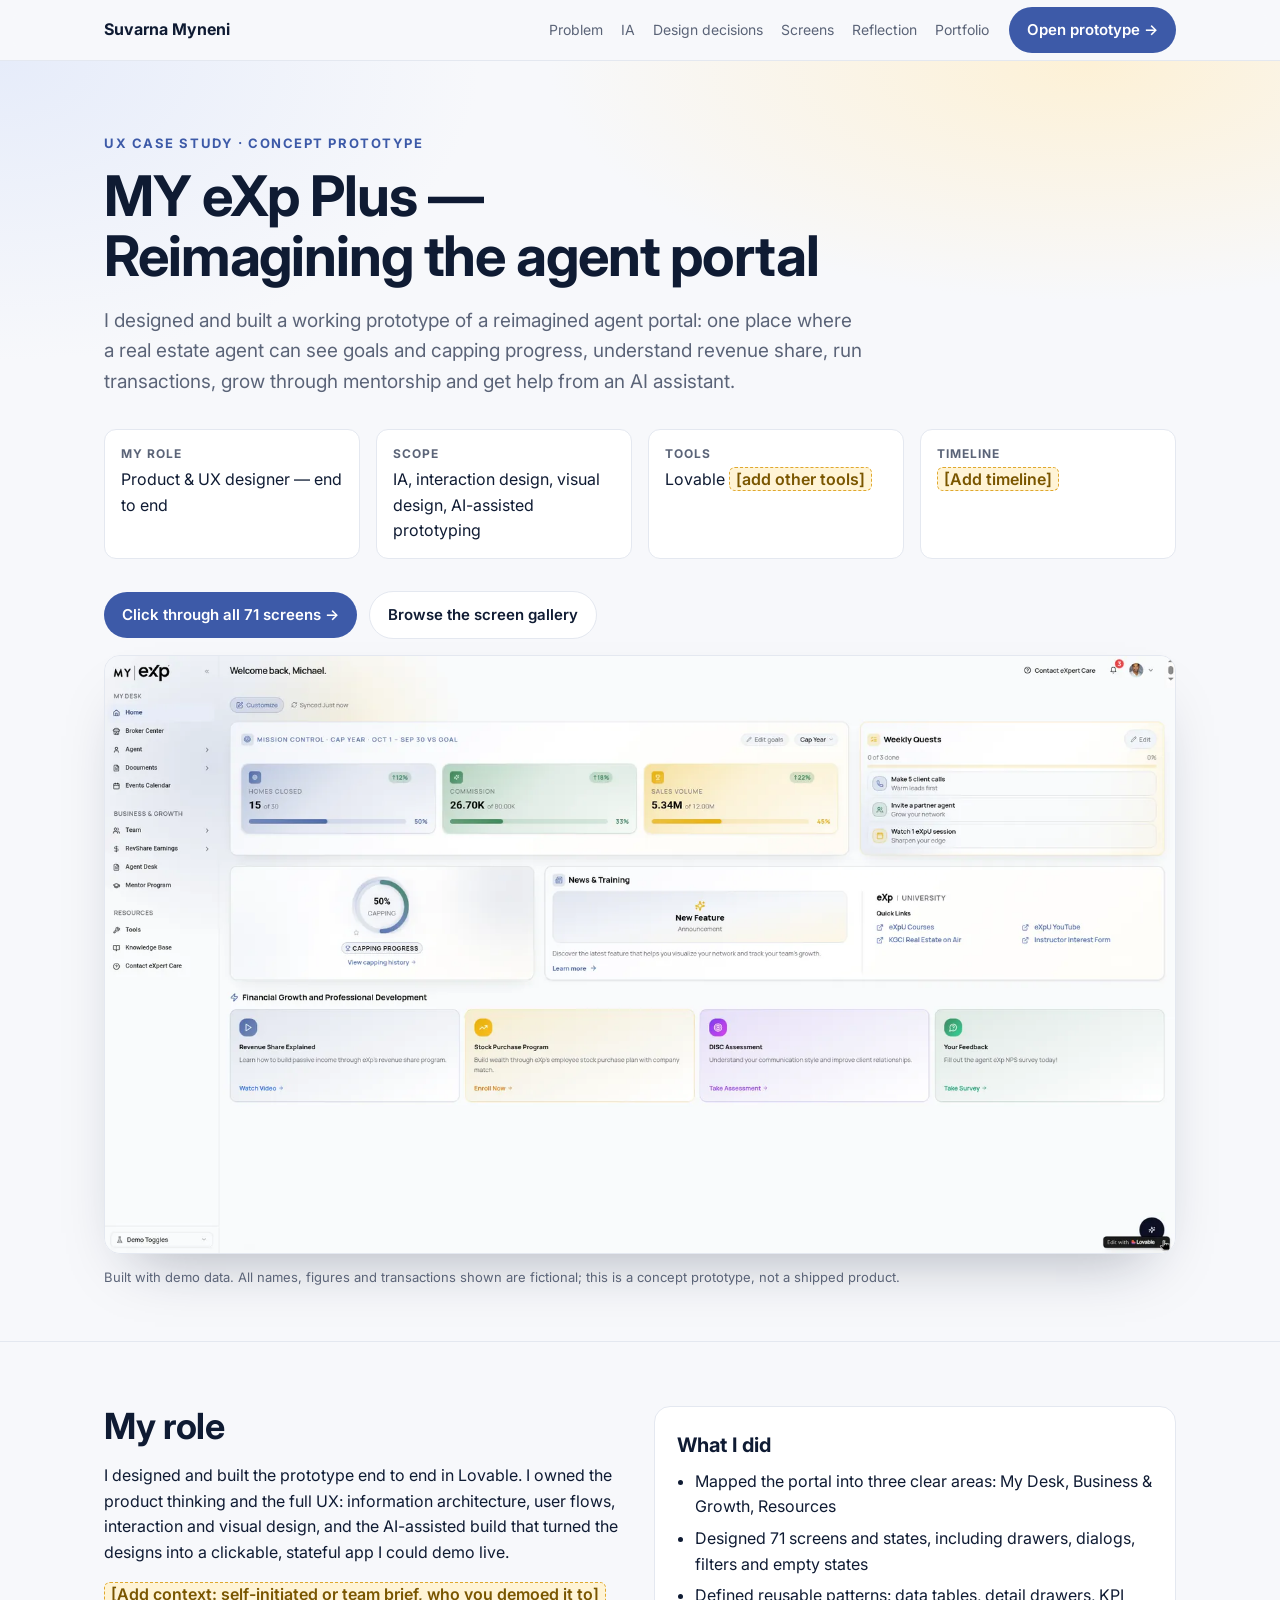
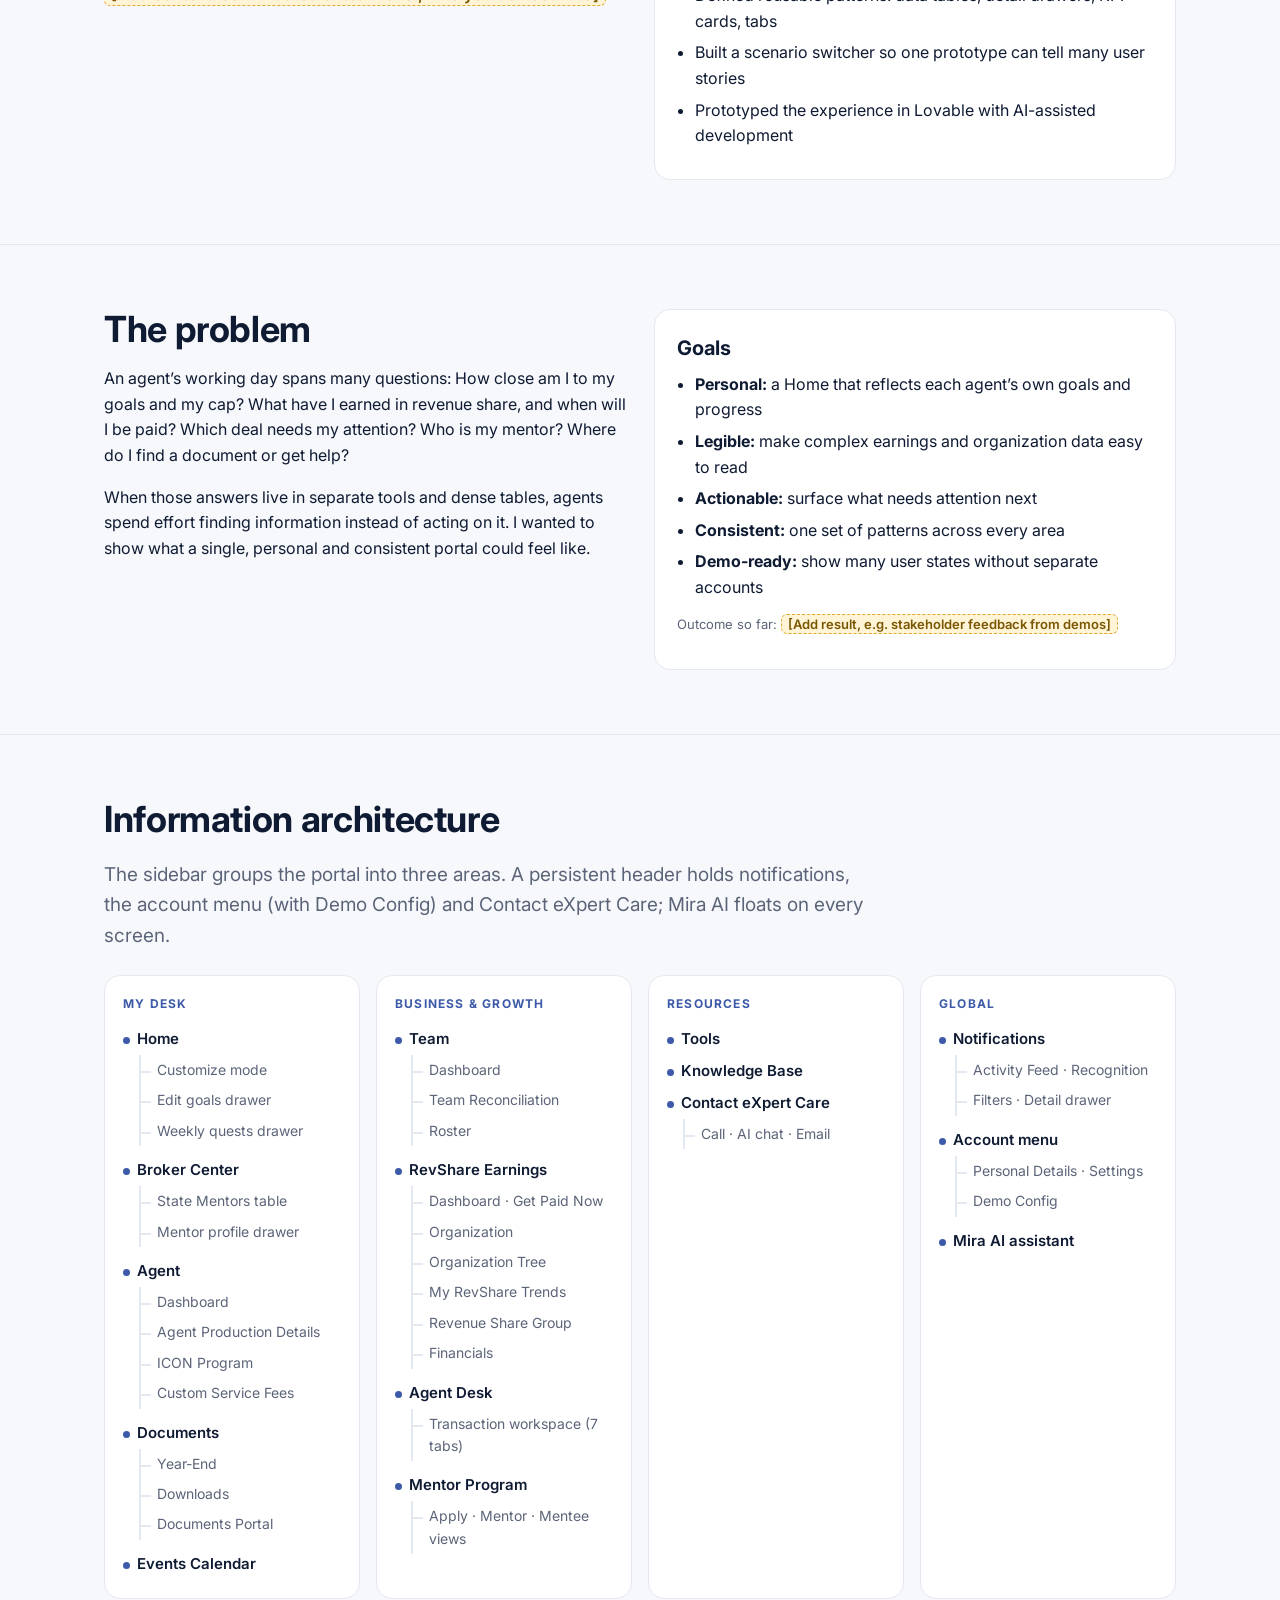
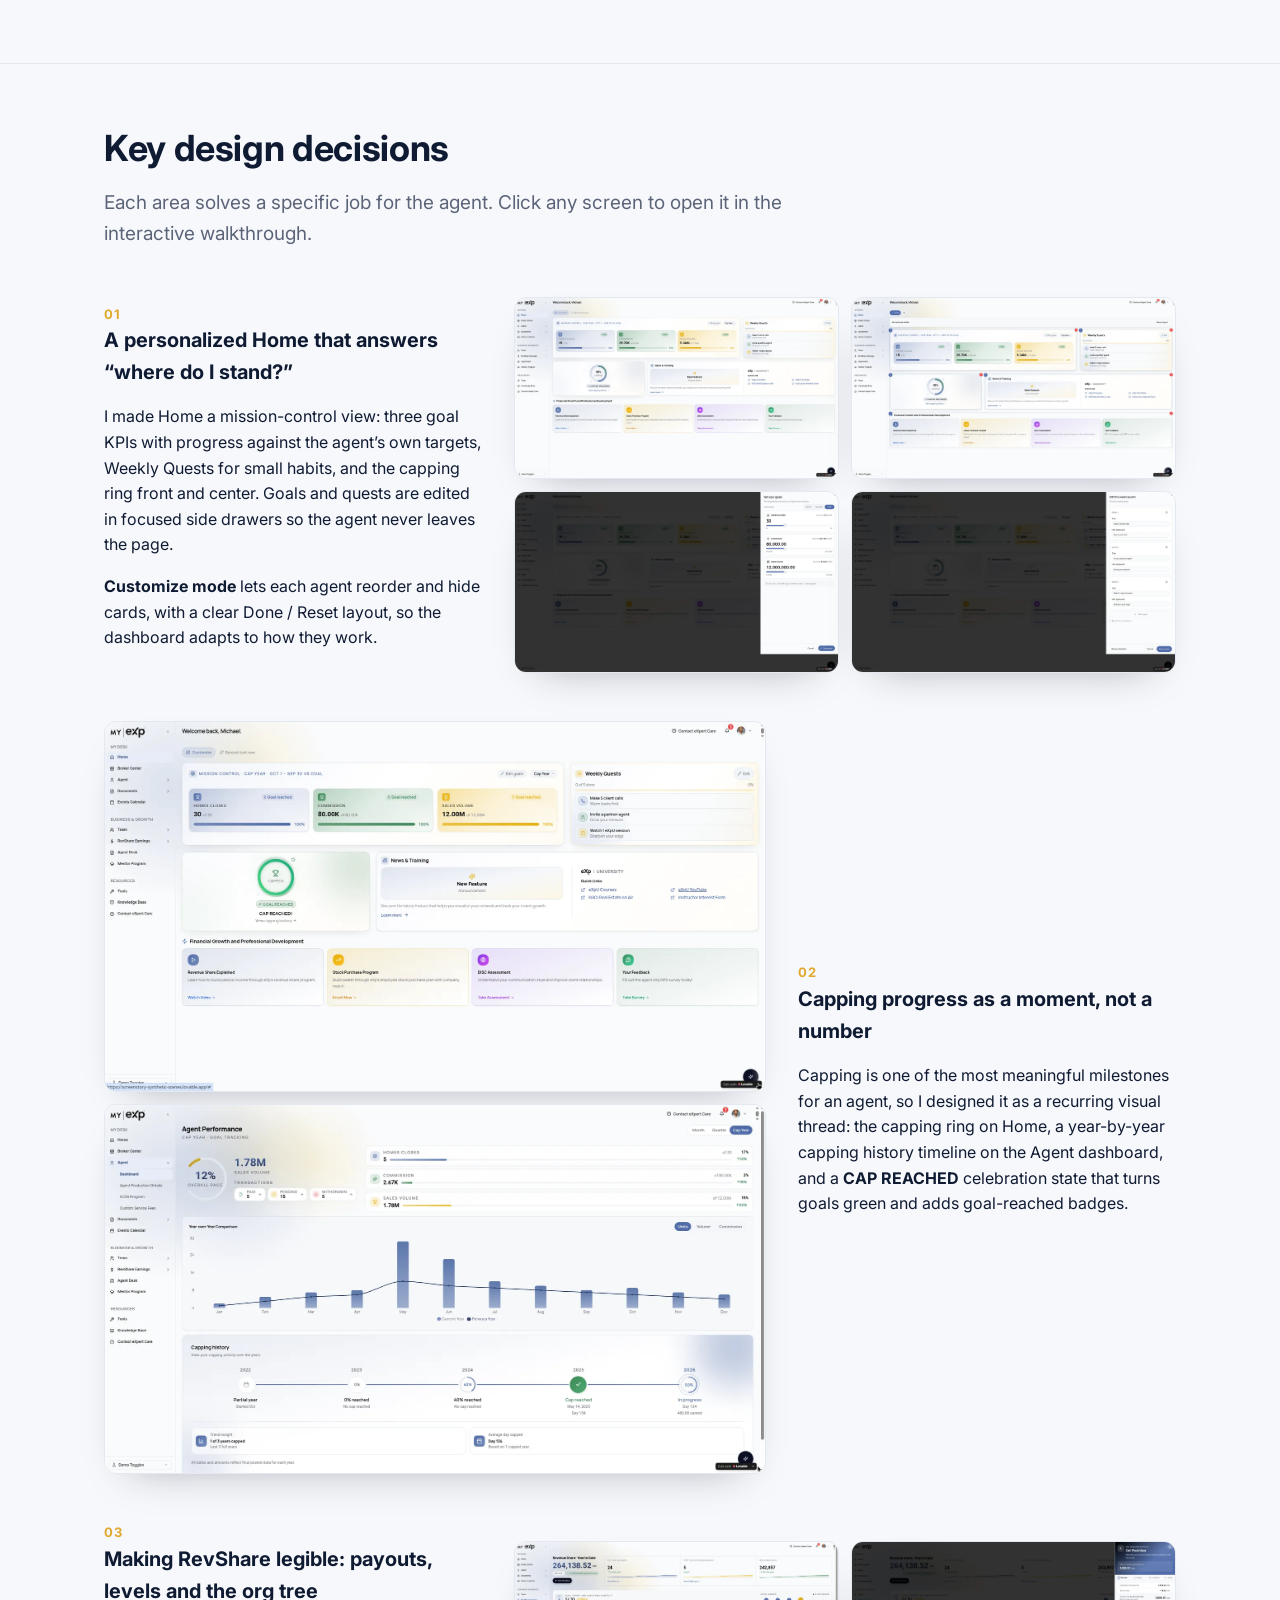
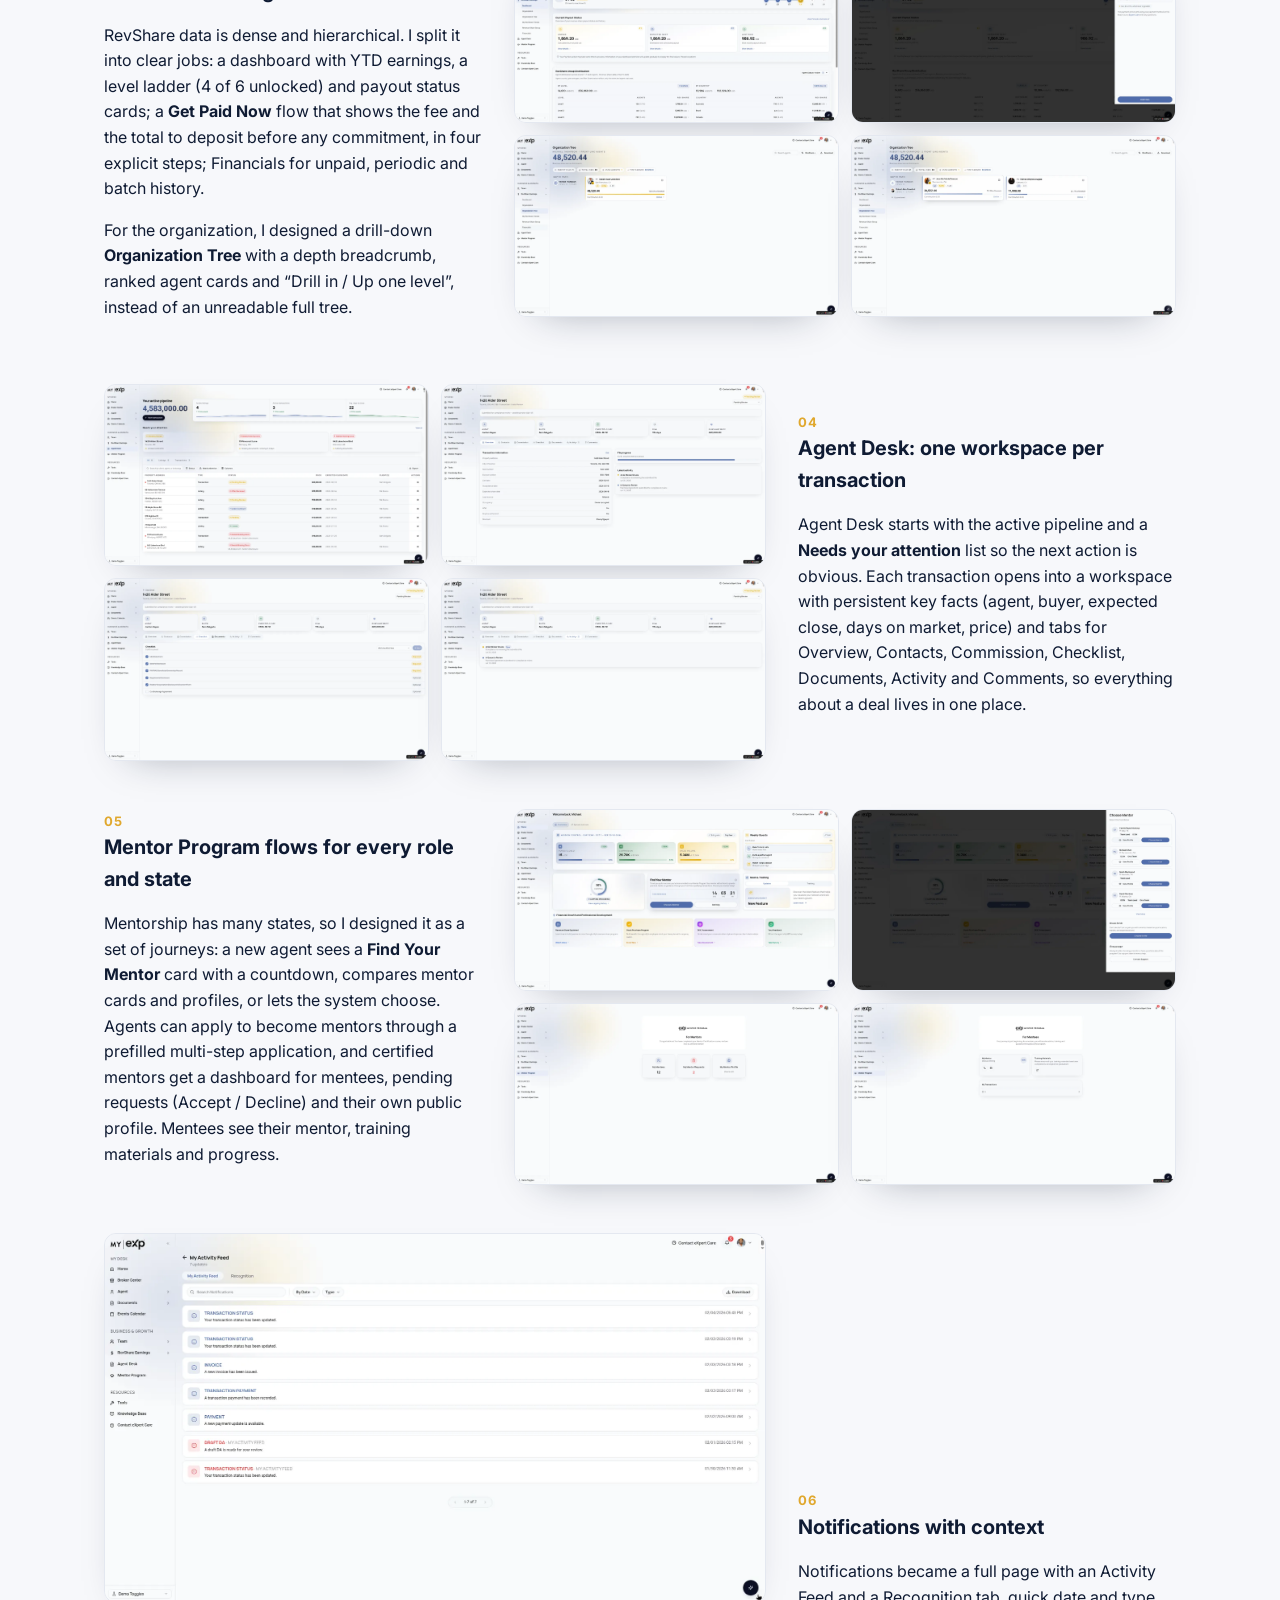
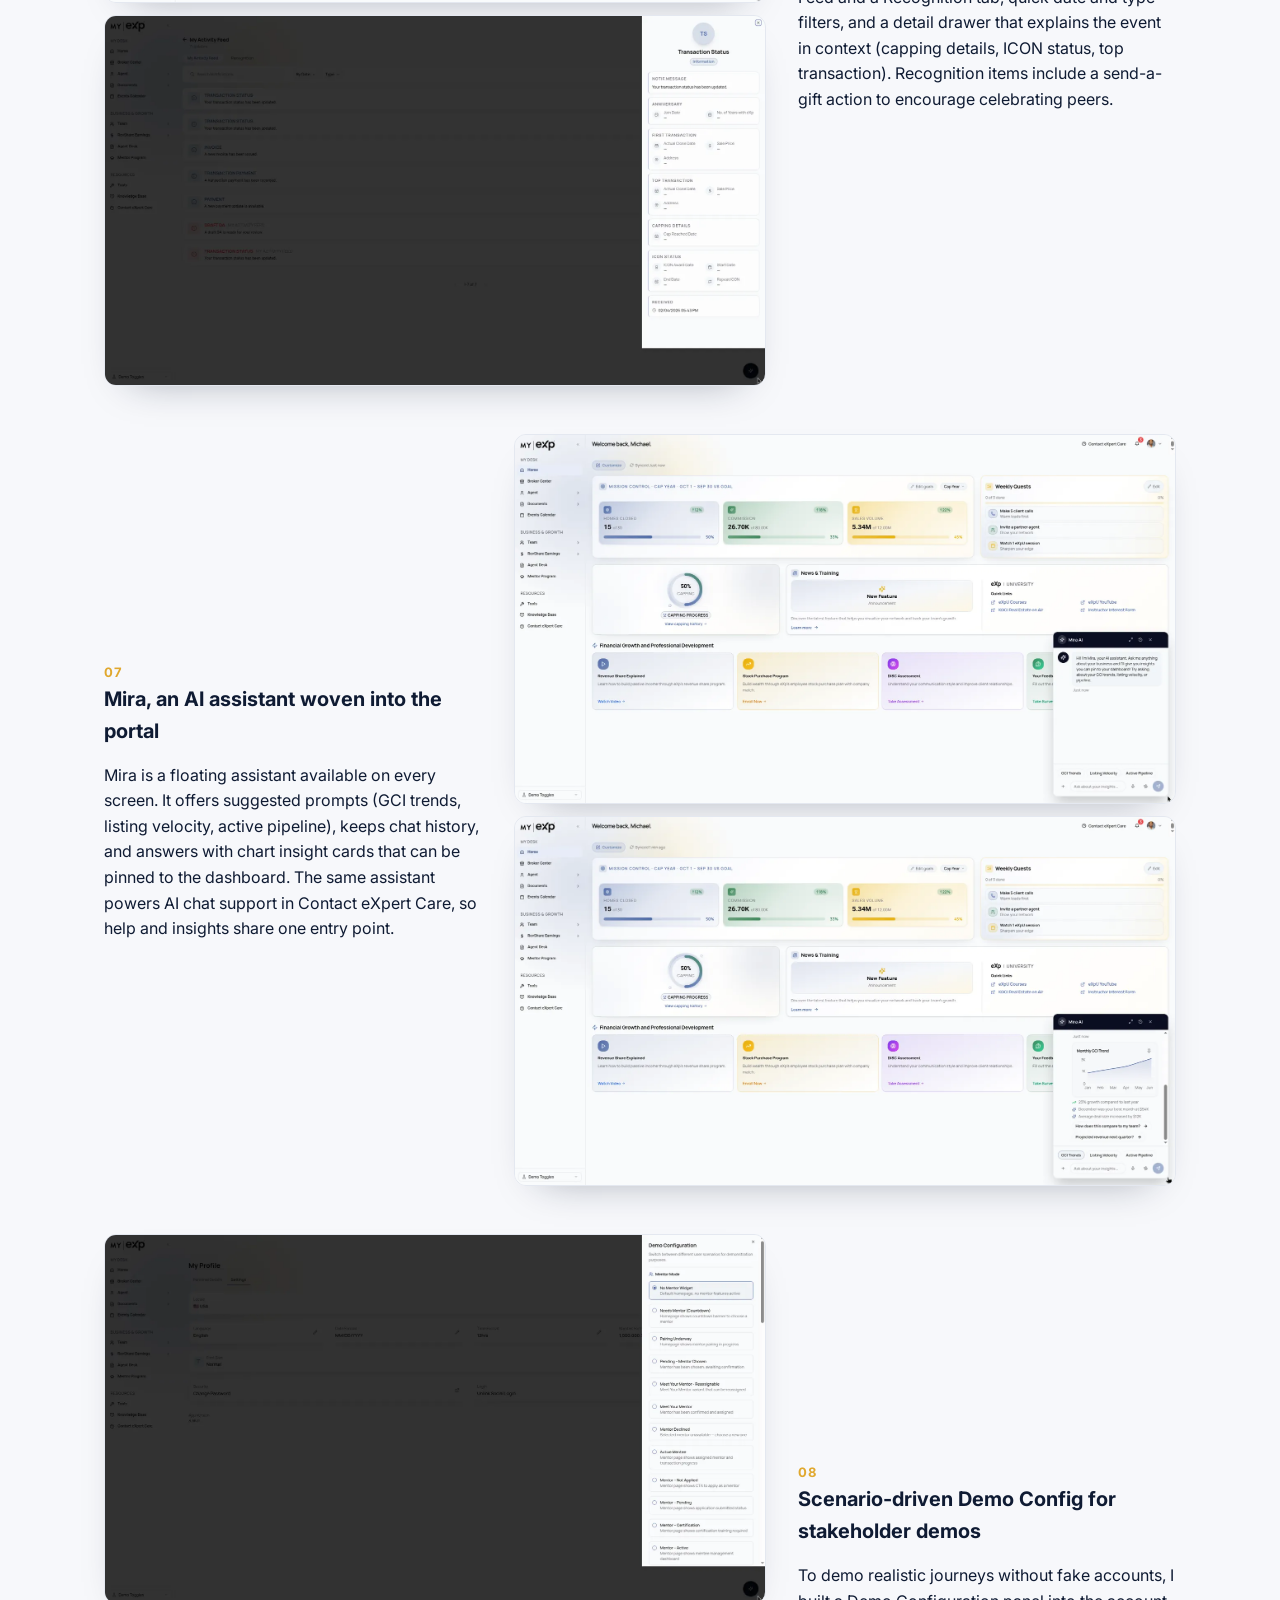
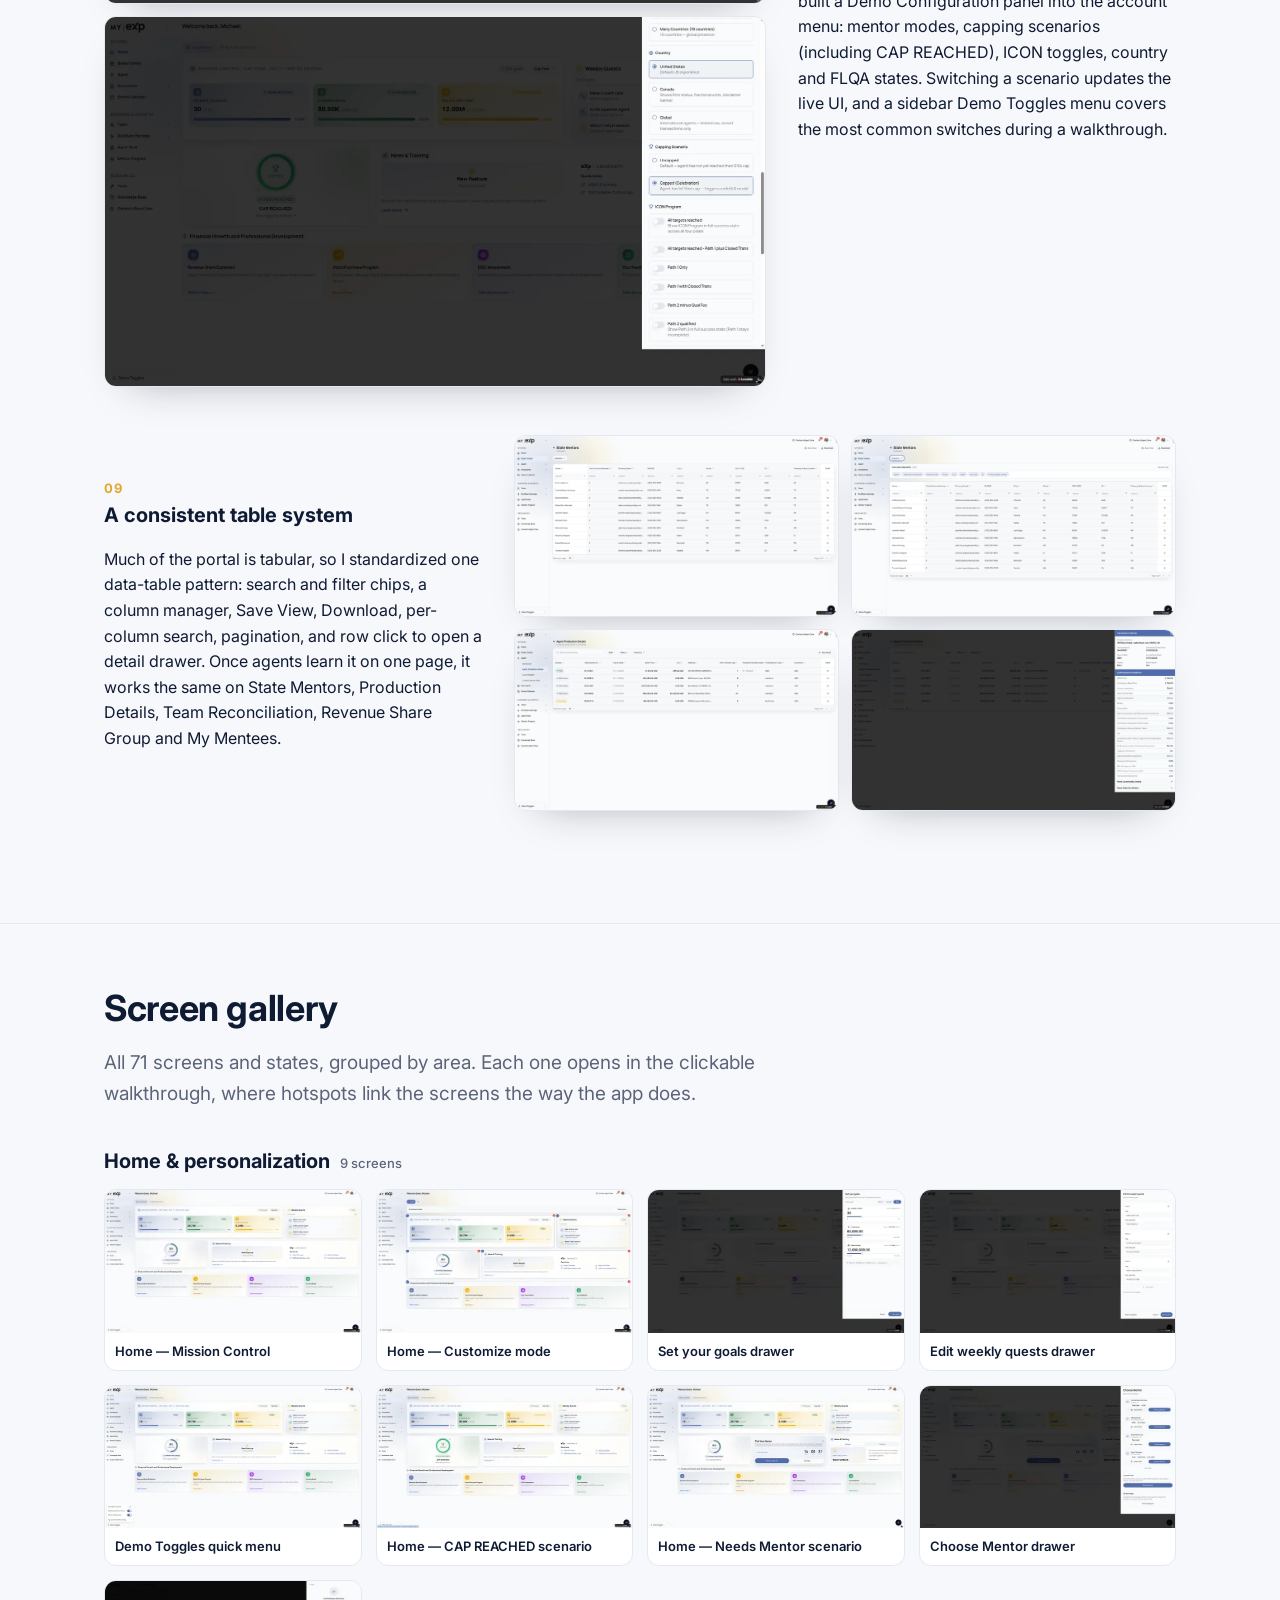
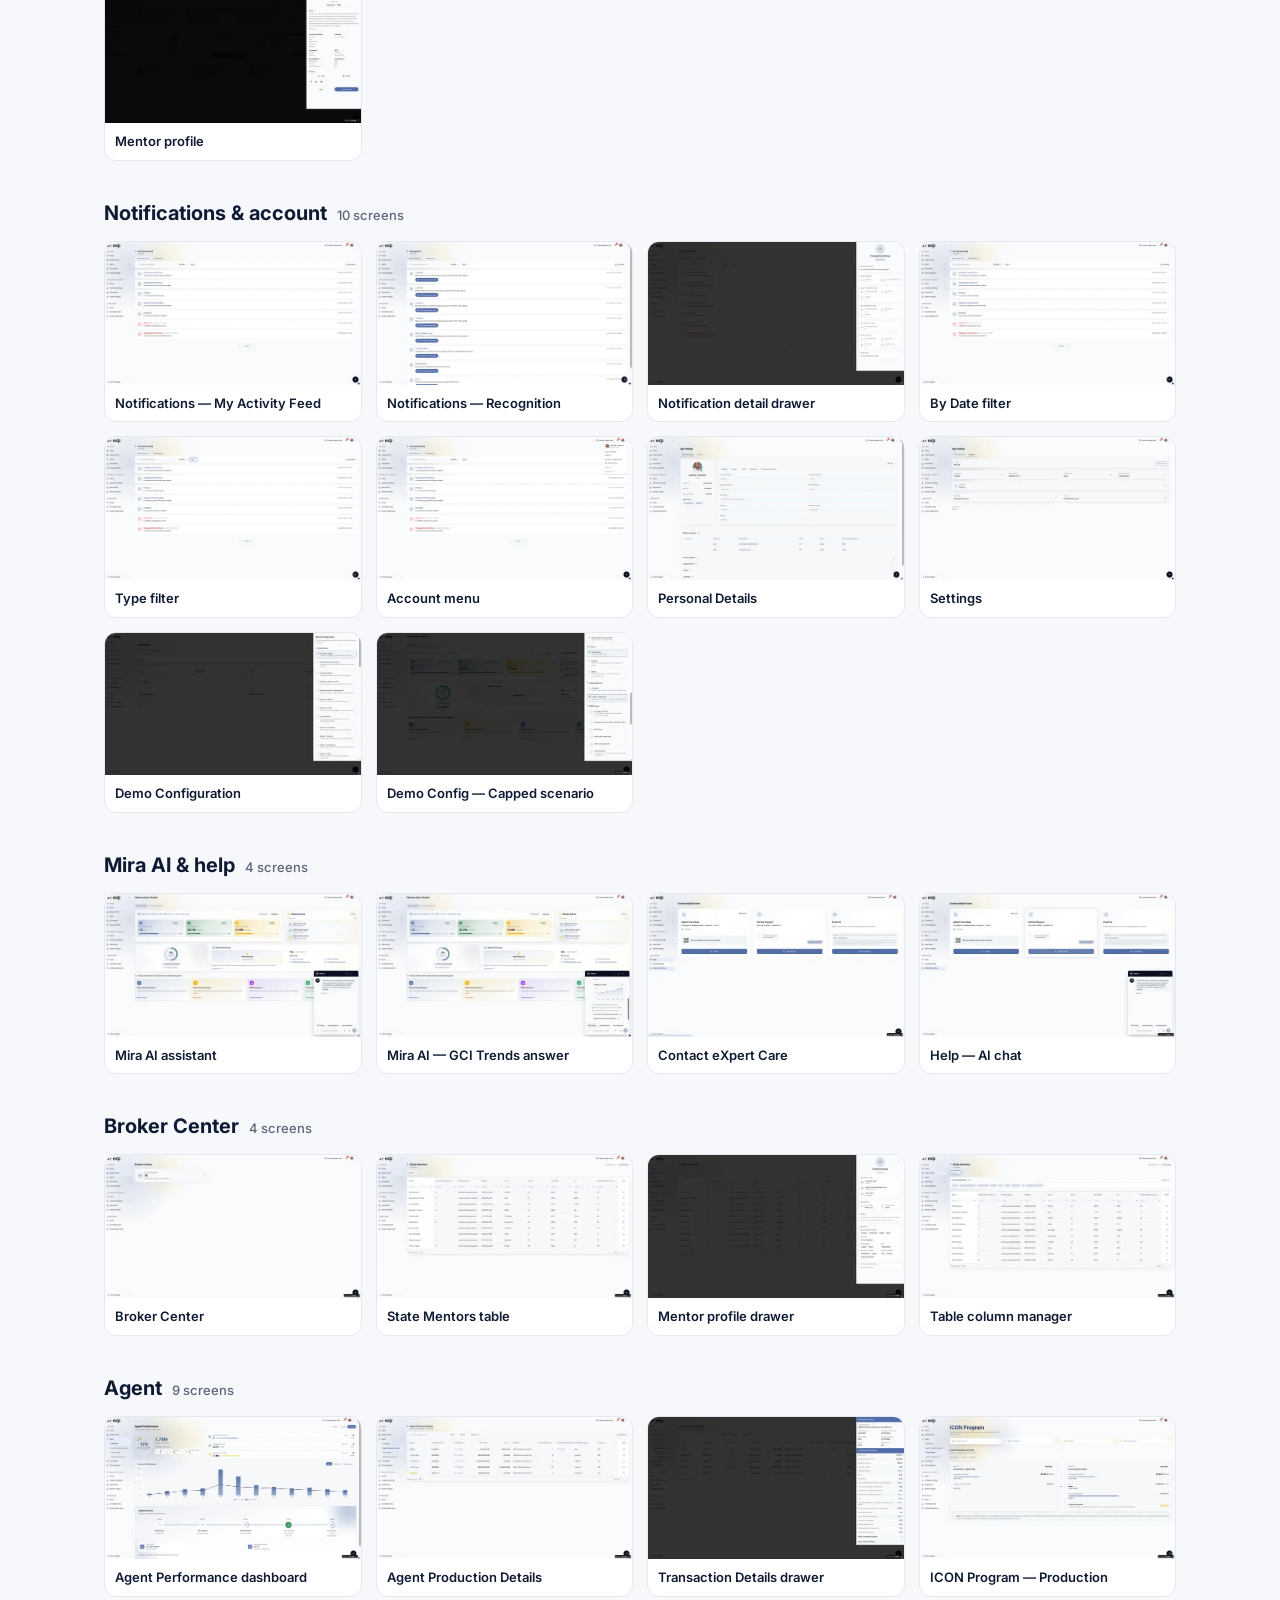
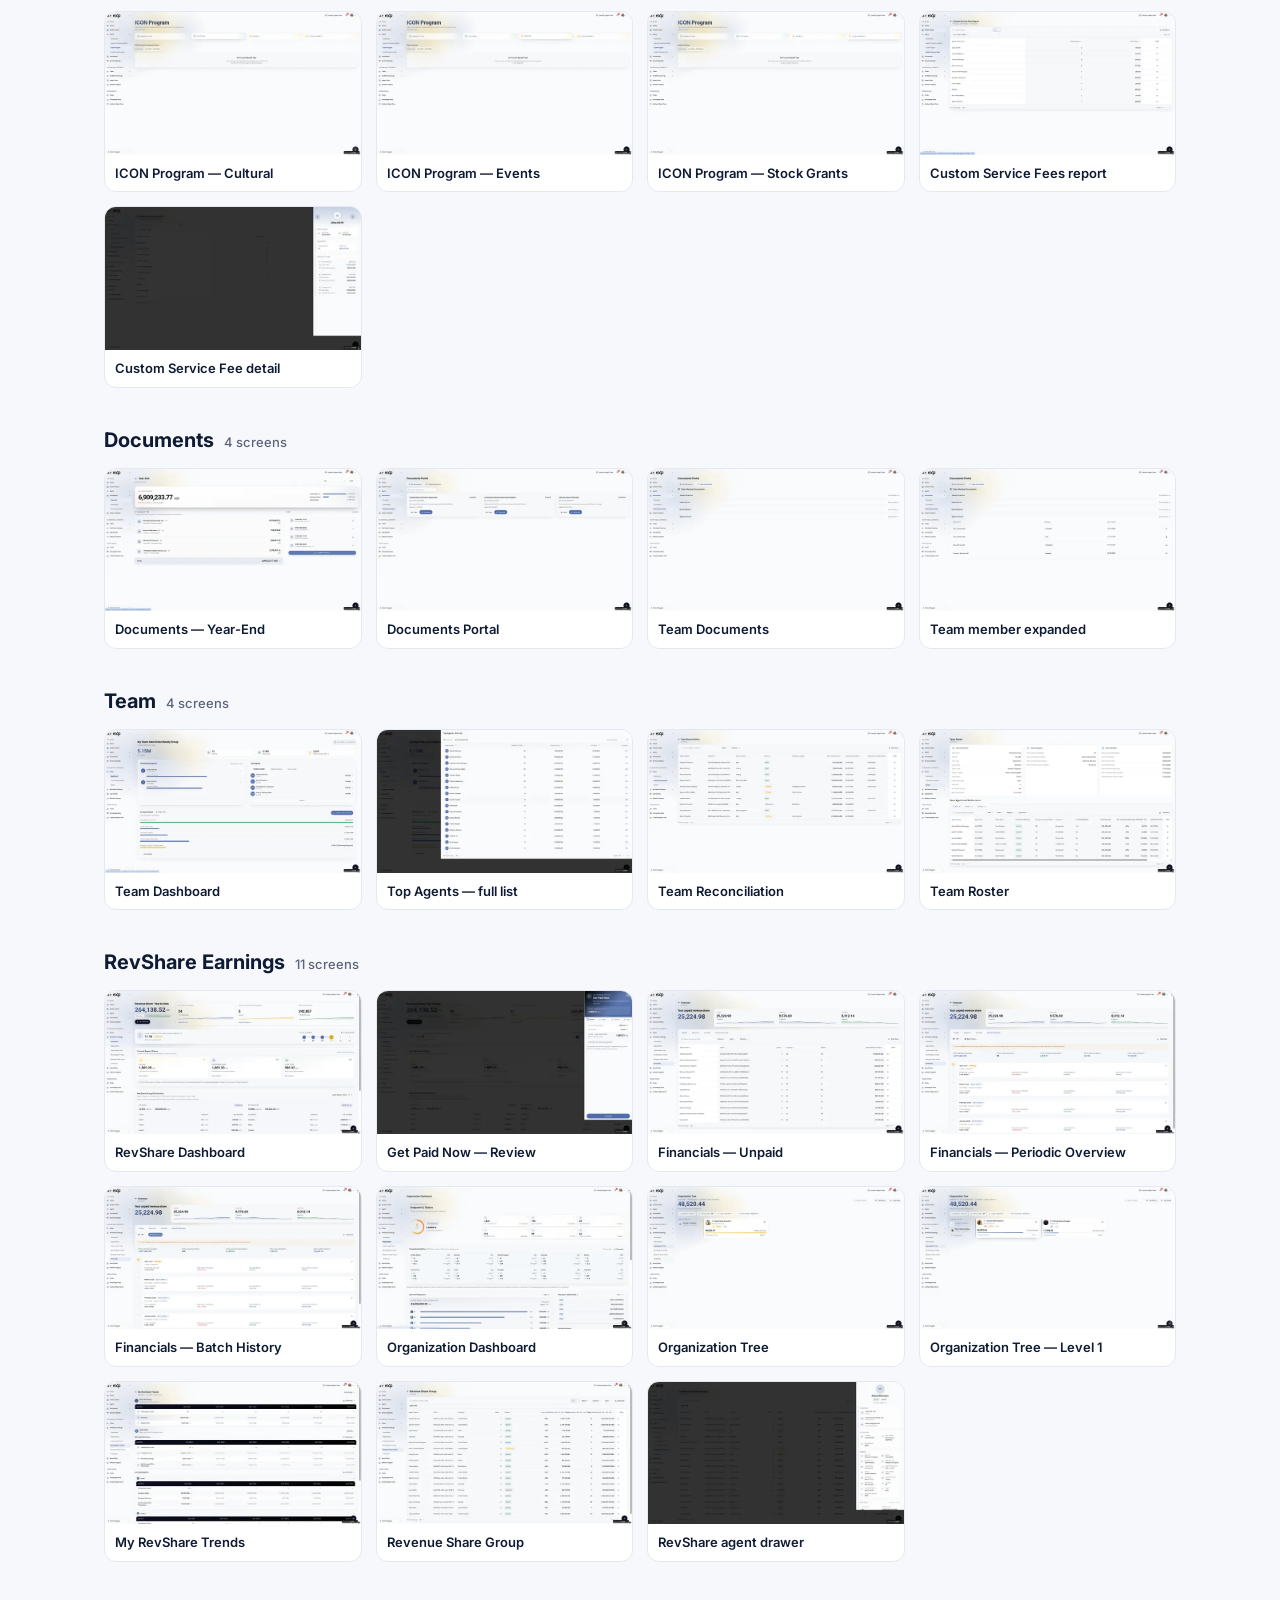
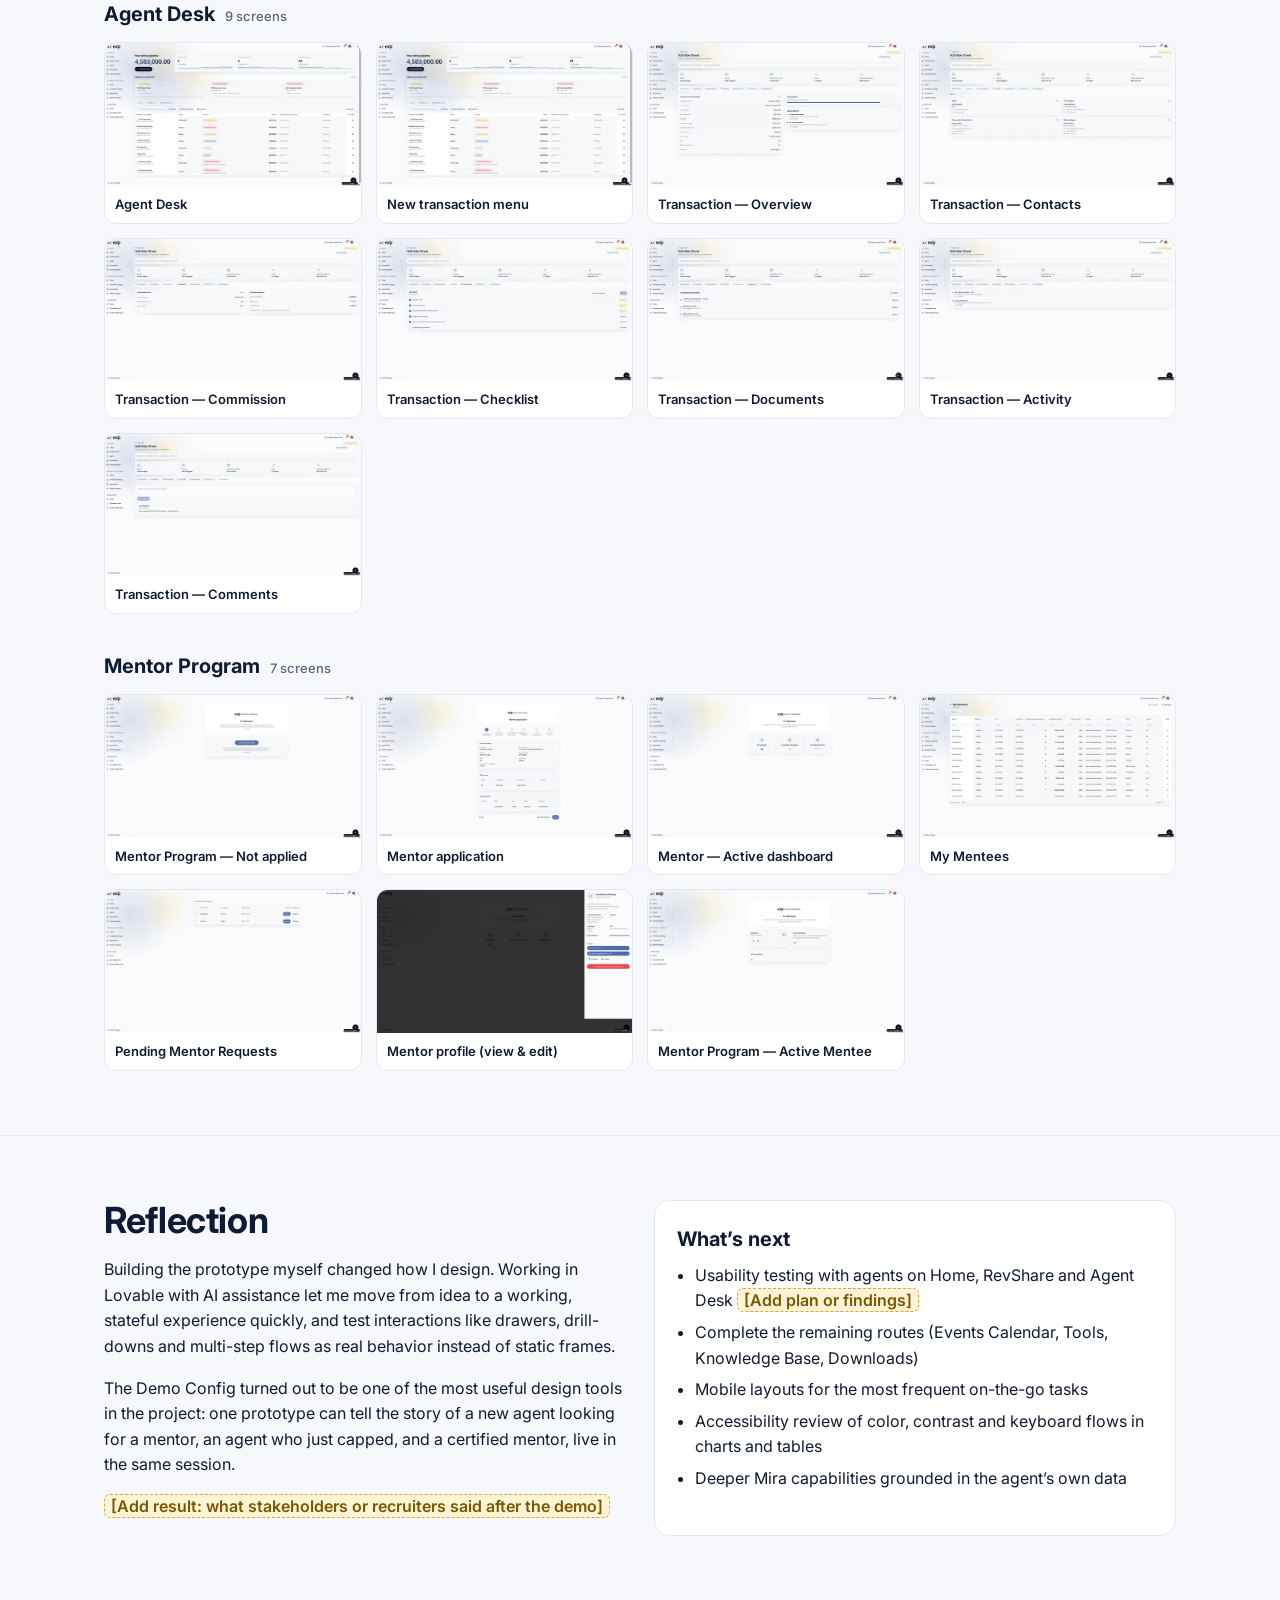
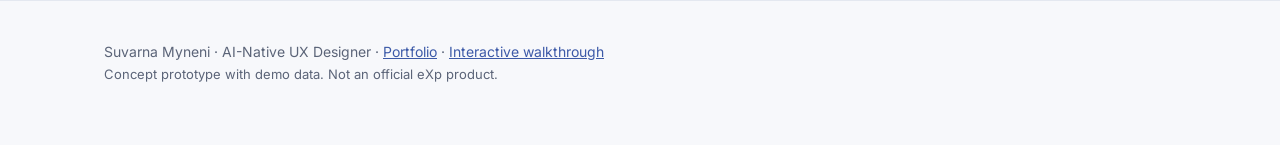
==== index.html @ 9f67ea69 "MY eXp Plus case study and interactive walkthrough" ====
<!doctype html><html lang="en"><head><meta charset="utf-8"><meta name="viewport" content="width=device-width,initial-scale=1">
<title>MY eXp Plus — Reimagining the agent portal · Suvarna Myneni</title>
<meta name="description" content="UX case study by Suvarna Myneni: MY eXp Plus, a reimagined real estate agent portal designed and prototyped end to end in Lovable.">
<link rel="preconnect" href="https://fonts.googleapis.com"><link href="https://fonts.googleapis.com/css2?family=Inter:wght@400;500;600;700&display=swap" rel="stylesheet">
<link rel="stylesheet" href="assets/style.css"></head><body>
<nav class="top"><div class="wrap"><a class="brand" href="#">Suvarna Myneni</a><div class="links"><a href="#problem">Problem</a><a href="#ia">IA</a><a href="#decisions">Design decisions</a><a href="#gallery">Screens</a><a href="#reflection">Reflection</a><a href="https://suvarnamyneni-project.github.io">Portfolio</a></div><a class="btn" href="walkthrough.html">Open prototype →</a></div></nav>
<header class="hero"><div class="wrap">
<div class="eyebrow">UX case study · Concept prototype</div>
<h1>MY eXp Plus —<br>Reimagining the agent portal</h1>
<p class="lead">I designed and built a working prototype of a reimagined agent portal: one place where a real estate agent can see goals and capping progress, understand revenue share, run transactions, grow through mentorship and get help from an AI assistant.</p>
<div class="meta"><div><b>My role</b>Product &amp; UX designer — end to end</div><div><b>Scope</b>IA, interaction design, visual design, AI-assisted prototyping</div><div><b>Tools</b>Lovable <span class="ph">[add other tools]</span></div><div><b>Timeline</b><span class="ph">[Add timeline]</span></div></div>
<p><a class="btn" href="walkthrough.html">Click through all 71 screens →</a> &nbsp; <a class="btn ghost" href="#gallery">Browse the screen gallery</a></p>
<div class="heroimg"><a href="walkthrough.html#01" title="Open in walkthrough: Home — Mission Control"><img loading="lazy" src="img/01-home.webp" alt="Home — Mission Control" width="1600" height="893"></a></div>
<p class="note">Built with demo data. All names, figures and transactions shown are fictional; this is a concept prototype, not a shipped product.</p>
</div></header>

<section id="role"><div class="wrap grid2">
<div><h2>My role</h2><p>I designed and built the prototype end to end in Lovable. I owned the product thinking and the full UX: information architecture, user flows, interaction and visual design, and the AI-assisted build that turned the designs into a clickable, stateful app I could demo live.</p><p><span class="ph">[Add context: self-initiated or team brief, who you demoed it to]</span></p></div>
<div class="card"><h3>What I did</h3><ul class="clean"><li>Mapped the portal into three clear areas: My Desk, Business &amp; Growth, Resources</li><li>Designed 71 screens and states, including drawers, dialogs, filters and empty states</li><li>Defined reusable patterns: data tables, detail drawers, KPI cards, tabs</li><li>Built a scenario switcher so one prototype can tell many user stories</li><li>Prototyped the experience in Lovable with AI-assisted development</li></ul></div>
</div></section>

<section id="problem"><div class="wrap grid2">
<div><h2>The problem</h2><p>An agent’s working day spans many questions: How close am I to my goals and my cap? What have I earned in revenue share, and when will I be paid? Which deal needs my attention? Who is my mentor? Where do I find a document or get help?</p><p>When those answers live in separate tools and dense tables, agents spend effort finding information instead of acting on it. I wanted to show what a single, personal and consistent portal could feel like.</p></div>
<div class="card"><h3>Goals</h3><ul class="clean"><li><b>Personal:</b> a Home that reflects each agent’s own goals and progress</li><li><b>Legible:</b> make complex earnings and organization data easy to read</li><li><b>Actionable:</b> surface what needs attention next</li><li><b>Consistent:</b> one set of patterns across every area</li><li><b>Demo-ready:</b> show many user states without separate accounts</li></ul><p class="note">Outcome so far: <span class="ph">[Add result, e.g. stakeholder feedback from demos]</span></p></div>
</div></section>

<section id="ia"><div class="wrap"><h2>Information architecture</h2><p class="lead">The sidebar groups the portal into three areas. A persistent header holds notifications, the account menu (with Demo Config) and Contact eXpert Care; Mira AI floats on every screen.</p>
<div class="ia">
<div class="col"><h4>My Desk</h4><ul><li>Home<ul><li>Customize mode</li><li>Edit goals drawer</li><li>Weekly quests drawer</li></ul></li><li>Broker Center<ul><li>State Mentors table</li><li>Mentor profile drawer</li></ul></li><li>Agent<ul><li>Dashboard</li><li>Agent Production Details</li><li>ICON Program</li><li>Custom Service Fees</li></ul></li><li>Documents<ul><li>Year-End</li><li>Downloads</li><li>Documents Portal</li></ul></li><li>Events Calendar</li></ul></div>
<div class="col"><h4>Business &amp; Growth</h4><ul><li>Team<ul><li>Dashboard</li><li>Team Reconciliation</li><li>Roster</li></ul></li><li>RevShare Earnings<ul><li>Dashboard · Get Paid Now</li><li>Organization</li><li>Organization Tree</li><li>My RevShare Trends</li><li>Revenue Share Group</li><li>Financials</li></ul></li><li>Agent Desk<ul><li>Transaction workspace (7 tabs)</li></ul></li><li>Mentor Program<ul><li>Apply · Mentor · Mentee views</li></ul></li></ul></div>
<div class="col"><h4>Resources</h4><ul><li>Tools</li><li>Knowledge Base</li><li>Contact eXpert Care<ul><li>Call · AI chat · Email</li></ul></li></ul></div>
<div class="col"><h4>Global</h4><ul><li>Notifications<ul><li>Activity Feed · Recognition</li><li>Filters · Detail drawer</li></ul></li><li>Account menu<ul><li>Personal Details · Settings</li><li>Demo Config</li></ul></li><li>Mira AI assistant</li></ul></div>
</div></div></section>

<section id="decisions"><div class="wrap"><h2>Key design decisions</h2><p class="lead">Each area solves a specific job for the agent. Click any screen to open it in the interactive walkthrough.</p><div class="dec"><div><div class="num">01</div><h3>A personalized Home that answers “where do I stand?”</h3><p>I made Home a mission-control view: three goal KPIs with progress against the agent’s own targets, Weekly Quests for small habits, and the capping ring front and center. Goals and quests are edited in focused side drawers so the agent never leaves the page.</p><p><b>Customize mode</b> lets each agent reorder and hide cards, with a clear Done / Reset layout, so the dashboard adapts to how they work.</p></div><div class="shots four"><a href="walkthrough.html#01" title="Open in walkthrough: Home — Mission Control"><img loading="lazy" src="img/01-home.webp" alt="Home — Mission Control" width="1600" height="893"></a><a href="walkthrough.html#02" title="Open in walkthrough: Home — Customize mode"><img loading="lazy" src="img/02-home-customize.webp" alt="Home — Customize mode" width="1600" height="893"></a><a href="walkthrough.html#03" title="Open in walkthrough: Set your goals drawer"><img loading="lazy" src="img/03-home-edit-goals.webp" alt="Set your goals drawer" width="1600" height="893"></a><a href="walkthrough.html#05" title="Open in walkthrough: Edit weekly quests drawer"><img loading="lazy" src="img/05-home-edit-quests.webp" alt="Edit weekly quests drawer" width="1600" height="893"></a></div></div><div class="dec"><div><div class="num">02</div><h3>Capping progress as a moment, not a number</h3><p>Capping is one of the most meaningful milestones for an agent, so I designed it as a recurring visual thread: the capping ring on Home, a year-by-year capping history timeline on the Agent dashboard, and a <b>CAP REACHED</b> celebration state that turns goals green and adds goal-reached badges.</p></div><div class="shots"><a href="walkthrough.html#69" title="Open in walkthrough: Home — CAP REACHED scenario"><img loading="lazy" src="img/69-home-capped-state.webp" alt="Home — CAP REACHED scenario" width="1600" height="893"></a><a href="walkthrough.html#22" title="Open in walkthrough: Agent Performance dashboard"><img loading="lazy" src="img/22-agent-dashboard.webp" alt="Agent Performance dashboard" width="1600" height="893"></a></div></div><div class="dec"><div><div class="num">03</div><h3>Making RevShare legible: payouts, levels and the org tree</h3><p>RevShare data is dense and hierarchical. I split it into clear jobs: a dashboard with YTD earnings, a level ladder (4 of 6 unlocked) and payout status cards; a <b>Get Paid Now</b> flow that shows the fee and the total to deposit before any commitment, in four explicit steps; Financials for unpaid, periodic and batch history.</p><p>For the organization, I designed a drill-down <b>Organization Tree</b> with a depth breadcrumb, ranked agent cards and “Drill in / Up one level”, instead of an unreadable full tree.</p></div><div class="shots four"><a href="walkthrough.html#42" title="Open in walkthrough: RevShare Dashboard"><img loading="lazy" src="img/42-revshare-dashboard.webp" alt="RevShare Dashboard" width="1600" height="893"></a><a href="walkthrough.html#43" title="Open in walkthrough: Get Paid Now — Review"><img loading="lazy" src="img/43-revshare-get-paid-now.webp" alt="Get Paid Now — Review" width="1600" height="893"></a><a href="walkthrough.html#48" title="Open in walkthrough: Organization Tree"><img loading="lazy" src="img/48-revshare-org-tree.webp" alt="Organization Tree" width="1600" height="893"></a><a href="walkthrough.html#49" title="Open in walkthrough: Organization Tree — Level 1"><img loading="lazy" src="img/49-revshare-org-tree-level1.webp" alt="Organization Tree — Level 1" width="1600" height="893"></a></div></div><div class="dec"><div><div class="num">04</div><h3>Agent Desk: one workspace per transaction</h3><p>Agent Desk starts with the active pipeline and a <b>Needs your attention</b> list so the next action is obvious. Each transaction opens into a workspace with persistent key facts (agent, buyer, expected close, days on market, price) and tabs for Overview, Contacts, Commission, Checklist, Documents, Activity and Comments, so everything about a deal lives in one place.</p></div><div class="shots four"><a href="walkthrough.html#54" title="Open in walkthrough: Agent Desk"><img loading="lazy" src="img/54-agent-desk.webp" alt="Agent Desk" width="1600" height="893"></a><a href="walkthrough.html#56" title="Open in walkthrough: Transaction — Overview"><img loading="lazy" src="img/56-transaction-detail.webp" alt="Transaction — Overview" width="1600" height="893"></a><a href="walkthrough.html#59" title="Open in walkthrough: Transaction — Checklist"><img loading="lazy" src="img/59-deal-checklist.webp" alt="Transaction — Checklist" width="1600" height="893"></a><a href="walkthrough.html#61" title="Open in walkthrough: Transaction — Activity"><img loading="lazy" src="img/61-deal-activity.webp" alt="Transaction — Activity" width="1600" height="893"></a></div></div><div class="dec"><div><div class="num">05</div><h3>Mentor Program flows for every role and state</h3><p>Mentorship has many states, so I designed it as a set of journeys: a new agent sees a <b>Find Your Mentor</b> card with a countdown, compares mentor cards and profiles, or lets the system choose. Agents can apply to become mentors through a prefilled multi-step application, and certified mentors get a dashboard for mentees, pending requests (Accept / Decline) and their own public profile. Mentees see their mentor, training materials and progress.</p></div><div class="shots four"><a href="walkthrough.html#70" title="Open in walkthrough: Home — Needs Mentor scenario"><img loading="lazy" src="img/70-home-needs-mentor.webp" alt="Home — Needs Mentor scenario" width="1600" height="893"></a><a href="walkthrough.html#71" title="Open in walkthrough: Choose Mentor drawer"><img loading="lazy" src="img/71-choose-mentor-drawer.webp" alt="Choose Mentor drawer" width="1600" height="893"></a><a href="walkthrough.html#73" title="Open in walkthrough: Mentor — Active dashboard"><img loading="lazy" src="img/73-mentor-active-dashboard.webp" alt="Mentor — Active dashboard" width="1600" height="893"></a><a href="walkthrough.html#77" title="Open in walkthrough: Mentor Program — Active Mentee"><img loading="lazy" src="img/77-mentee-dashboard.webp" alt="Mentor Program — Active Mentee" width="1600" height="893"></a></div></div><div class="dec"><div><div class="num">06</div><h3>Notifications with context</h3><p>Notifications became a full page with an Activity Feed and a Recognition tab, quick date and type filters, and a detail drawer that explains the event in context (capping details, ICON status, top transaction). Recognition items include a send-a-gift action to encourage celebrating peers.</p></div><div class="shots"><a href="walkthrough.html#06" title="Open in walkthrough: Notifications — My Activity Feed"><img loading="lazy" src="img/06-notifications.webp" alt="Notifications — My Activity Feed" width="1600" height="893"></a><a href="walkthrough.html#08" title="Open in walkthrough: Notification detail drawer"><img loading="lazy" src="img/08-notification-detail.webp" alt="Notification detail drawer" width="1600" height="893"></a></div></div><div class="dec"><div><div class="num">07</div><h3>Mira, an AI assistant woven into the portal</h3><p>Mira is a floating assistant available on every screen. It offers suggested prompts (GCI trends, listing velocity, active pipeline), keeps chat history, and answers with chart insight cards that can be pinned to the dashboard. The same assistant powers AI chat support in Contact eXpert Care, so help and insights share one entry point.</p></div><div class="shots"><a href="walkthrough.html#16" title="Open in walkthrough: Mira AI assistant"><img loading="lazy" src="img/16-assistant-chat.webp" alt="Mira AI assistant" width="1600" height="893"></a><a href="walkthrough.html#17" title="Open in walkthrough: Mira AI — GCI Trends answer"><img loading="lazy" src="img/17-assistant-answer.webp" alt="Mira AI — GCI Trends answer" width="1600" height="893"></a></div></div><div class="dec"><div><div class="num">08</div><h3>Scenario-driven Demo Config for stakeholder demos</h3><p>To demo realistic journeys without fake accounts, I built a Demo Configuration panel into the account menu: mentor modes, capping scenarios (including CAP REACHED), ICON toggles, country and FLQA states. Switching a scenario updates the live UI, and a sidebar Demo Toggles menu covers the most common switches during a walkthrough.</p></div><div class="shots"><a href="walkthrough.html#14" title="Open in walkthrough: Demo Configuration"><img loading="lazy" src="img/14-demo-config.webp" alt="Demo Configuration" width="1600" height="893"></a><a href="walkthrough.html#68" title="Open in walkthrough: Demo Config — Capped scenario"><img loading="lazy" src="img/68-demo-capped-celebration.webp" alt="Demo Config — Capped scenario" width="1600" height="893"></a></div></div><div class="dec"><div><div class="num">09</div><h3>A consistent table system</h3><p>Much of the portal is tabular, so I standardized one data-table pattern: search and filter chips, a column manager, Save View, Download, per-column search, pagination, and row click to open a detail drawer. Once agents learn it on one page, it works the same on State Mentors, Production Details, Team Reconciliation, Revenue Share Group and My Mentees.</p></div><div class="shots four"><a href="walkthrough.html#19" title="Open in walkthrough: State Mentors table"><img loading="lazy" src="img/19-broker-state-mentors.webp" alt="State Mentors table" width="1600" height="893"></a><a href="walkthrough.html#21" title="Open in walkthrough: Table column manager"><img loading="lazy" src="img/21-table-column-manager.webp" alt="Table column manager" width="1600" height="893"></a><a href="walkthrough.html#24" title="Open in walkthrough: Agent Production Details"><img loading="lazy" src="img/24-agent-production-details.webp" alt="Agent Production Details" width="1600" height="893"></a><a href="walkthrough.html#25" title="Open in walkthrough: Transaction Details drawer"><img loading="lazy" src="img/25-transaction-details.webp" alt="Transaction Details drawer" width="1600" height="893"></a></div></div></div></section>

<section id="gallery" class="gal"><div class="wrap"><h2>Screen gallery</h2><p class="lead">All 71 screens and states, grouped by area. Each one opens in the clickable walkthrough, where hotspots link the screens the way the app does.</p><h3>Home & personalization <span>9 screens</span></h3><div class="thumbs"><a href="walkthrough.html#01"><img loading="lazy" src="thumb/01-home.webp" alt="" width="640" height="357"><span>Home — Mission Control</span></a><a href="walkthrough.html#02"><img loading="lazy" src="thumb/02-home-customize.webp" alt="" width="640" height="357"><span>Home — Customize mode</span></a><a href="walkthrough.html#03"><img loading="lazy" src="thumb/03-home-edit-goals.webp" alt="" width="640" height="357"><span>Set your goals drawer</span></a><a href="walkthrough.html#05"><img loading="lazy" src="thumb/05-home-edit-quests.webp" alt="" width="640" height="357"><span>Edit weekly quests drawer</span></a><a href="walkthrough.html#15"><img loading="lazy" src="thumb/15-sidebar-demo-toggles.webp" alt="" width="640" height="357"><span>Demo Toggles quick menu</span></a><a href="walkthrough.html#69"><img loading="lazy" src="thumb/69-home-capped-state.webp" alt="" width="640" height="357"><span>Home — CAP REACHED scenario</span></a><a href="walkthrough.html#70"><img loading="lazy" src="thumb/70-home-needs-mentor.webp" alt="" width="640" height="357"><span>Home — Needs Mentor scenario</span></a><a href="walkthrough.html#71"><img loading="lazy" src="thumb/71-choose-mentor-drawer.webp" alt="" width="640" height="357"><span>Choose Mentor drawer</span></a><a href="walkthrough.html#72"><img loading="lazy" src="thumb/72-mentor-profile.webp" alt="" width="640" height="357"><span>Mentor profile</span></a></div><h3>Notifications & account <span>10 screens</span></h3><div class="thumbs"><a href="walkthrough.html#06"><img loading="lazy" src="thumb/06-notifications.webp" alt="" width="640" height="357"><span>Notifications — My Activity Feed</span></a><a href="walkthrough.html#07"><img loading="lazy" src="thumb/07-notifications-recognition.webp" alt="" width="640" height="357"><span>Notifications — Recognition</span></a><a href="walkthrough.html#08"><img loading="lazy" src="thumb/08-notification-detail.webp" alt="" width="640" height="357"><span>Notification detail drawer</span></a><a href="walkthrough.html#09"><img loading="lazy" src="thumb/09-notifications-date-filter.webp" alt="" width="640" height="357"><span>By Date filter</span></a><a href="walkthrough.html#10"><img loading="lazy" src="thumb/10-notifications-type-filter.webp" alt="" width="640" height="357"><span>Type filter</span></a><a href="walkthrough.html#11"><img loading="lazy" src="thumb/11-account-menu.webp" alt="" width="640" height="357"><span>Account menu</span></a><a href="walkthrough.html#12"><img loading="lazy" src="thumb/12-personal-details.webp" alt="" width="640" height="357"><span>Personal Details</span></a><a href="walkthrough.html#13"><img loading="lazy" src="thumb/13-settings.webp" alt="" width="640" height="357"><span>Settings</span></a><a href="walkthrough.html#14"><img loading="lazy" src="thumb/14-demo-config.webp" alt="" width="640" height="357"><span>Demo Configuration</span></a><a href="walkthrough.html#68"><img loading="lazy" src="thumb/68-demo-capped-celebration.webp" alt="" width="640" height="357"><span>Demo Config — Capped scenario</span></a></div><h3>Mira AI & help <span>4 screens</span></h3><div class="thumbs"><a href="walkthrough.html#16"><img loading="lazy" src="thumb/16-assistant-chat.webp" alt="" width="640" height="357"><span>Mira AI assistant</span></a><a href="walkthrough.html#17"><img loading="lazy" src="thumb/17-assistant-answer.webp" alt="" width="640" height="357"><span>Mira AI — GCI Trends answer</span></a><a href="walkthrough.html#66"><img loading="lazy" src="thumb/66-help-center.webp" alt="" width="640" height="357"><span>Contact eXpert Care</span></a><a href="walkthrough.html#67"><img loading="lazy" src="thumb/67-help-ai-chat.webp" alt="" width="640" height="357"><span>Help — AI chat</span></a></div><h3>Broker Center <span>4 screens</span></h3><div class="thumbs"><a href="walkthrough.html#18"><img loading="lazy" src="thumb/18-broker-center.webp" alt="" width="640" height="357"><span>Broker Center</span></a><a href="walkthrough.html#19"><img loading="lazy" src="thumb/19-broker-state-mentors.webp" alt="" width="640" height="357"><span>State Mentors table</span></a><a href="walkthrough.html#20"><img loading="lazy" src="thumb/20-mentor-detail-drawer.webp" alt="" width="640" height="357"><span>Mentor profile drawer</span></a><a href="walkthrough.html#21"><img loading="lazy" src="thumb/21-table-column-manager.webp" alt="" width="640" height="357"><span>Table column manager</span></a></div><h3>Agent <span>9 screens</span></h3><div class="thumbs"><a href="walkthrough.html#22"><img loading="lazy" src="thumb/22-agent-dashboard.webp" alt="" width="640" height="357"><span>Agent Performance dashboard</span></a><a href="walkthrough.html#24"><img loading="lazy" src="thumb/24-agent-production-details.webp" alt="" width="640" height="357"><span>Agent Production Details</span></a><a href="walkthrough.html#25"><img loading="lazy" src="thumb/25-transaction-details.webp" alt="" width="640" height="357"><span>Transaction Details drawer</span></a><a href="walkthrough.html#26"><img loading="lazy" src="thumb/26-icon-production.webp" alt="" width="640" height="357"><span>ICON Program — Production</span></a><a href="walkthrough.html#27"><img loading="lazy" src="thumb/27-icon-cultural.webp" alt="" width="640" height="357"><span>ICON Program — Cultural</span></a><a href="walkthrough.html#28"><img loading="lazy" src="thumb/28-icon-events.webp" alt="" width="640" height="357"><span>ICON Program — Events</span></a><a href="walkthrough.html#29"><img loading="lazy" src="thumb/29-icon-stock-grants.webp" alt="" width="640" height="357"><span>ICON Program — Stock Grants</span></a><a href="walkthrough.html#30"><img loading="lazy" src="thumb/30-custom-service-fees.webp" alt="" width="640" height="357"><span>Custom Service Fees report</span></a><a href="walkthrough.html#31"><img loading="lazy" src="thumb/31-custom-fee-detail.webp" alt="" width="640" height="357"><span>Custom Service Fee detail</span></a></div><h3>Documents <span>4 screens</span></h3><div class="thumbs"><a href="walkthrough.html#32"><img loading="lazy" src="thumb/32-docs-year-end.webp" alt="" width="640" height="357"><span>Documents — Year-End</span></a><a href="walkthrough.html#34"><img loading="lazy" src="thumb/34-documents-portal.webp" alt="" width="640" height="357"><span>Documents Portal</span></a><a href="walkthrough.html#35"><img loading="lazy" src="thumb/35-documents-team.webp" alt="" width="640" height="357"><span>Team Documents</span></a><a href="walkthrough.html#36"><img loading="lazy" src="thumb/36-documents-team-expanded.webp" alt="" width="640" height="357"><span>Team member expanded</span></a></div><h3>Team <span>4 screens</span></h3><div class="thumbs"><a href="walkthrough.html#38"><img loading="lazy" src="thumb/38-team-dashboard.webp" alt="" width="640" height="357"><span>Team Dashboard</span></a><a href="walkthrough.html#39"><img loading="lazy" src="thumb/39-team-top-agents-full.webp" alt="" width="640" height="357"><span>Top Agents — full list</span></a><a href="walkthrough.html#40"><img loading="lazy" src="thumb/40-team-reconciliation.webp" alt="" width="640" height="357"><span>Team Reconciliation</span></a><a href="walkthrough.html#41"><img loading="lazy" src="thumb/41-team-roster.webp" alt="" width="640" height="357"><span>Team Roster</span></a></div><h3>RevShare Earnings <span>11 screens</span></h3><div class="thumbs"><a href="walkthrough.html#42"><img loading="lazy" src="thumb/42-revshare-dashboard.webp" alt="" width="640" height="357"><span>RevShare Dashboard</span></a><a href="walkthrough.html#43"><img loading="lazy" src="thumb/43-revshare-get-paid-now.webp" alt="" width="640" height="357"><span>Get Paid Now — Review</span></a><a href="walkthrough.html#53"><img loading="lazy" src="thumb/53-revshare-financials.webp" alt="" width="640" height="357"><span>Financials — Unpaid</span></a><a href="walkthrough.html#44"><img loading="lazy" src="thumb/44-revshare-financials-periodic.webp" alt="" width="640" height="357"><span>Financials — Periodic Overview</span></a><a href="walkthrough.html#46"><img loading="lazy" src="thumb/46-revshare-batch-history.webp" alt="" width="640" height="357"><span>Financials — Batch History</span></a><a href="walkthrough.html#47"><img loading="lazy" src="thumb/47-revshare-organization.webp" alt="" width="640" height="357"><span>Organization Dashboard</span></a><a href="walkthrough.html#48"><img loading="lazy" src="thumb/48-revshare-org-tree.webp" alt="" width="640" height="357"><span>Organization Tree</span></a><a href="walkthrough.html#49"><img loading="lazy" src="thumb/49-revshare-org-tree-level1.webp" alt="" width="640" height="357"><span>Organization Tree — Level 1</span></a><a href="walkthrough.html#50"><img loading="lazy" src="thumb/50-revshare-trends.webp" alt="" width="640" height="357"><span>My RevShare Trends</span></a><a href="walkthrough.html#51"><img loading="lazy" src="thumb/51-revshare-group.webp" alt="" width="640" height="357"><span>Revenue Share Group</span></a><a href="walkthrough.html#52"><img loading="lazy" src="thumb/52-revshare-agent-drawer.webp" alt="" width="640" height="357"><span>RevShare agent drawer</span></a></div><h3>Agent Desk <span>9 screens</span></h3><div class="thumbs"><a href="walkthrough.html#54"><img loading="lazy" src="thumb/54-agent-desk.webp" alt="" width="640" height="357"><span>Agent Desk</span></a><a href="walkthrough.html#55"><img loading="lazy" src="thumb/55-agent-desk-new-menu.webp" alt="" width="640" height="357"><span>New transaction menu</span></a><a href="walkthrough.html#56"><img loading="lazy" src="thumb/56-transaction-detail.webp" alt="" width="640" height="357"><span>Transaction — Overview</span></a><a href="walkthrough.html#57"><img loading="lazy" src="thumb/57-deal-contacts.webp" alt="" width="640" height="357"><span>Transaction — Contacts</span></a><a href="walkthrough.html#58"><img loading="lazy" src="thumb/58-deal-commission.webp" alt="" width="640" height="357"><span>Transaction — Commission</span></a><a href="walkthrough.html#59"><img loading="lazy" src="thumb/59-deal-checklist.webp" alt="" width="640" height="357"><span>Transaction — Checklist</span></a><a href="walkthrough.html#60"><img loading="lazy" src="thumb/60-deal-documents.webp" alt="" width="640" height="357"><span>Transaction — Documents</span></a><a href="walkthrough.html#61"><img loading="lazy" src="thumb/61-deal-activity.webp" alt="" width="640" height="357"><span>Transaction — Activity</span></a><a href="walkthrough.html#62"><img loading="lazy" src="thumb/62-deal-comments.webp" alt="" width="640" height="357"><span>Transaction — Comments</span></a></div><h3>Mentor Program <span>7 screens</span></h3><div class="thumbs"><a href="walkthrough.html#63"><img loading="lazy" src="thumb/63-mentor-program.webp" alt="" width="640" height="357"><span>Mentor Program — Not applied</span></a><a href="walkthrough.html#64"><img loading="lazy" src="thumb/64-mentor-apply.webp" alt="" width="640" height="357"><span>Mentor application</span></a><a href="walkthrough.html#73"><img loading="lazy" src="thumb/73-mentor-active-dashboard.webp" alt="" width="640" height="357"><span>Mentor — Active dashboard</span></a><a href="walkthrough.html#74"><img loading="lazy" src="thumb/74-mentor-mentees.webp" alt="" width="640" height="357"><span>My Mentees</span></a><a href="walkthrough.html#75"><img loading="lazy" src="thumb/75-mentor-requests.webp" alt="" width="640" height="357"><span>Pending Mentor Requests</span></a><a href="walkthrough.html#76"><img loading="lazy" src="thumb/76-mentor-profile-edit.webp" alt="" width="640" height="357"><span>Mentor profile (view &amp; edit)</span></a><a href="walkthrough.html#77"><img loading="lazy" src="thumb/77-mentee-dashboard.webp" alt="" width="640" height="357"><span>Mentor Program — Active Mentee</span></a></div></div></section>

<section id="reflection"><div class="wrap grid2">
<div><h2>Reflection</h2><p>Building the prototype myself changed how I design. Working in Lovable with AI assistance let me move from idea to a working, stateful experience quickly, and test interactions like drawers, drill-downs and multi-step flows as real behavior instead of static frames.</p><p>The Demo Config turned out to be one of the most useful design tools in the project: one prototype can tell the story of a new agent looking for a mentor, an agent who just capped, and a certified mentor, live in the same session.</p><p><span class="ph">[Add result: what stakeholders or recruiters said after the demo]</span></p></div>
<div class="card"><h3>What’s next</h3><ul class="clean"><li>Usability testing with agents on Home, RevShare and Agent Desk <span class="ph">[Add plan or findings]</span></li><li>Complete the remaining routes (Events Calendar, Tools, Knowledge Base, Downloads)</li><li>Mobile layouts for the most frequent on-the-go tasks</li><li>Accessibility review of color, contrast and keyboard flows in charts and tables</li><li>Deeper Mira capabilities grounded in the agent’s own data</li></ul></div>
</div></section>
<footer><div class="wrap">Suvarna Myneni · AI-Native UX Designer · <a href="https://suvarnamyneni-project.github.io">Portfolio</a> · <a href="walkthrough.html">Interactive walkthrough</a><br><span class="note">Concept prototype with demo data. Not an official eXp product.</span></div></footer>
</body></html>
---- assets/style.css ----
:root{--ink:#0f1b33;--muted:#5b6478;--line:#e4e8f0;--bg:#f7f8fb;--card:#fff;--brand:#3d5aa8;--brand2:#e8edf9;--gold:#e0a82e;--radius:16px}
*{box-sizing:border-box}html{scroll-behavior:smooth}
body{margin:0;font-family:Inter,system-ui,-apple-system,Segoe UI,Roboto,sans-serif;color:var(--ink);background:var(--bg);line-height:1.6;-webkit-font-smoothing:antialiased}
a{color:var(--brand)}img{max-width:100%;height:auto;display:block}
.wrap{max-width:1120px;margin:0 auto;padding:0 24px}
nav.top{position:sticky;top:0;z-index:20;background:rgba(247,248,251,.86);backdrop-filter:blur(10px);border-bottom:1px solid var(--line)}
nav.top .wrap{display:flex;align-items:center;gap:20px;height:60px}
nav.top .brand{font-weight:700;text-decoration:none;color:var(--ink)}
nav.top .links{display:flex;gap:18px;margin-left:auto;font-size:14px}
nav.top .links a{color:var(--muted);text-decoration:none}nav.top .links a:hover{color:var(--ink)}
.btn{display:inline-flex;align-items:center;gap:8px;background:var(--brand);color:#fff!important;text-decoration:none;padding:11px 18px;border-radius:999px;font-weight:600;font-size:15px;border:0;cursor:pointer}
.btn.ghost{background:#fff;color:var(--ink)!important;border:1px solid var(--line)}
header.hero{padding:72px 0 40px;background:radial-gradient(900px 400px at 85% 0%,#fdf1d6 0,transparent 60%),radial-gradient(800px 500px at 0% 0%,#e6ecfa 0,transparent 60%)}
.eyebrow{font-size:13px;letter-spacing:.12em;text-transform:uppercase;color:var(--brand);font-weight:700}
h1{font-size:clamp(34px,5vw,56px);line-height:1.08;margin:12px 0 18px;letter-spacing:-.02em}
h2{font-size:clamp(26px,3vw,36px);line-height:1.15;margin:0 0 14px;letter-spacing:-.01em}
h3{font-size:20px;margin:0 0 8px}
.lead{font-size:19px;color:var(--muted);max-width:760px}
.meta{display:grid;grid-template-columns:repeat(4,1fr);gap:16px;margin:32px 0}
.meta div{background:var(--card);border:1px solid var(--line);border-radius:12px;padding:14px 16px}
.meta b{display:block;font-size:12px;letter-spacing:.08em;text-transform:uppercase;color:var(--muted);margin-bottom:4px}
.heroimg{border-radius:var(--radius);overflow:hidden;border:1px solid var(--line);box-shadow:0 30px 60px -30px rgba(15,27,51,.35);margin-top:8px}
section{padding:64px 0;border-top:1px solid var(--line)}
.grid2{display:grid;grid-template-columns:1fr 1fr;gap:28px}
.card{background:var(--card);border:1px solid var(--line);border-radius:var(--radius);padding:22px}
ul.clean{padding-left:18px;margin:8px 0}ul.clean li{margin:6px 0}
.ph{background:#fff4d6;border:1px dashed var(--gold);padding:1px 6px;border-radius:6px;font-weight:600;color:#7a5600}
.note{font-size:13px;color:var(--muted)}
/* IA tree */
.ia{display:grid;grid-template-columns:repeat(4,1fr);gap:16px;margin-top:24px}
.ia .col{background:var(--card);border:1px solid var(--line);border-radius:var(--radius);padding:18px}
.ia h4{margin:0 0 10px;font-size:12px;letter-spacing:.1em;text-transform:uppercase;color:var(--brand)}
.ia ul{list-style:none;margin:0;padding:0}
.ia li{padding:4px 0 4px 14px;position:relative;font-weight:600;font-size:15px}
.ia li:before{content:"";position:absolute;left:0;top:14px;width:7px;height:7px;border-radius:50%;background:var(--brand)}
.ia li ul{margin:4px 0 4px 2px;border-left:2px solid var(--line)}
.ia li li{font-weight:400;color:var(--muted);font-size:14px;padding-left:16px}
.ia li li:before{width:10px;height:2px;border-radius:0;background:var(--line);top:16px;left:0}
.ia small{color:var(--muted);font-weight:400}
/* decisions */
.dec{display:grid;grid-template-columns:4fr 7fr;gap:32px;align-items:center;margin:48px 0}
.dec:nth-of-type(even){grid-template-columns:7fr 4fr}.dec:nth-of-type(even) .shots{order:-1}
.dec .num{font-size:13px;font-weight:700;color:var(--gold);letter-spacing:.1em}
.shots{display:grid;gap:12px}
.shots a{display:block;border-radius:12px;overflow:hidden;border:1px solid var(--line);box-shadow:0 18px 40px -26px rgba(15,27,51,.4);transition:transform .2s}
.shots a:hover{transform:translateY(-2px)}
.shots.four{grid-template-columns:1fr 1fr}
/* gallery */
.gal h3{margin:36px 0 12px;display:flex;align-items:baseline;gap:10px}.gal h3 span{font-size:13px;color:var(--muted);font-weight:500}
.thumbs{display:grid;grid-template-columns:repeat(auto-fill,minmax(220px,1fr));gap:14px}
.thumbs a{background:var(--card);border:1px solid var(--line);border-radius:12px;overflow:hidden;text-decoration:none;color:var(--ink);font-size:13px;font-weight:600;transition:box-shadow .2s}
.thumbs a:hover{box-shadow:0 14px 30px -18px rgba(15,27,51,.45)}
.thumbs a span{display:block;padding:8px 10px}
footer{padding:40px 0 60px;color:var(--muted);font-size:14px;border-top:1px solid var(--line)}
@media(max-width:860px){.meta,.ia{grid-template-columns:1fr 1fr}.grid2,.dec,.dec:nth-of-type(even){grid-template-columns:1fr}.dec:nth-of-type(even) .shots{order:0}nav.top .links{display:none}}
@media print{.dec,.dec:nth-of-type(even){grid-template-columns:4fr 7fr}.dec:nth-of-type(even) .shots{order:0}.thumbs{grid-template-columns:repeat(4,1fr)}.ia{grid-template-columns:repeat(4,1fr)}.grid2{grid-template-columns:1fr 1fr}.meta{grid-template-columns:repeat(4,1fr)}nav.top{display:none}section{padding:28px 0;break-inside:auto}.dec{break-inside:avoid}.thumbs a{break-inside:avoid}header.hero{padding-top:24px}.btn{display:none}.shots a{box-shadow:none}h2{break-after:avoid}.gal h3{break-after:avoid}}
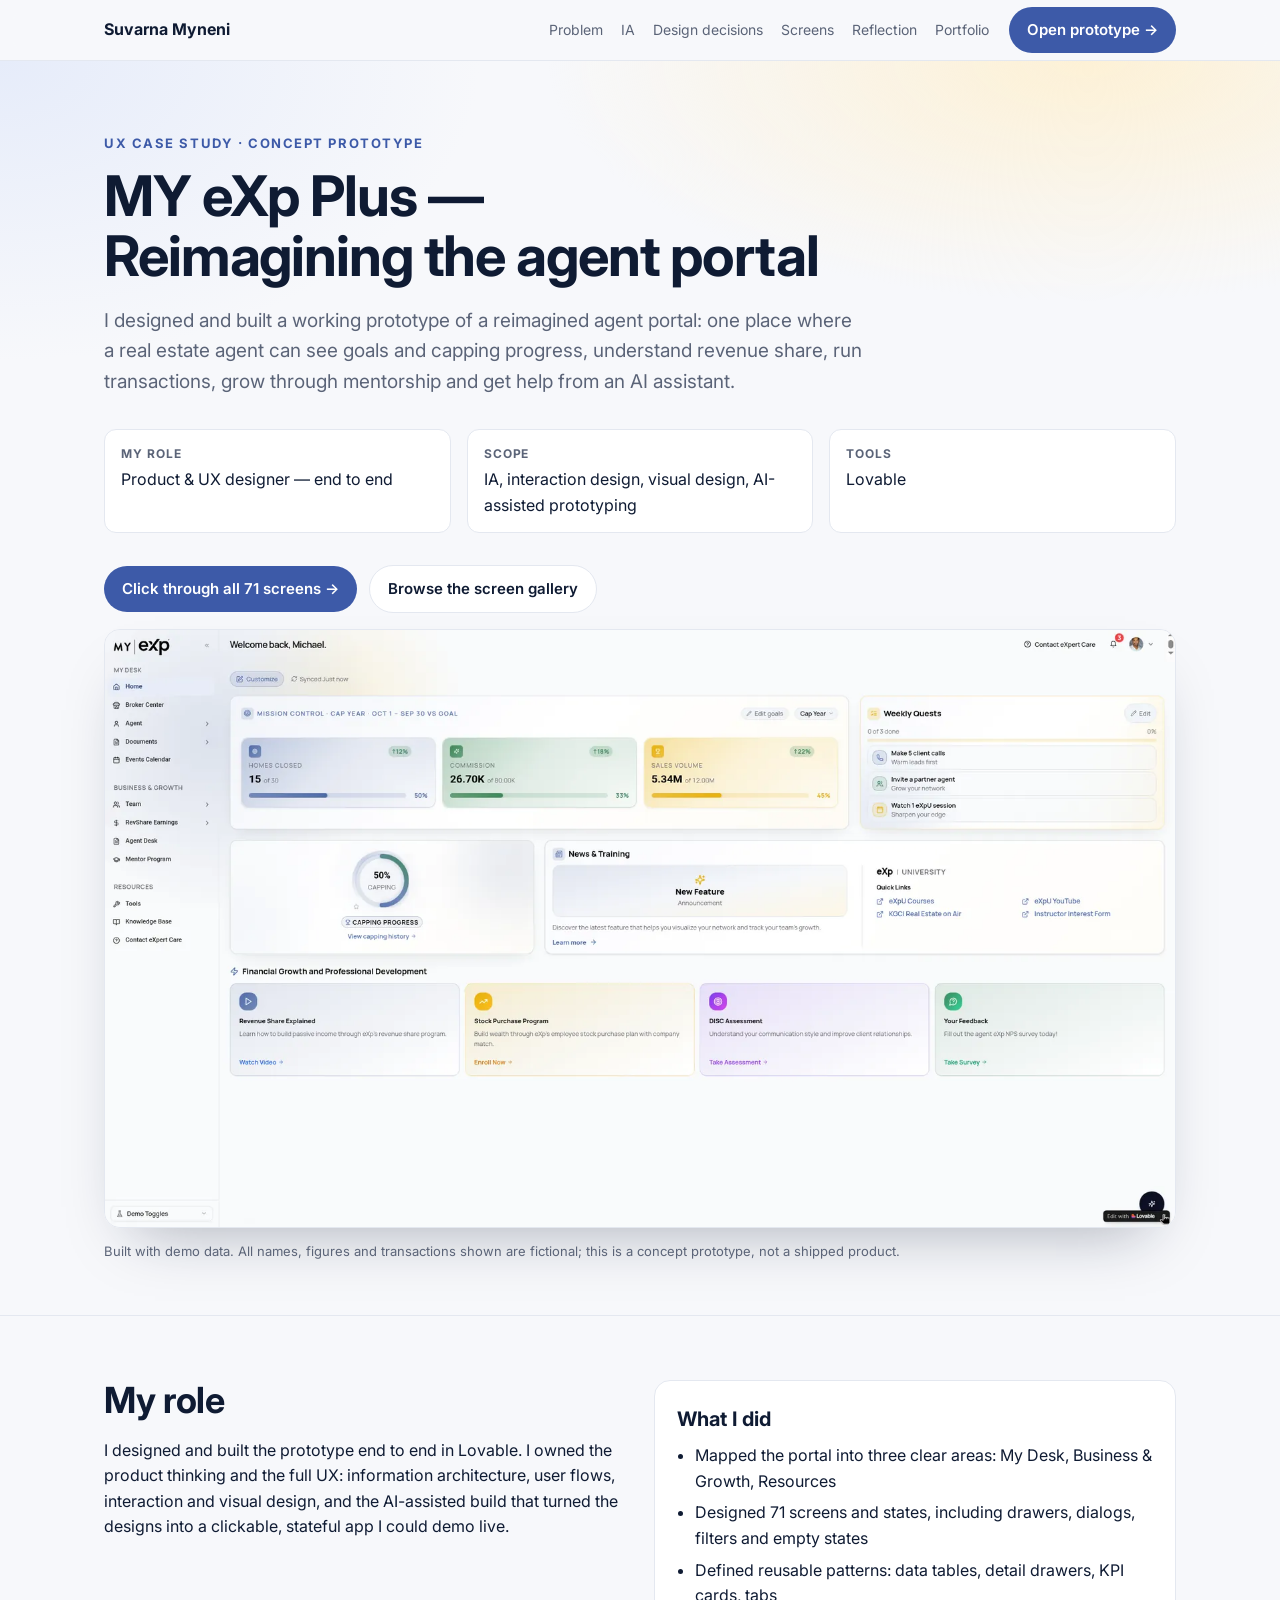
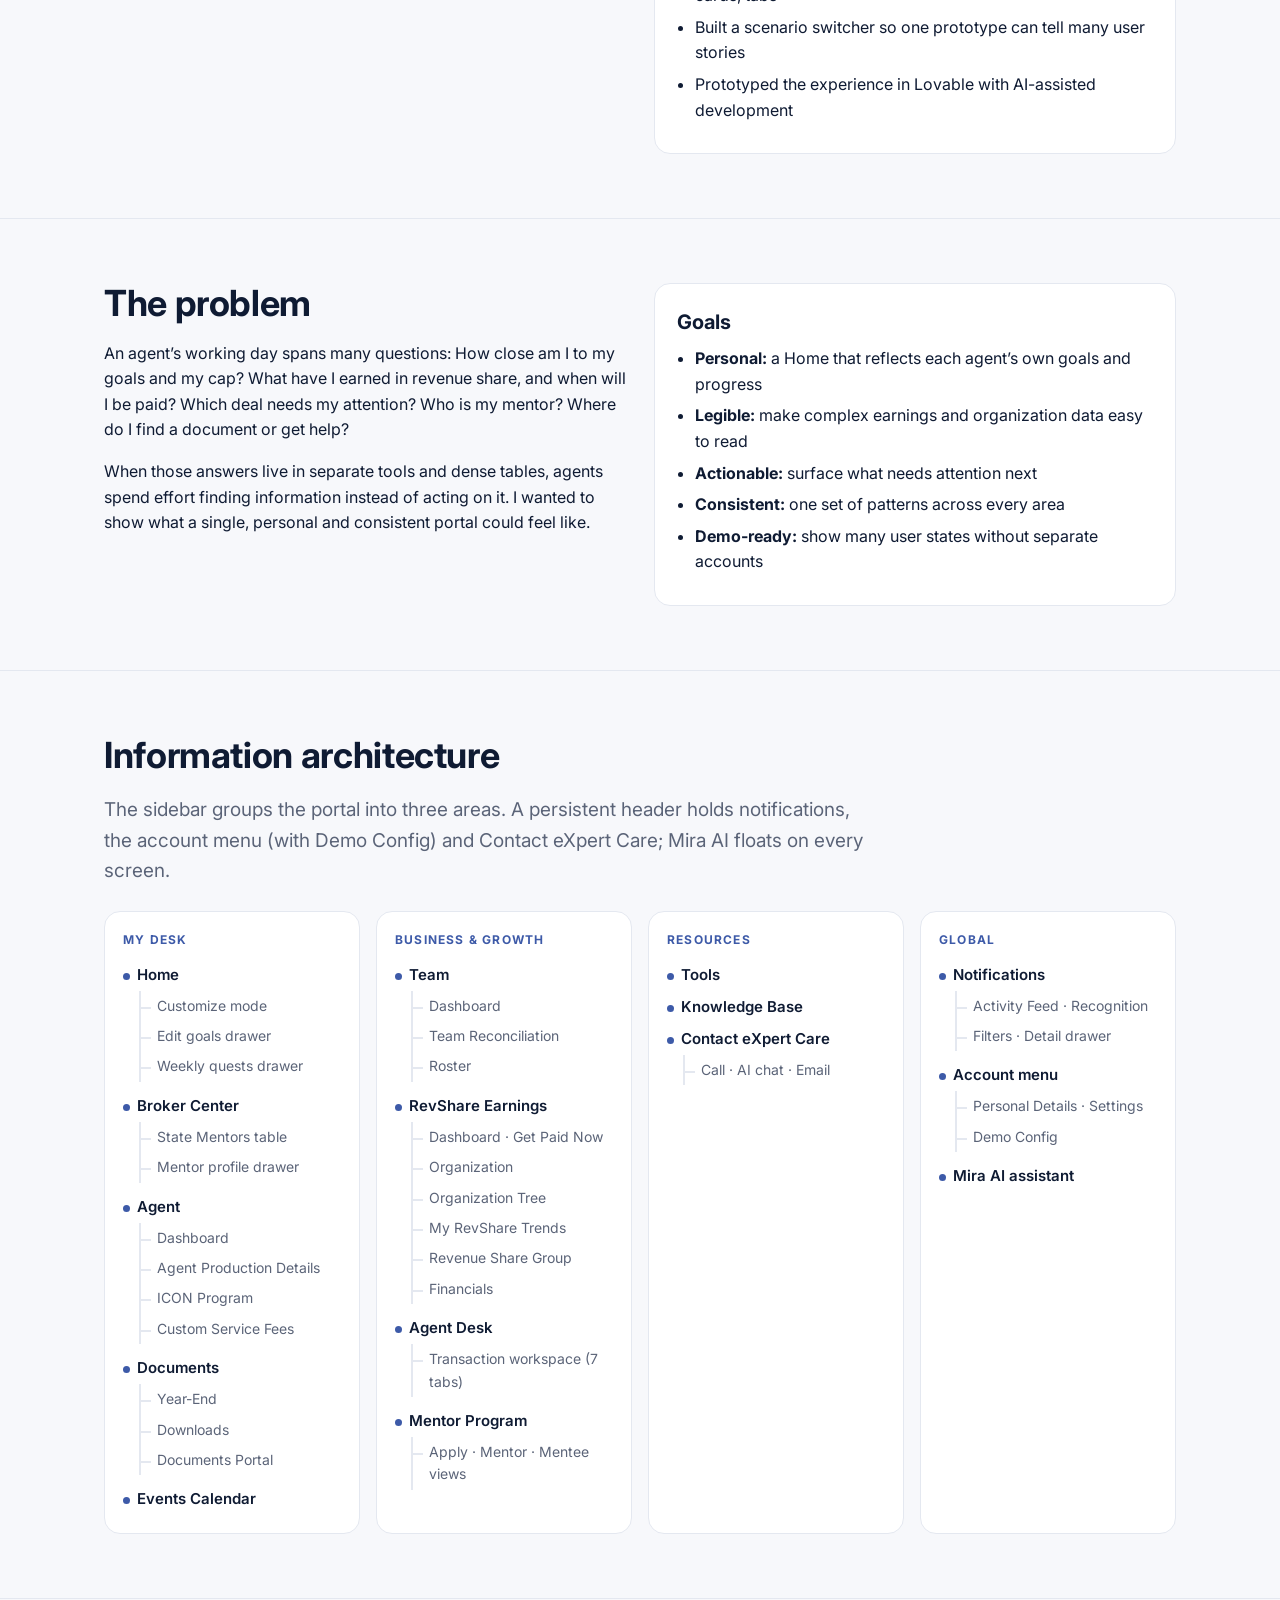
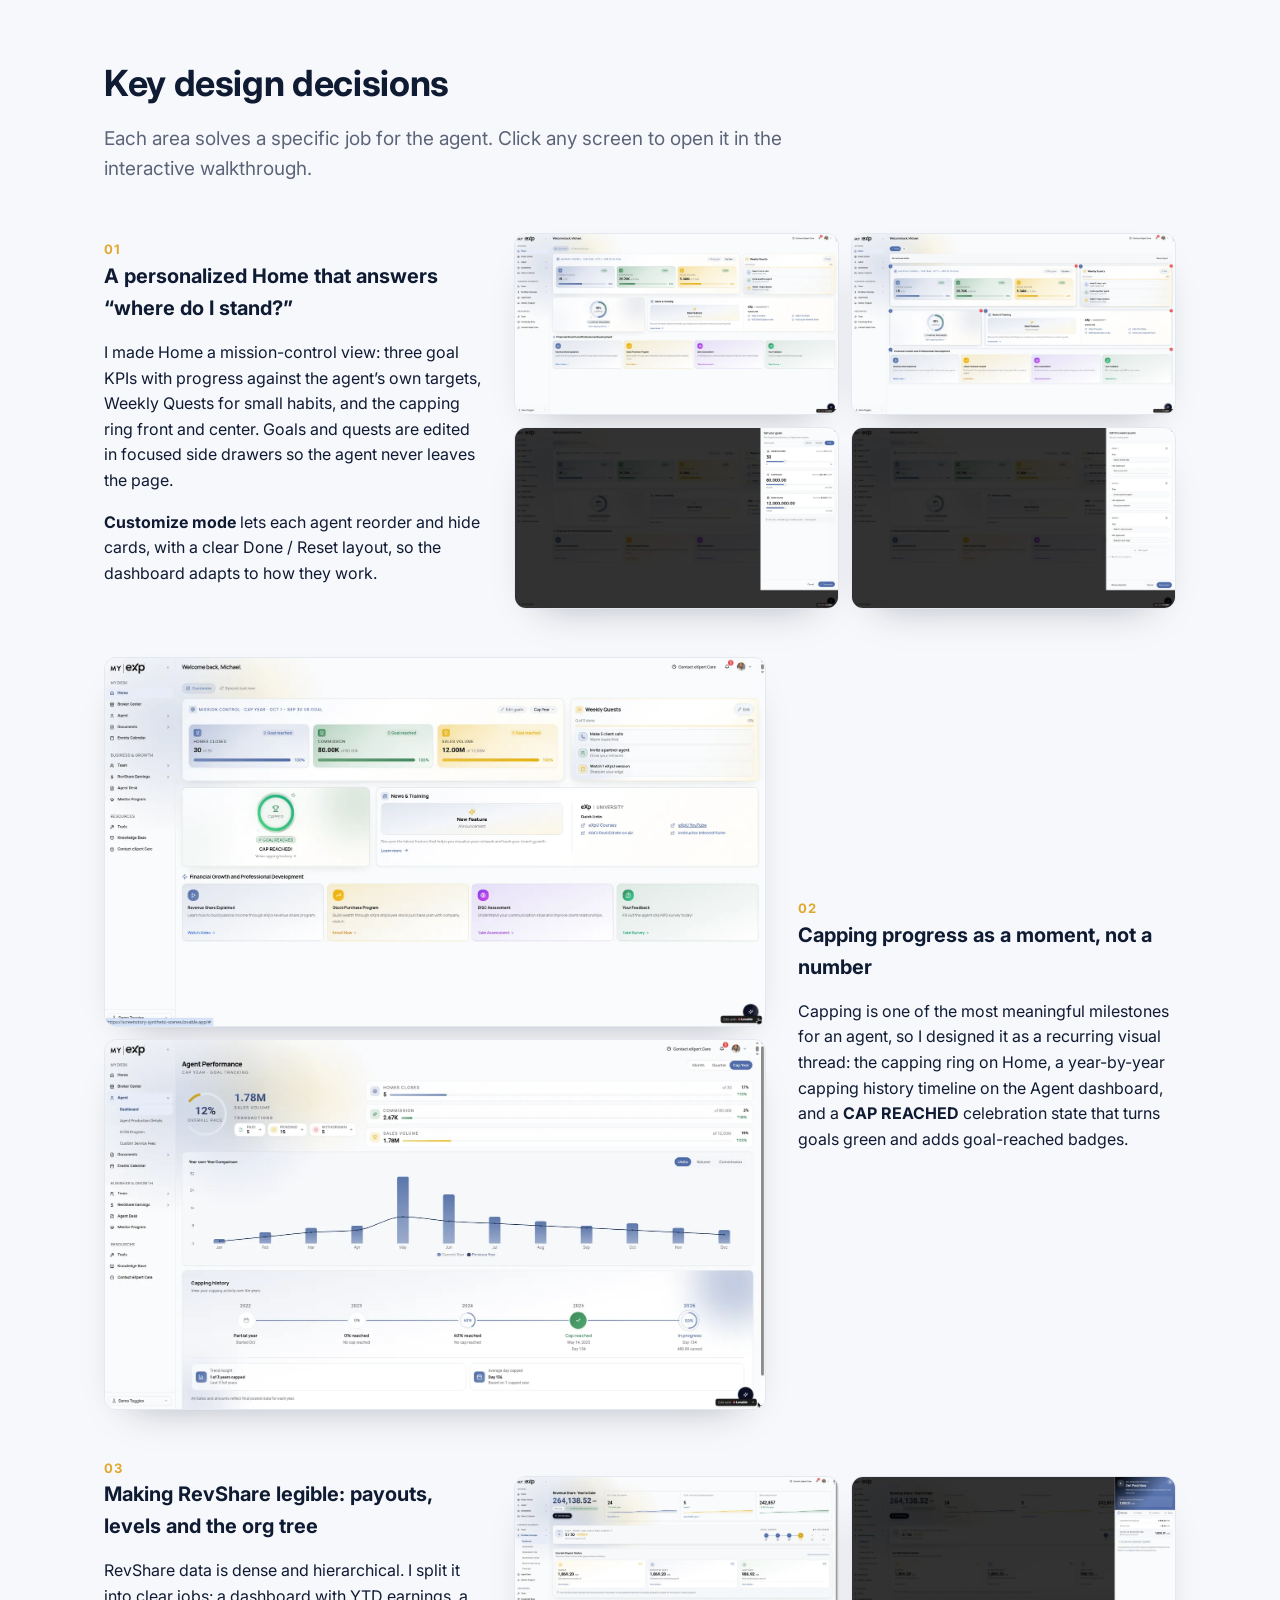
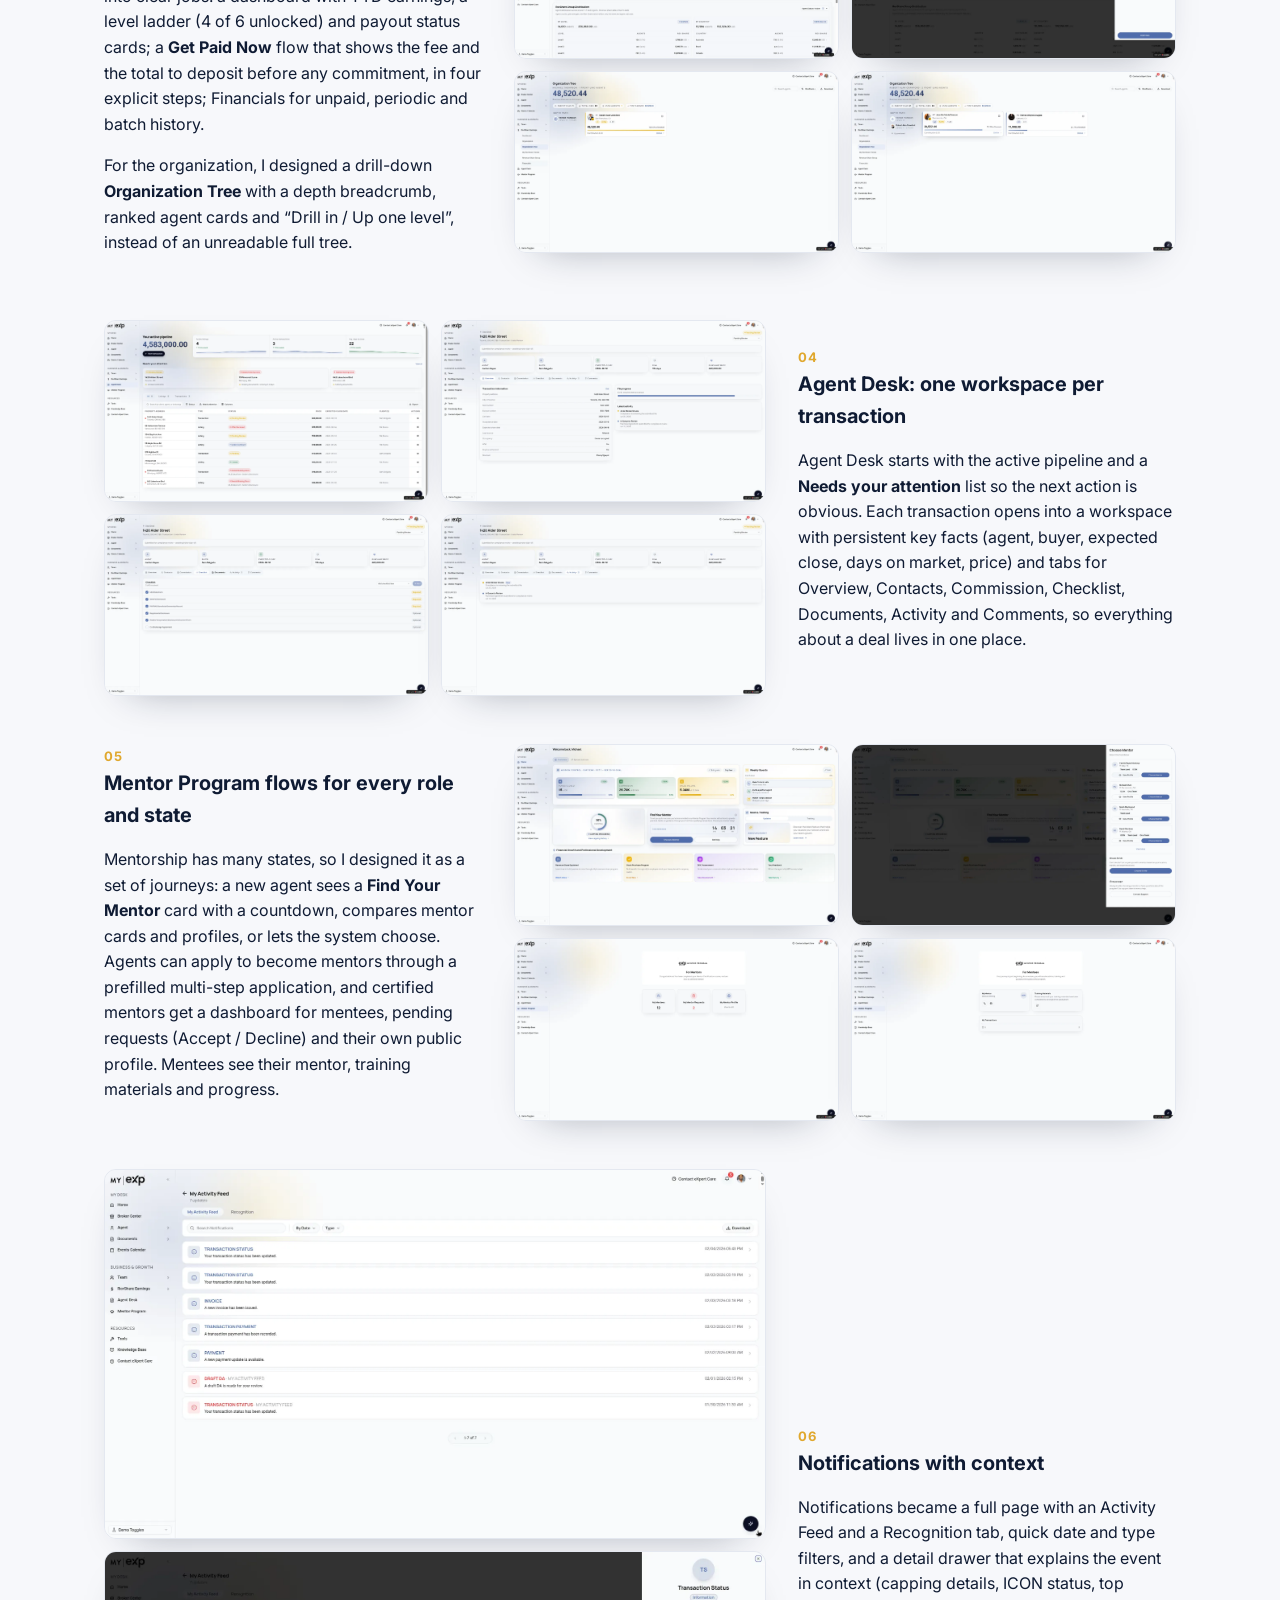
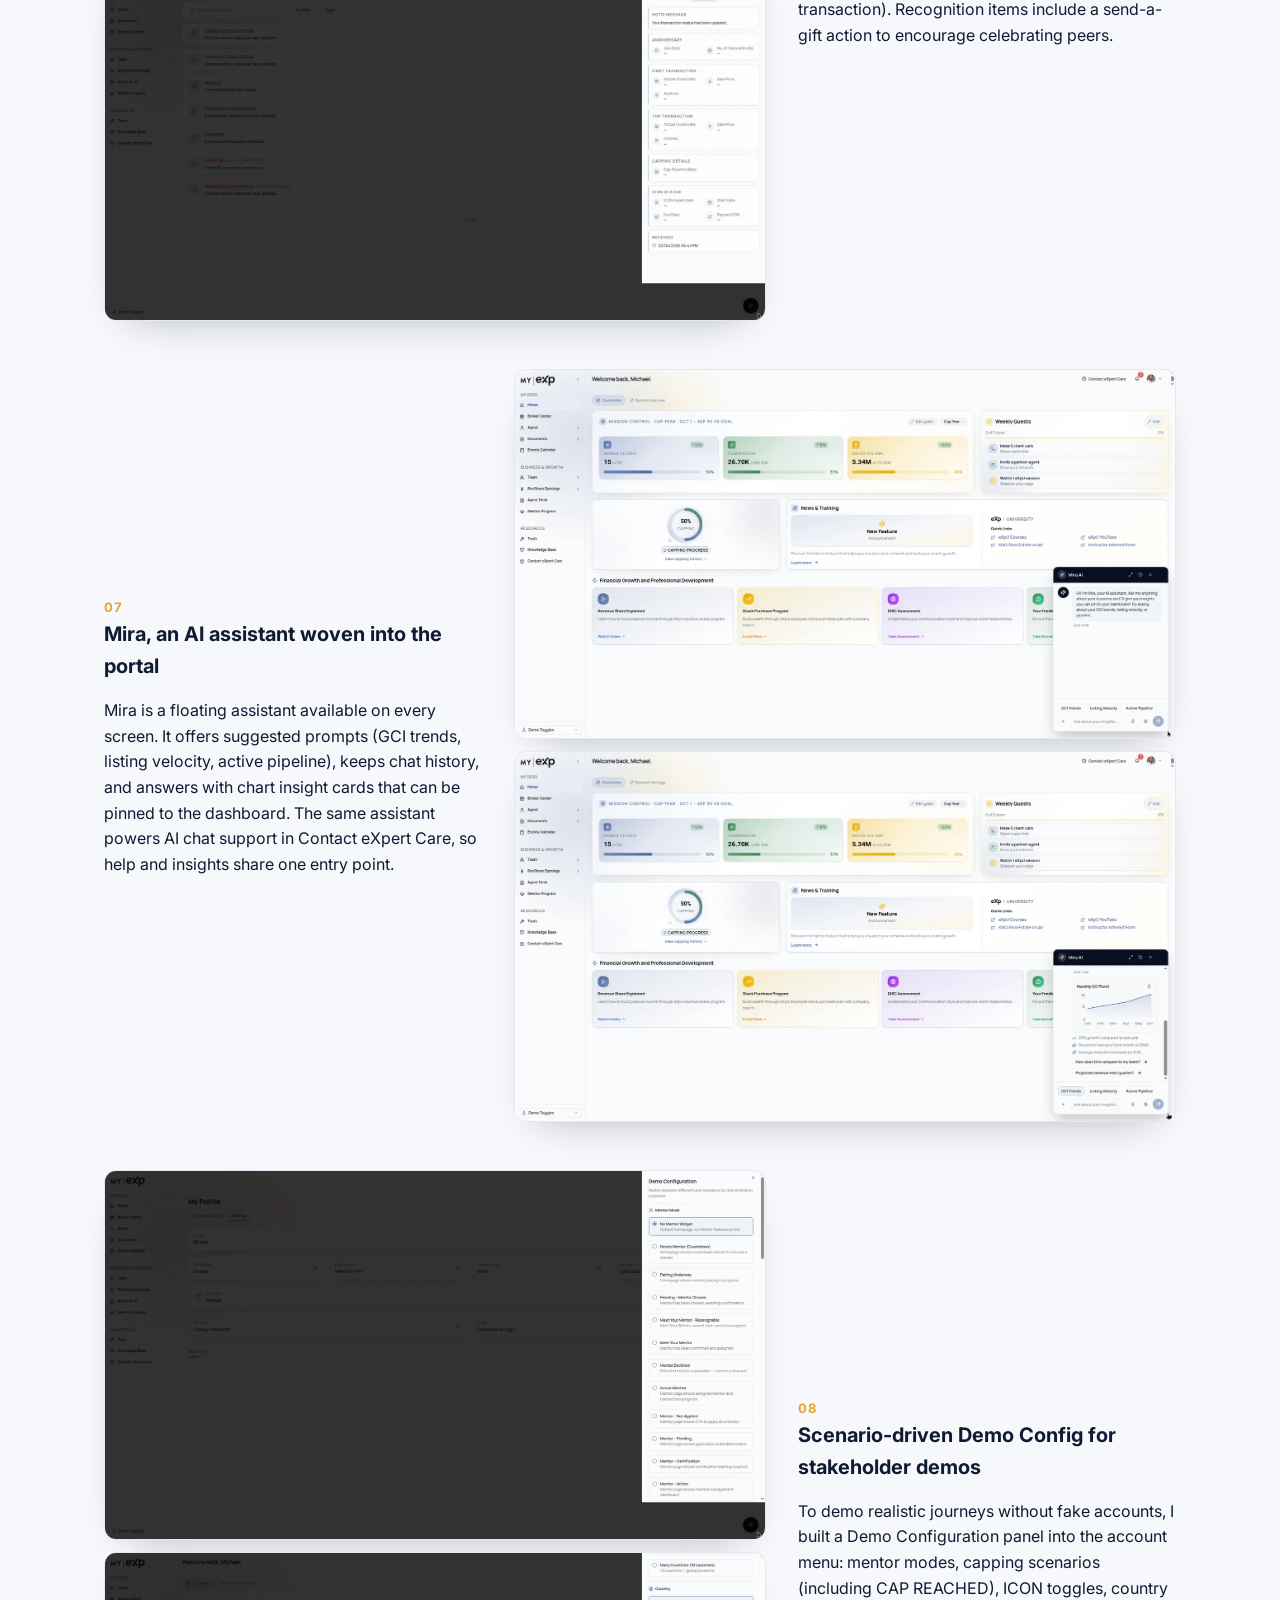
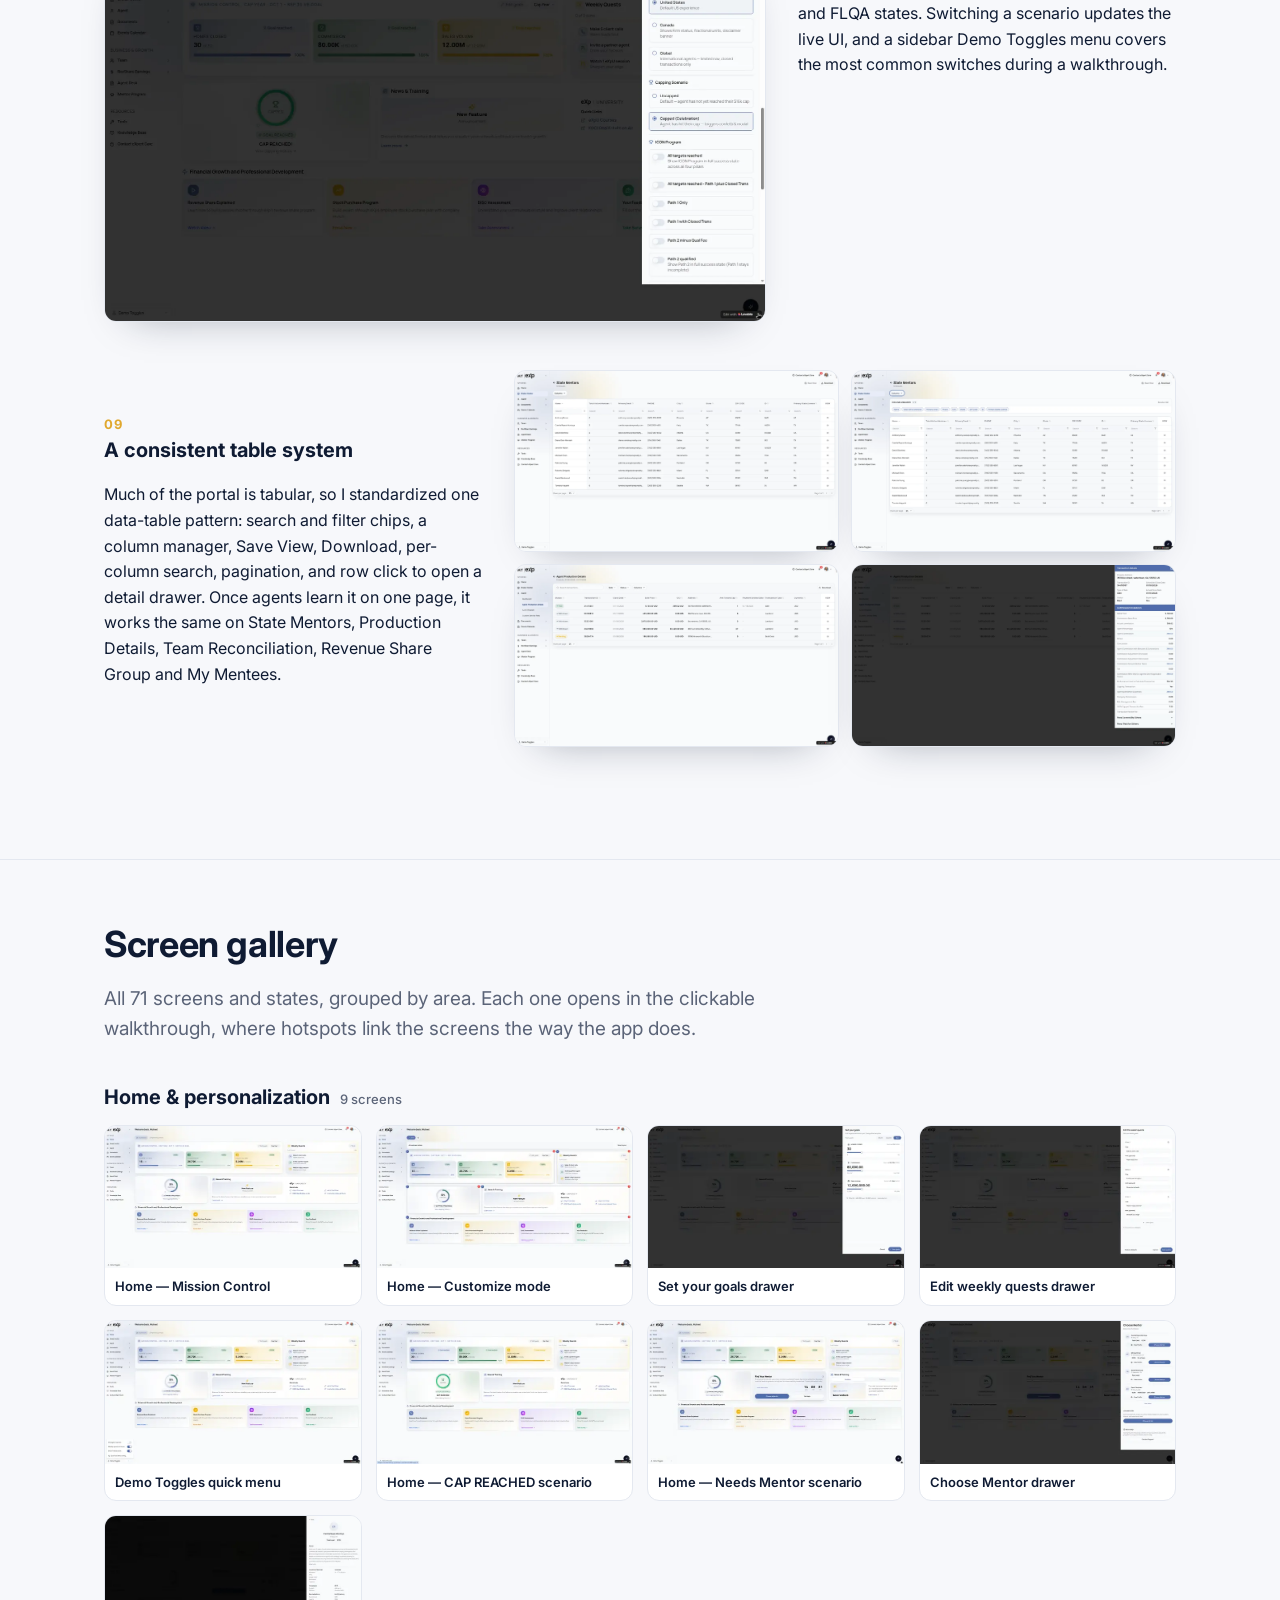
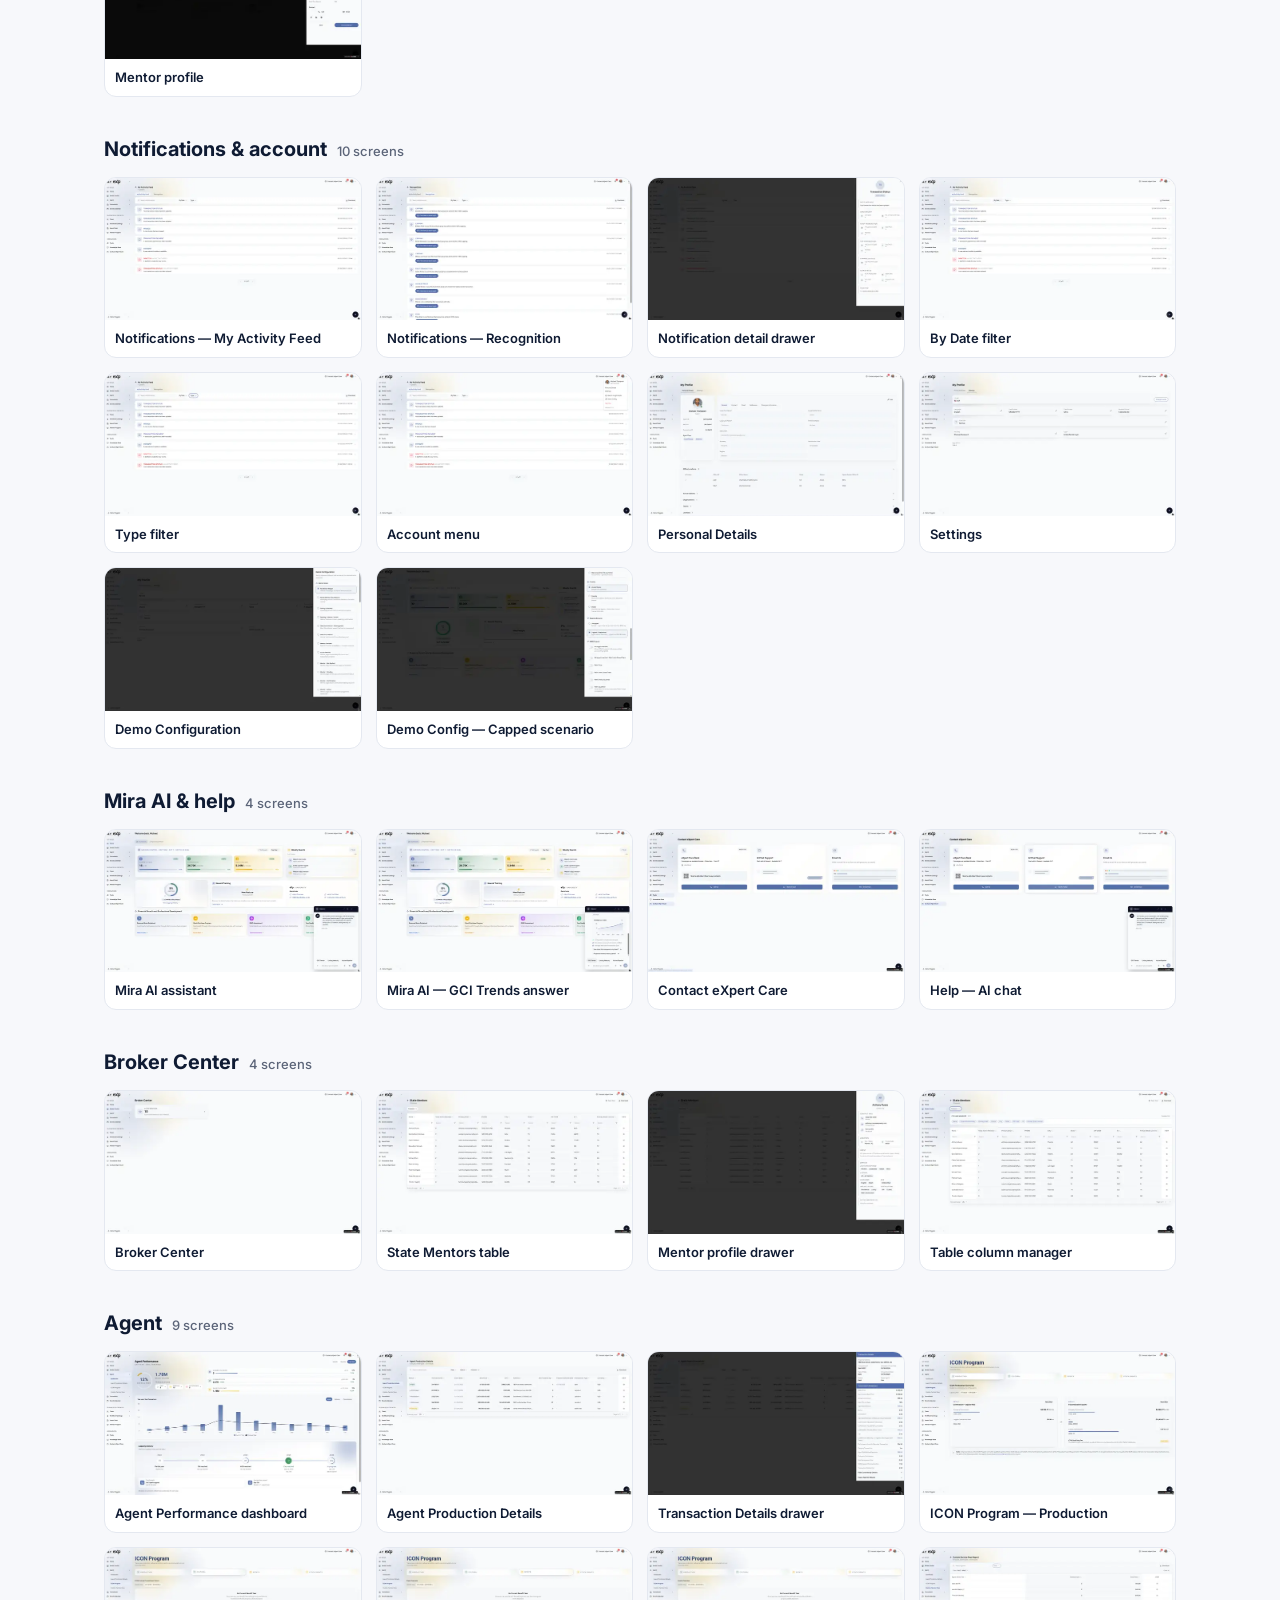
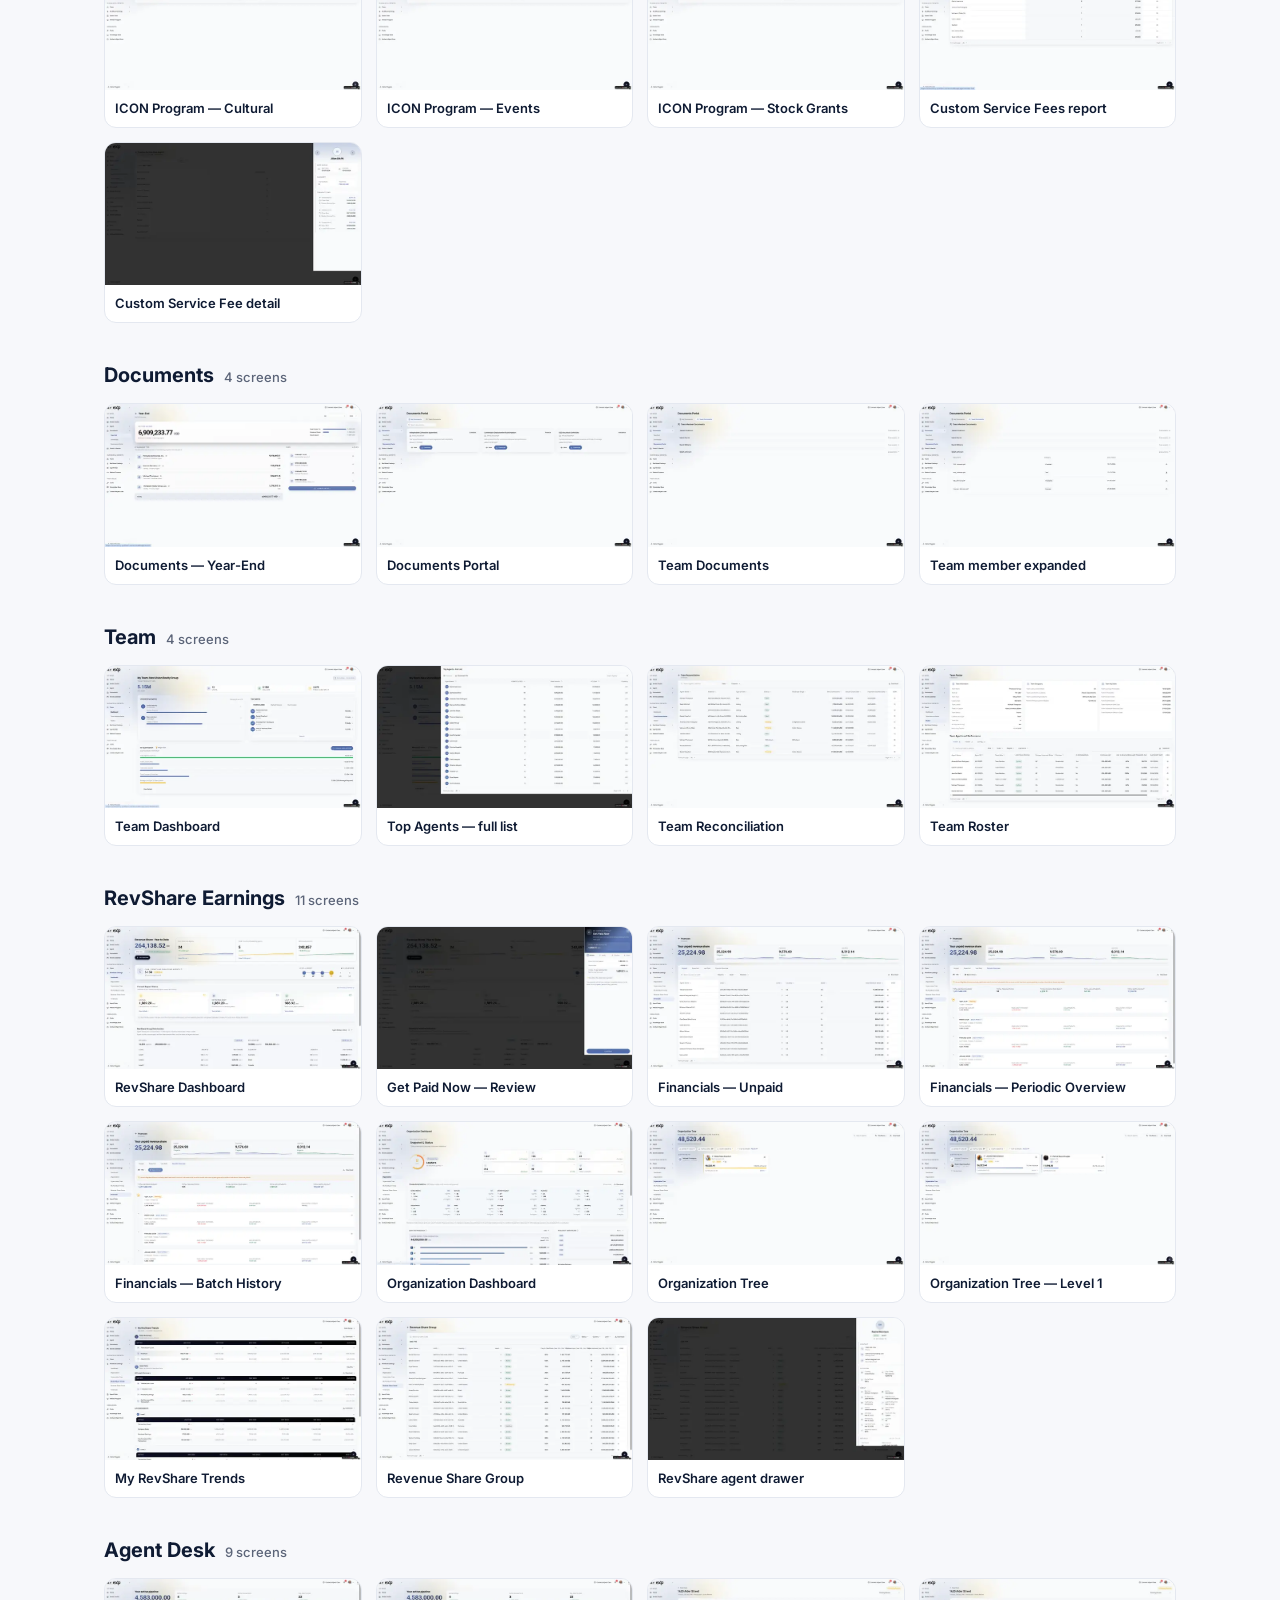
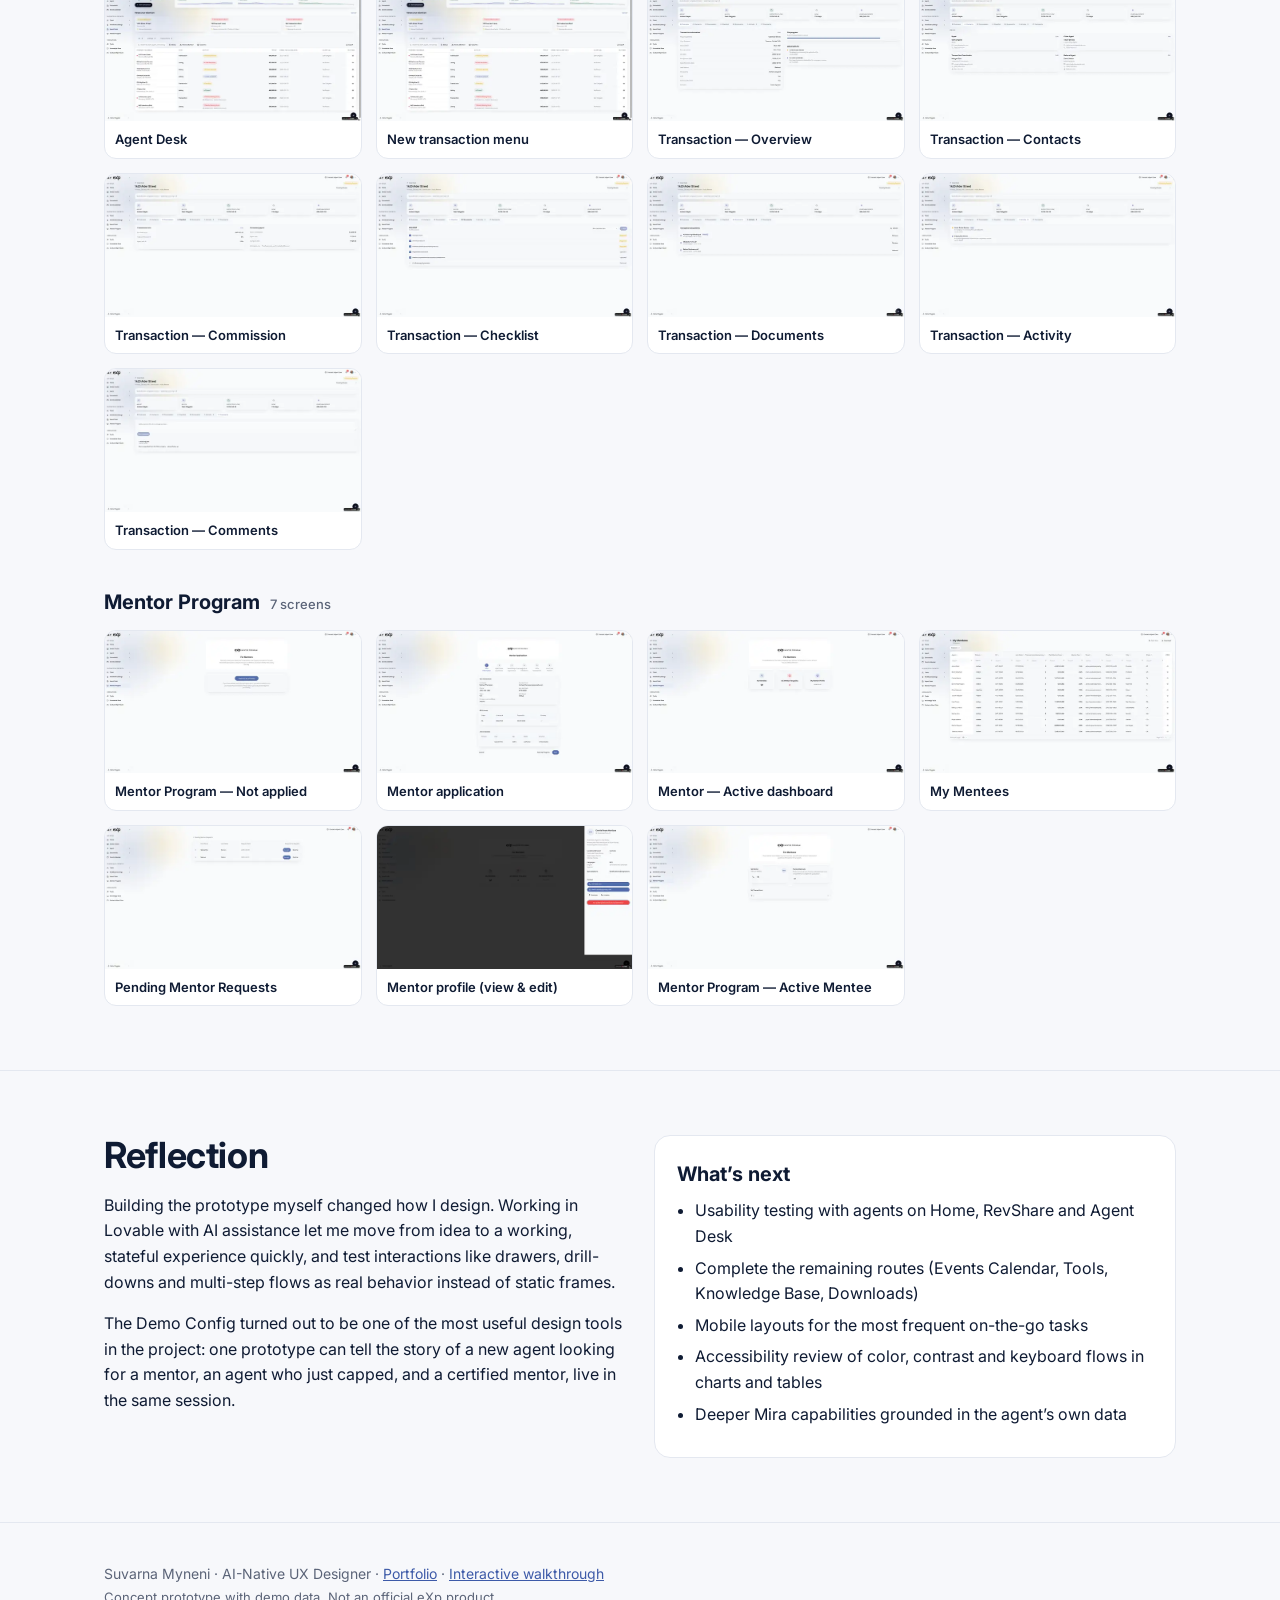
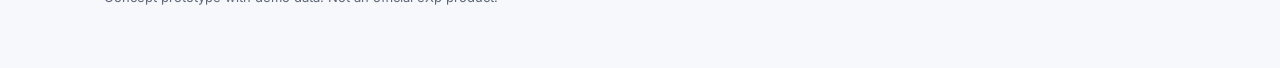
==== commit baf6b2a0: "Remove leftover template placeholder text" ====
--- a/index.html
+++ b/index.html
@@ -8,20 +8,20 @@
 <div class="eyebrow">UX case study · Concept prototype</div>
 <h1>MY eXp Plus —<br>Reimagining the agent portal</h1>
 <p class="lead">I designed and built a working prototype of a reimagined agent portal: one place where a real estate agent can see goals and capping progress, understand revenue share, run transactions, grow through mentorship and get help from an AI assistant.</p>
-<div class="meta"><div><b>My role</b>Product &amp; UX designer — end to end</div><div><b>Scope</b>IA, interaction design, visual design, AI-assisted prototyping</div><div><b>Tools</b>Lovable <span class="ph">[add other tools]</span></div><div><b>Timeline</b><span class="ph">[Add timeline]</span></div></div>
+<div class="meta"><div><b>My role</b>Product &amp; UX designer — end to end</div><div><b>Scope</b>IA, interaction design, visual design, AI-assisted prototyping</div><div><b>Tools</b>Lovable</div></div>
 <p><a class="btn" href="walkthrough.html">Click through all 71 screens →</a> &nbsp; <a class="btn ghost" href="#gallery">Browse the screen gallery</a></p>
 <div class="heroimg"><a href="walkthrough.html#01" title="Open in walkthrough: Home — Mission Control"><img loading="lazy" src="img/01-home.webp" alt="Home — Mission Control" width="1600" height="893"></a></div>
 <p class="note">Built with demo data. All names, figures and transactions shown are fictional; this is a concept prototype, not a shipped product.</p>
 </div></header>
 
 <section id="role"><div class="wrap grid2">
-<div><h2>My role</h2><p>I designed and built the prototype end to end in Lovable. I owned the product thinking and the full UX: information architecture, user flows, interaction and visual design, and the AI-assisted build that turned the designs into a clickable, stateful app I could demo live.</p><p><span class="ph">[Add context: self-initiated or team brief, who you demoed it to]</span></p></div>
+<div><h2>My role</h2><p>I designed and built the prototype end to end in Lovable. I owned the product thinking and the full UX: information architecture, user flows, interaction and visual design, and the AI-assisted build that turned the designs into a clickable, stateful app I could demo live.</p></div>
 <div class="card"><h3>What I did</h3><ul class="clean"><li>Mapped the portal into three clear areas: My Desk, Business &amp; Growth, Resources</li><li>Designed 71 screens and states, including drawers, dialogs, filters and empty states</li><li>Defined reusable patterns: data tables, detail drawers, KPI cards, tabs</li><li>Built a scenario switcher so one prototype can tell many user stories</li><li>Prototyped the experience in Lovable with AI-assisted development</li></ul></div>
 </div></section>
 
 <section id="problem"><div class="wrap grid2">
 <div><h2>The problem</h2><p>An agent’s working day spans many questions: How close am I to my goals and my cap? What have I earned in revenue share, and when will I be paid? Which deal needs my attention? Who is my mentor? Where do I find a document or get help?</p><p>When those answers live in separate tools and dense tables, agents spend effort finding information instead of acting on it. I wanted to show what a single, personal and consistent portal could feel like.</p></div>
-<div class="card"><h3>Goals</h3><ul class="clean"><li><b>Personal:</b> a Home that reflects each agent’s own goals and progress</li><li><b>Legible:</b> make complex earnings and organization data easy to read</li><li><b>Actionable:</b> surface what needs attention next</li><li><b>Consistent:</b> one set of patterns across every area</li><li><b>Demo-ready:</b> show many user states without separate accounts</li></ul><p class="note">Outcome so far: <span class="ph">[Add result, e.g. stakeholder feedback from demos]</span></p></div>
+<div class="card"><h3>Goals</h3><ul class="clean"><li><b>Personal:</b> a Home that reflects each agent’s own goals and progress</li><li><b>Legible:</b> make complex earnings and organization data easy to read</li><li><b>Actionable:</b> surface what needs attention next</li><li><b>Consistent:</b> one set of patterns across every area</li><li><b>Demo-ready:</b> show many user states without separate accounts</li></ul></div>
 </div></section>
 
 <section id="ia"><div class="wrap"><h2>Information architecture</h2><p class="lead">The sidebar groups the portal into three areas. A persistent header holds notifications, the account menu (with Demo Config) and Contact eXpert Care; Mira AI floats on every screen.</p>
@@ -37,8 +37,8 @@
 <section id="gallery" class="gal"><div class="wrap"><h2>Screen gallery</h2><p class="lead">All 71 screens and states, grouped by area. Each one opens in the clickable walkthrough, where hotspots link the screens the way the app does.</p><h3>Home & personalization <span>9 screens</span></h3><div class="thumbs"><a href="walkthrough.html#01"><img loading="lazy" src="thumb/01-home.webp" alt="" width="640" height="357"><span>Home — Mission Control</span></a><a href="walkthrough.html#02"><img loading="lazy" src="thumb/02-home-customize.webp" alt="" width="640" height="357"><span>Home — Customize mode</span></a><a href="walkthrough.html#03"><img loading="lazy" src="thumb/03-home-edit-goals.webp" alt="" width="640" height="357"><span>Set your goals drawer</span></a><a href="walkthrough.html#05"><img loading="lazy" src="thumb/05-home-edit-quests.webp" alt="" width="640" height="357"><span>Edit weekly quests drawer</span></a><a href="walkthrough.html#15"><img loading="lazy" src="thumb/15-sidebar-demo-toggles.webp" alt="" width="640" height="357"><span>Demo Toggles quick menu</span></a><a href="walkthrough.html#69"><img loading="lazy" src="thumb/69-home-capped-state.webp" alt="" width="640" height="357"><span>Home — CAP REACHED scenario</span></a><a href="walkthrough.html#70"><img loading="lazy" src="thumb/70-home-needs-mentor.webp" alt="" width="640" height="357"><span>Home — Needs Mentor scenario</span></a><a href="walkthrough.html#71"><img loading="lazy" src="thumb/71-choose-mentor-drawer.webp" alt="" width="640" height="357"><span>Choose Mentor drawer</span></a><a href="walkthrough.html#72"><img loading="lazy" src="thumb/72-mentor-profile.webp" alt="" width="640" height="357"><span>Mentor profile</span></a></div><h3>Notifications & account <span>10 screens</span></h3><div class="thumbs"><a href="walkthrough.html#06"><img loading="lazy" src="thumb/06-notifications.webp" alt="" width="640" height="357"><span>Notifications — My Activity Feed</span></a><a href="walkthrough.html#07"><img loading="lazy" src="thumb/07-notifications-recognition.webp" alt="" width="640" height="357"><span>Notifications — Recognition</span></a><a href="walkthrough.html#08"><img loading="lazy" src="thumb/08-notification-detail.webp" alt="" width="640" height="357"><span>Notification detail drawer</span></a><a href="walkthrough.html#09"><img loading="lazy" src="thumb/09-notifications-date-filter.webp" alt="" width="640" height="357"><span>By Date filter</span></a><a href="walkthrough.html#10"><img loading="lazy" src="thumb/10-notifications-type-filter.webp" alt="" width="640" height="357"><span>Type filter</span></a><a href="walkthrough.html#11"><img loading="lazy" src="thumb/11-account-menu.webp" alt="" width="640" height="357"><span>Account menu</span></a><a href="walkthrough.html#12"><img loading="lazy" src="thumb/12-personal-details.webp" alt="" width="640" height="357"><span>Personal Details</span></a><a href="walkthrough.html#13"><img loading="lazy" src="thumb/13-settings.webp" alt="" width="640" height="357"><span>Settings</span></a><a href="walkthrough.html#14"><img loading="lazy" src="thumb/14-demo-config.webp" alt="" width="640" height="357"><span>Demo Configuration</span></a><a href="walkthrough.html#68"><img loading="lazy" src="thumb/68-demo-capped-celebration.webp" alt="" width="640" height="357"><span>Demo Config — Capped scenario</span></a></div><h3>Mira AI & help <span>4 screens</span></h3><div class="thumbs"><a href="walkthrough.html#16"><img loading="lazy" src="thumb/16-assistant-chat.webp" alt="" width="640" height="357"><span>Mira AI assistant</span></a><a href="walkthrough.html#17"><img loading="lazy" src="thumb/17-assistant-answer.webp" alt="" width="640" height="357"><span>Mira AI — GCI Trends answer</span></a><a href="walkthrough.html#66"><img loading="lazy" src="thumb/66-help-center.webp" alt="" width="640" height="357"><span>Contact eXpert Care</span></a><a href="walkthrough.html#67"><img loading="lazy" src="thumb/67-help-ai-chat.webp" alt="" width="640" height="357"><span>Help — AI chat</span></a></div><h3>Broker Center <span>4 screens</span></h3><div class="thumbs"><a href="walkthrough.html#18"><img loading="lazy" src="thumb/18-broker-center.webp" alt="" width="640" height="357"><span>Broker Center</span></a><a href="walkthrough.html#19"><img loading="lazy" src="thumb/19-broker-state-mentors.webp" alt="" width="640" height="357"><span>State Mentors table</span></a><a href="walkthrough.html#20"><img loading="lazy" src="thumb/20-mentor-detail-drawer.webp" alt="" width="640" height="357"><span>Mentor profile drawer</span></a><a href="walkthrough.html#21"><img loading="lazy" src="thumb/21-table-column-manager.webp" alt="" width="640" height="357"><span>Table column manager</span></a></div><h3>Agent <span>9 screens</span></h3><div class="thumbs"><a href="walkthrough.html#22"><img loading="lazy" src="thumb/22-agent-dashboard.webp" alt="" width="640" height="357"><span>Agent Performance dashboard</span></a><a href="walkthrough.html#24"><img loading="lazy" src="thumb/24-agent-production-details.webp" alt="" width="640" height="357"><span>Agent Production Details</span></a><a href="walkthrough.html#25"><img loading="lazy" src="thumb/25-transaction-details.webp" alt="" width="640" height="357"><span>Transaction Details drawer</span></a><a href="walkthrough.html#26"><img loading="lazy" src="thumb/26-icon-production.webp" alt="" width="640" height="357"><span>ICON Program — Production</span></a><a href="walkthrough.html#27"><img loading="lazy" src="thumb/27-icon-cultural.webp" alt="" width="640" height="357"><span>ICON Program — Cultural</span></a><a href="walkthrough.html#28"><img loading="lazy" src="thumb/28-icon-events.webp" alt="" width="640" height="357"><span>ICON Program — Events</span></a><a href="walkthrough.html#29"><img loading="lazy" src="thumb/29-icon-stock-grants.webp" alt="" width="640" height="357"><span>ICON Program — Stock Grants</span></a><a href="walkthrough.html#30"><img loading="lazy" src="thumb/30-custom-service-fees.webp" alt="" width="640" height="357"><span>Custom Service Fees report</span></a><a href="walkthrough.html#31"><img loading="lazy" src="thumb/31-custom-fee-detail.webp" alt="" width="640" height="357"><span>Custom Service Fee detail</span></a></div><h3>Documents <span>4 screens</span></h3><div class="thumbs"><a href="walkthrough.html#32"><img loading="lazy" src="thumb/32-docs-year-end.webp" alt="" width="640" height="357"><span>Documents — Year-End</span></a><a href="walkthrough.html#34"><img loading="lazy" src="thumb/34-documents-portal.webp" alt="" width="640" height="357"><span>Documents Portal</span></a><a href="walkthrough.html#35"><img loading="lazy" src="thumb/35-documents-team.webp" alt="" width="640" height="357"><span>Team Documents</span></a><a href="walkthrough.html#36"><img loading="lazy" src="thumb/36-documents-team-expanded.webp" alt="" width="640" height="357"><span>Team member expanded</span></a></div><h3>Team <span>4 screens</span></h3><div class="thumbs"><a href="walkthrough.html#38"><img loading="lazy" src="thumb/38-team-dashboard.webp" alt="" width="640" height="357"><span>Team Dashboard</span></a><a href="walkthrough.html#39"><img loading="lazy" src="thumb/39-team-top-agents-full.webp" alt="" width="640" height="357"><span>Top Agents — full list</span></a><a href="walkthrough.html#40"><img loading="lazy" src="thumb/40-team-reconciliation.webp" alt="" width="640" height="357"><span>Team Reconciliation</span></a><a href="walkthrough.html#41"><img loading="lazy" src="thumb/41-team-roster.webp" alt="" width="640" height="357"><span>Team Roster</span></a></div><h3>RevShare Earnings <span>11 screens</span></h3><div class="thumbs"><a href="walkthrough.html#42"><img loading="lazy" src="thumb/42-revshare-dashboard.webp" alt="" width="640" height="357"><span>RevShare Dashboard</span></a><a href="walkthrough.html#43"><img loading="lazy" src="thumb/43-revshare-get-paid-now.webp" alt="" width="640" height="357"><span>Get Paid Now — Review</span></a><a href="walkthrough.html#53"><img loading="lazy" src="thumb/53-revshare-financials.webp" alt="" width="640" height="357"><span>Financials — Unpaid</span></a><a href="walkthrough.html#44"><img loading="lazy" src="thumb/44-revshare-financials-periodic.webp" alt="" width="640" height="357"><span>Financials — Periodic Overview</span></a><a href="walkthrough.html#46"><img loading="lazy" src="thumb/46-revshare-batch-history.webp" alt="" width="640" height="357"><span>Financials — Batch History</span></a><a href="walkthrough.html#47"><img loading="lazy" src="thumb/47-revshare-organization.webp" alt="" width="640" height="357"><span>Organization Dashboard</span></a><a href="walkthrough.html#48"><img loading="lazy" src="thumb/48-revshare-org-tree.webp" alt="" width="640" height="357"><span>Organization Tree</span></a><a href="walkthrough.html#49"><img loading="lazy" src="thumb/49-revshare-org-tree-level1.webp" alt="" width="640" height="357"><span>Organization Tree — Level 1</span></a><a href="walkthrough.html#50"><img loading="lazy" src="thumb/50-revshare-trends.webp" alt="" width="640" height="357"><span>My RevShare Trends</span></a><a href="walkthrough.html#51"><img loading="lazy" src="thumb/51-revshare-group.webp" alt="" width="640" height="357"><span>Revenue Share Group</span></a><a href="walkthrough.html#52"><img loading="lazy" src="thumb/52-revshare-agent-drawer.webp" alt="" width="640" height="357"><span>RevShare agent drawer</span></a></div><h3>Agent Desk <span>9 screens</span></h3><div class="thumbs"><a href="walkthrough.html#54"><img loading="lazy" src="thumb/54-agent-desk.webp" alt="" width="640" height="357"><span>Agent Desk</span></a><a href="walkthrough.html#55"><img loading="lazy" src="thumb/55-agent-desk-new-menu.webp" alt="" width="640" height="357"><span>New transaction menu</span></a><a href="walkthrough.html#56"><img loading="lazy" src="thumb/56-transaction-detail.webp" alt="" width="640" height="357"><span>Transaction — Overview</span></a><a href="walkthrough.html#57"><img loading="lazy" src="thumb/57-deal-contacts.webp" alt="" width="640" height="357"><span>Transaction — Contacts</span></a><a href="walkthrough.html#58"><img loading="lazy" src="thumb/58-deal-commission.webp" alt="" width="640" height="357"><span>Transaction — Commission</span></a><a href="walkthrough.html#59"><img loading="lazy" src="thumb/59-deal-checklist.webp" alt="" width="640" height="357"><span>Transaction — Checklist</span></a><a href="walkthrough.html#60"><img loading="lazy" src="thumb/60-deal-documents.webp" alt="" width="640" height="357"><span>Transaction — Documents</span></a><a href="walkthrough.html#61"><img loading="lazy" src="thumb/61-deal-activity.webp" alt="" width="640" height="357"><span>Transaction — Activity</span></a><a href="walkthrough.html#62"><img loading="lazy" src="thumb/62-deal-comments.webp" alt="" width="640" height="357"><span>Transaction — Comments</span></a></div><h3>Mentor Program <span>7 screens</span></h3><div class="thumbs"><a href="walkthrough.html#63"><img loading="lazy" src="thumb/63-mentor-program.webp" alt="" width="640" height="357"><span>Mentor Program — Not applied</span></a><a href="walkthrough.html#64"><img loading="lazy" src="thumb/64-mentor-apply.webp" alt="" width="640" height="357"><span>Mentor application</span></a><a href="walkthrough.html#73"><img loading="lazy" src="thumb/73-mentor-active-dashboard.webp" alt="" width="640" height="357"><span>Mentor — Active dashboard</span></a><a href="walkthrough.html#74"><img loading="lazy" src="thumb/74-mentor-mentees.webp" alt="" width="640" height="357"><span>My Mentees</span></a><a href="walkthrough.html#75"><img loading="lazy" src="thumb/75-mentor-requests.webp" alt="" width="640" height="357"><span>Pending Mentor Requests</span></a><a href="walkthrough.html#76"><img loading="lazy" src="thumb/76-mentor-profile-edit.webp" alt="" width="640" height="357"><span>Mentor profile (view &amp; edit)</span></a><a href="walkthrough.html#77"><img loading="lazy" src="thumb/77-mentee-dashboard.webp" alt="" width="640" height="357"><span>Mentor Program — Active Mentee</span></a></div></div></section>
 
 <section id="reflection"><div class="wrap grid2">
-<div><h2>Reflection</h2><p>Building the prototype myself changed how I design. Working in Lovable with AI assistance let me move from idea to a working, stateful experience quickly, and test interactions like drawers, drill-downs and multi-step flows as real behavior instead of static frames.</p><p>The Demo Config turned out to be one of the most useful design tools in the project: one prototype can tell the story of a new agent looking for a mentor, an agent who just capped, and a certified mentor, live in the same session.</p><p><span class="ph">[Add result: what stakeholders or recruiters said after the demo]</span></p></div>
-<div class="card"><h3>What’s next</h3><ul class="clean"><li>Usability testing with agents on Home, RevShare and Agent Desk <span class="ph">[Add plan or findings]</span></li><li>Complete the remaining routes (Events Calendar, Tools, Knowledge Base, Downloads)</li><li>Mobile layouts for the most frequent on-the-go tasks</li><li>Accessibility review of color, contrast and keyboard flows in charts and tables</li><li>Deeper Mira capabilities grounded in the agent’s own data</li></ul></div>
+<div><h2>Reflection</h2><p>Building the prototype myself changed how I design. Working in Lovable with AI assistance let me move from idea to a working, stateful experience quickly, and test interactions like drawers, drill-downs and multi-step flows as real behavior instead of static frames.</p><p>The Demo Config turned out to be one of the most useful design tools in the project: one prototype can tell the story of a new agent looking for a mentor, an agent who just capped, and a certified mentor, live in the same session.</p></div>
+<div class="card"><h3>What’s next</h3><ul class="clean"><li>Usability testing with agents on Home, RevShare and Agent Desk</li><li>Complete the remaining routes (Events Calendar, Tools, Knowledge Base, Downloads)</li><li>Mobile layouts for the most frequent on-the-go tasks</li><li>Accessibility review of color, contrast and keyboard flows in charts and tables</li><li>Deeper Mira capabilities grounded in the agent’s own data</li></ul></div>
 </div></section>
 <footer><div class="wrap">Suvarna Myneni · AI-Native UX Designer · <a href="https://suvarnamyneni-project.github.io">Portfolio</a> · <a href="walkthrough.html">Interactive walkthrough</a><br><span class="note">Concept prototype with demo data. Not an official eXp product.</span></div></footer>
 </body></html>
--- a/assets/style.css
+++ b/assets/style.css
@@ -16,7 +16,7 @@
 h2{font-size:clamp(26px,3vw,36px);line-height:1.15;margin:0 0 14px;letter-spacing:-.01em}
 h3{font-size:20px;margin:0 0 8px}
 .lead{font-size:19px;color:var(--muted);max-width:760px}
-.meta{display:grid;grid-template-columns:repeat(4,1fr);gap:16px;margin:32px 0}
+.meta{display:grid;grid-template-columns:repeat(3,1fr);gap:16px;margin:32px 0}
 .meta div{background:var(--card);border:1px solid var(--line);border-radius:12px;padding:14px 16px}
 .meta b{display:block;font-size:12px;letter-spacing:.08em;text-transform:uppercase;color:var(--muted);margin-bottom:4px}
 .heroimg{border-radius:var(--radius);overflow:hidden;border:1px solid var(--line);box-shadow:0 30px 60px -30px rgba(15,27,51,.35);margin-top:8px}
@@ -24,7 +24,6 @@
 .grid2{display:grid;grid-template-columns:1fr 1fr;gap:28px}
 .card{background:var(--card);border:1px solid var(--line);border-radius:var(--radius);padding:22px}
 ul.clean{padding-left:18px;margin:8px 0}ul.clean li{margin:6px 0}
-.ph{background:#fff4d6;border:1px dashed var(--gold);padding:1px 6px;border-radius:6px;font-weight:600;color:#7a5600}
 .note{font-size:13px;color:var(--muted)}
 /* IA tree */
 .ia{display:grid;grid-template-columns:repeat(4,1fr);gap:16px;margin-top:24px}
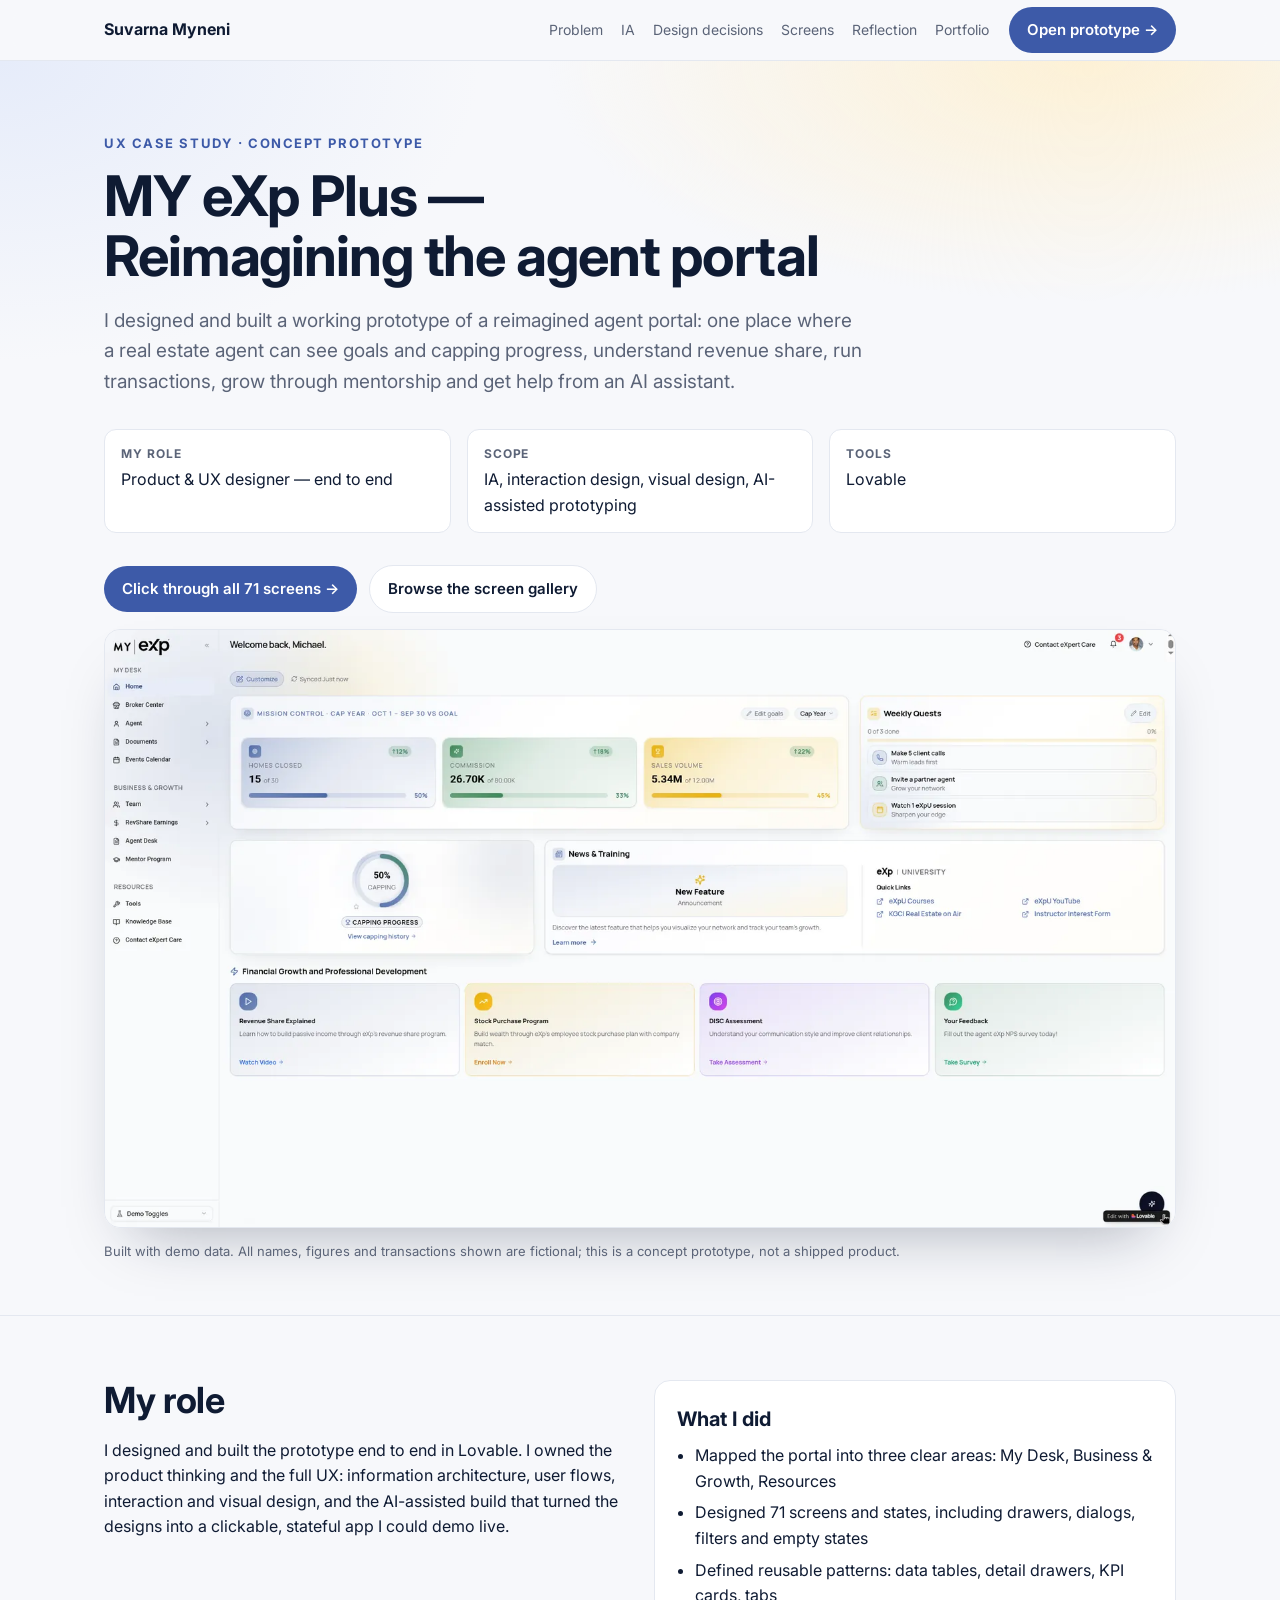
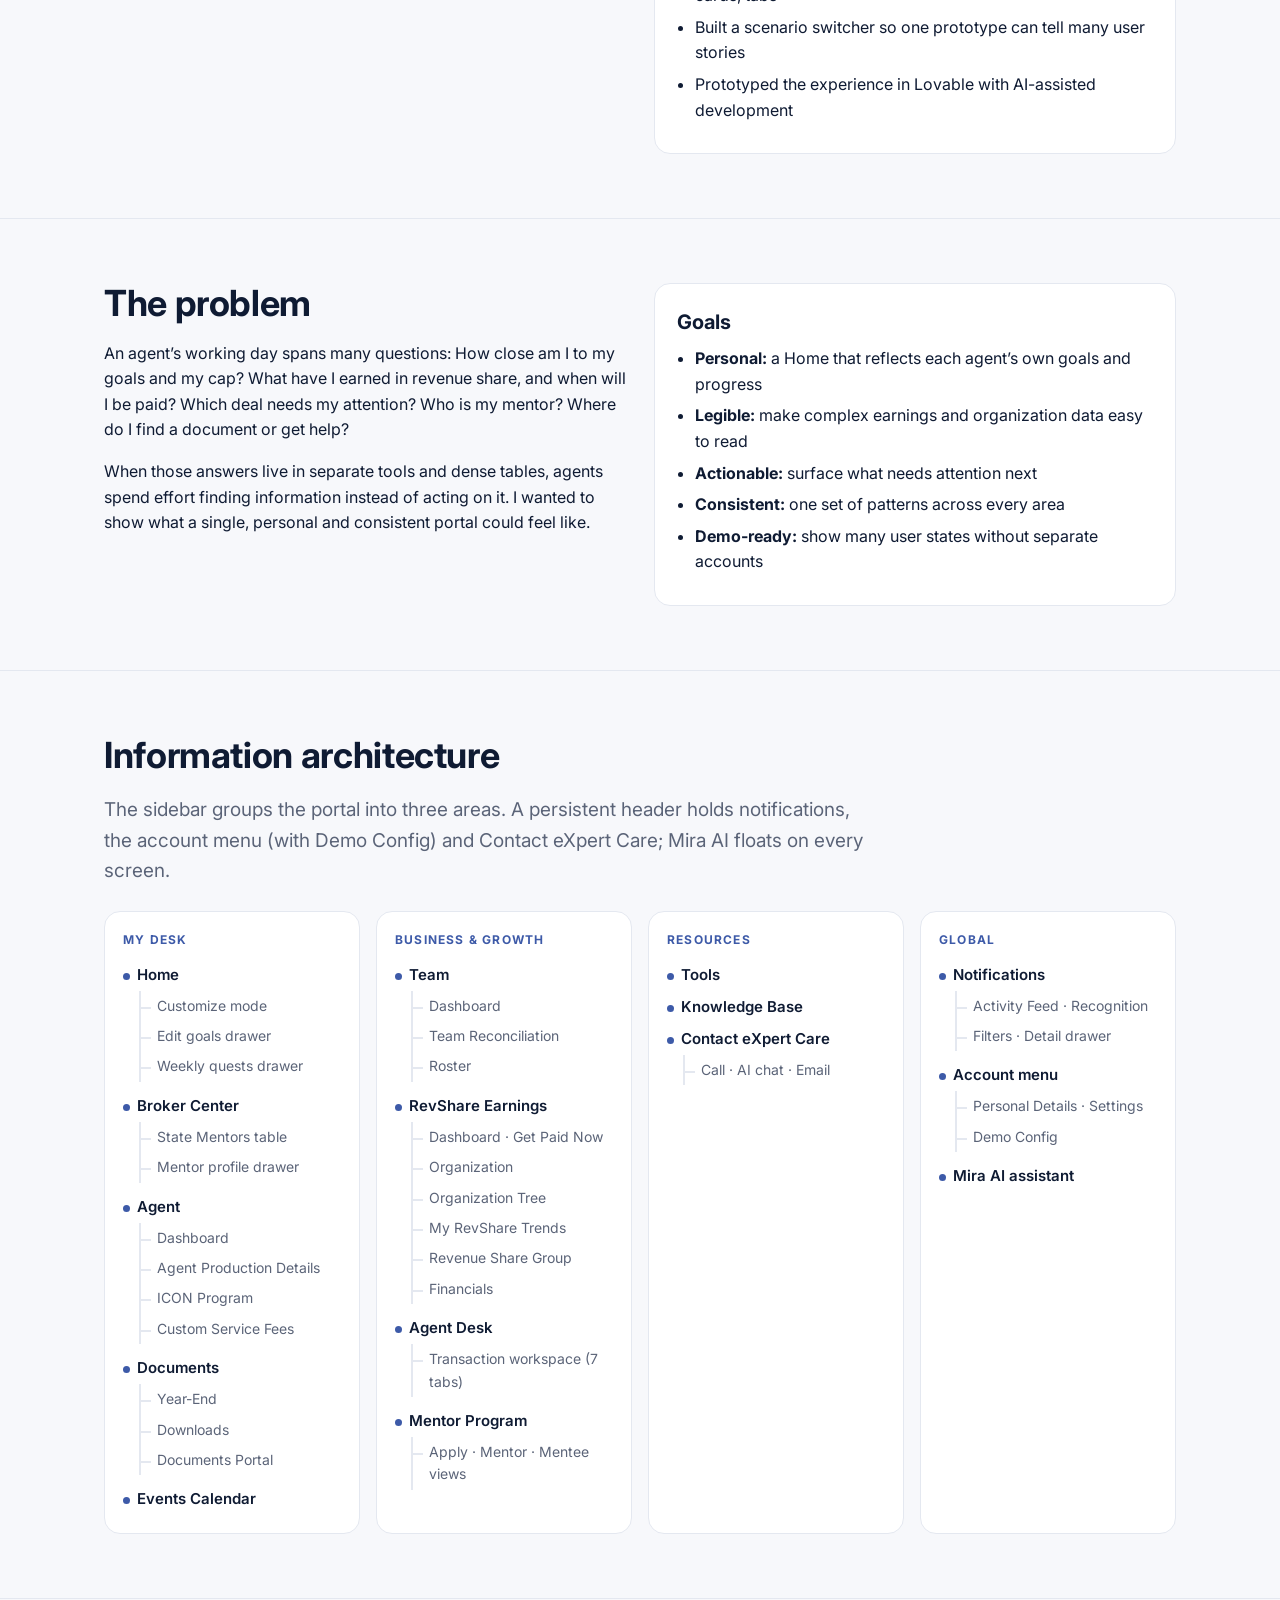
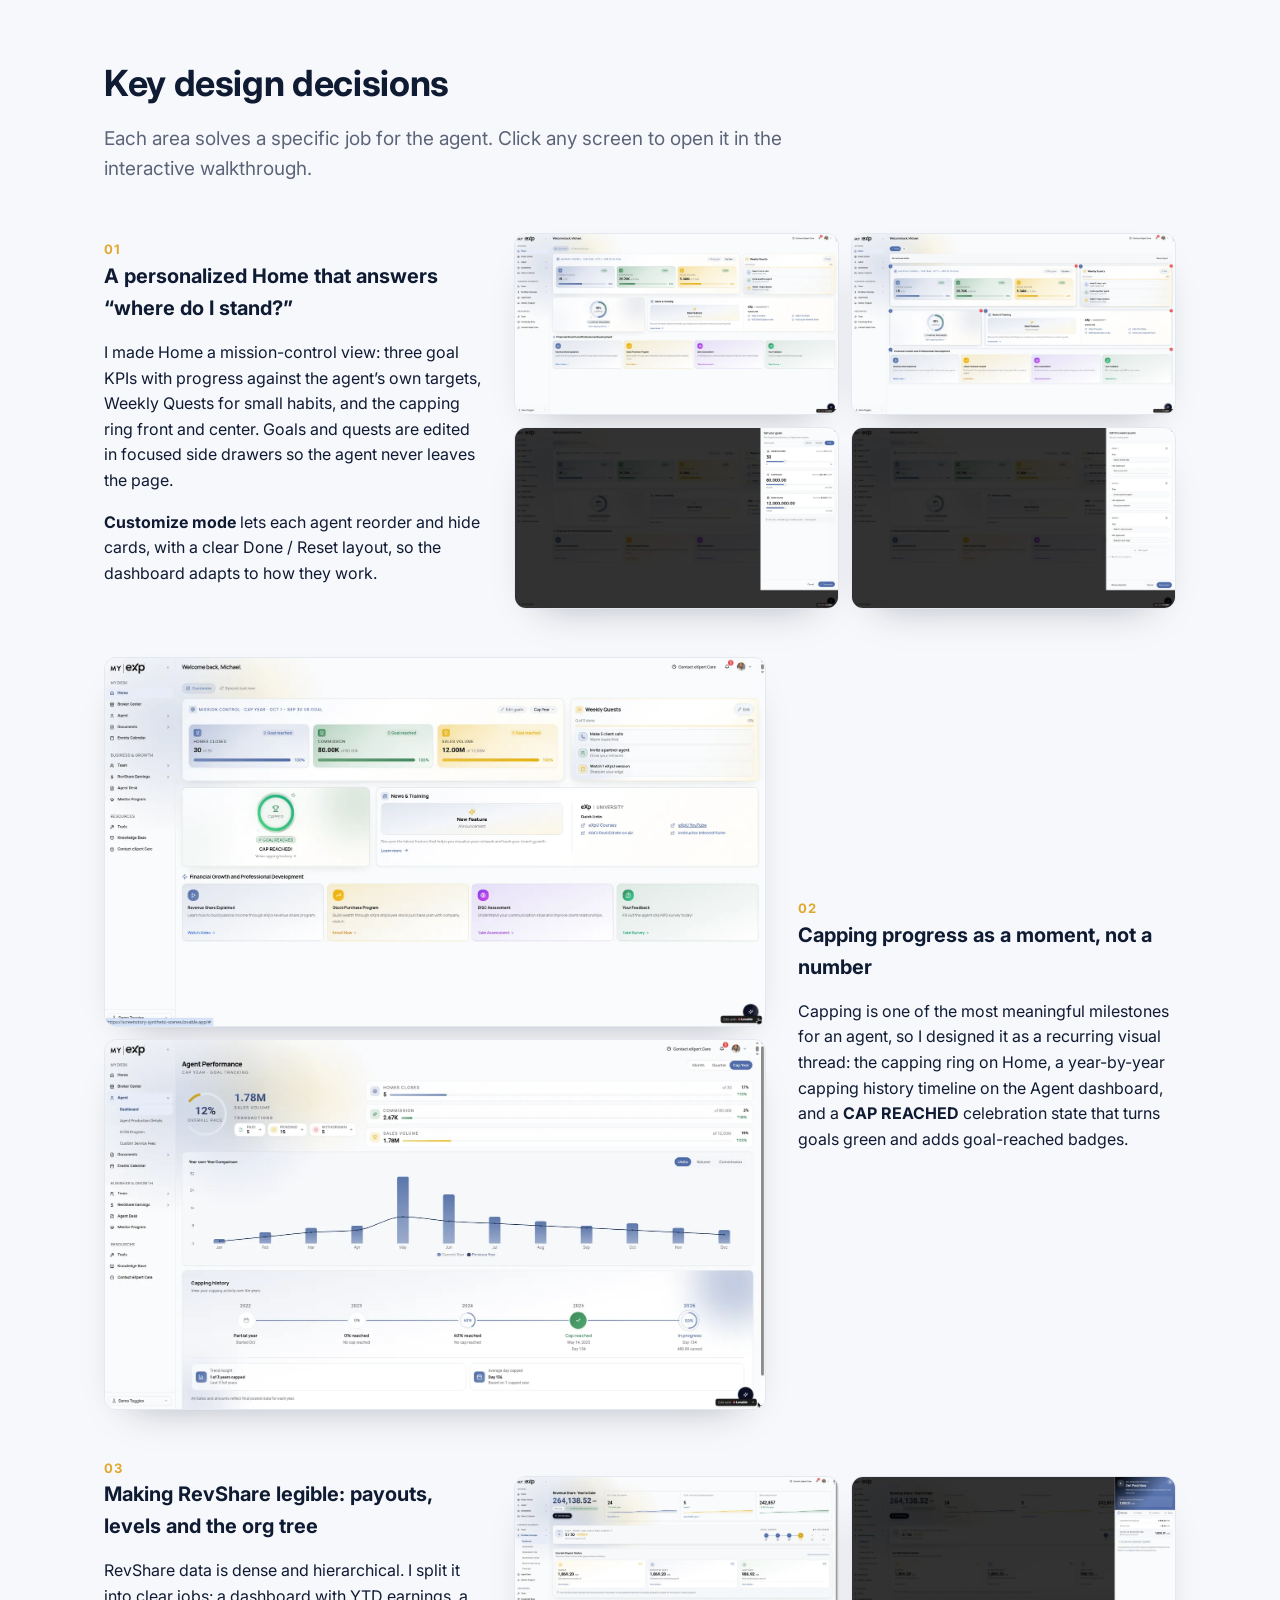
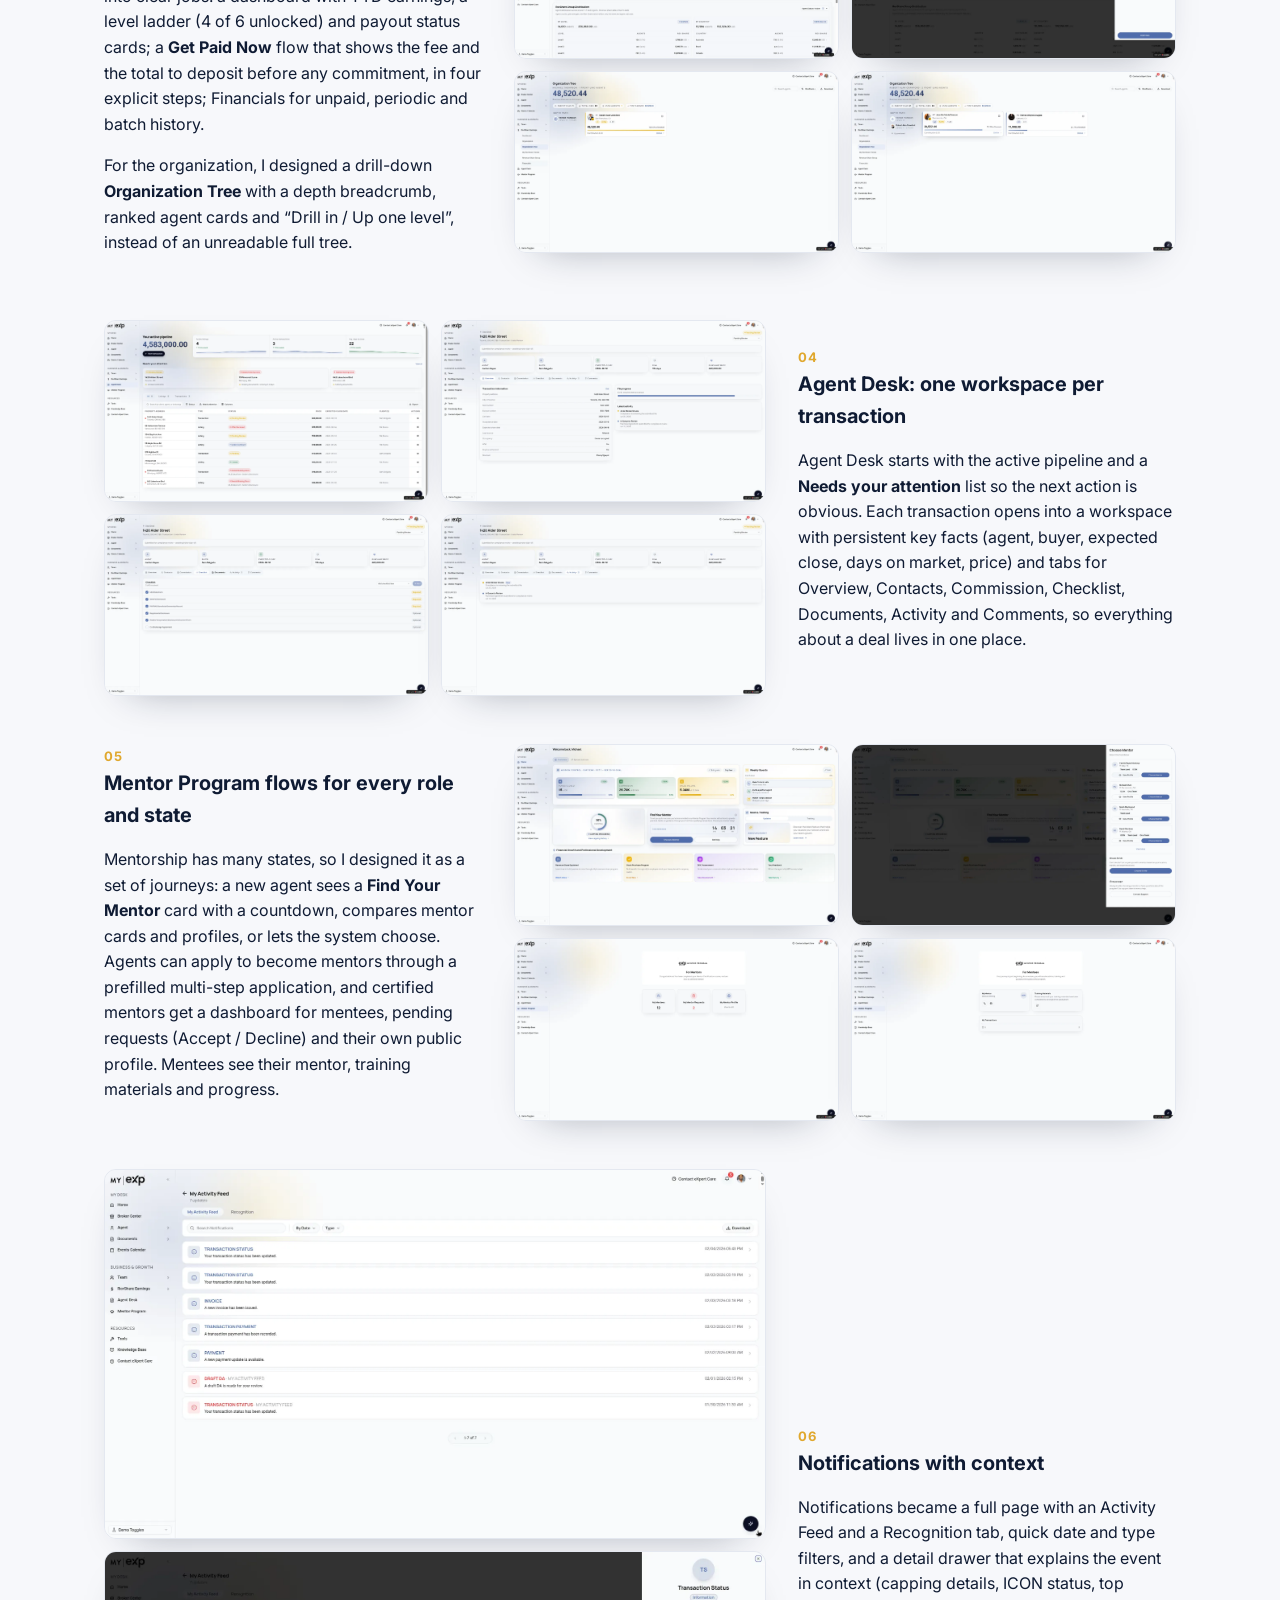
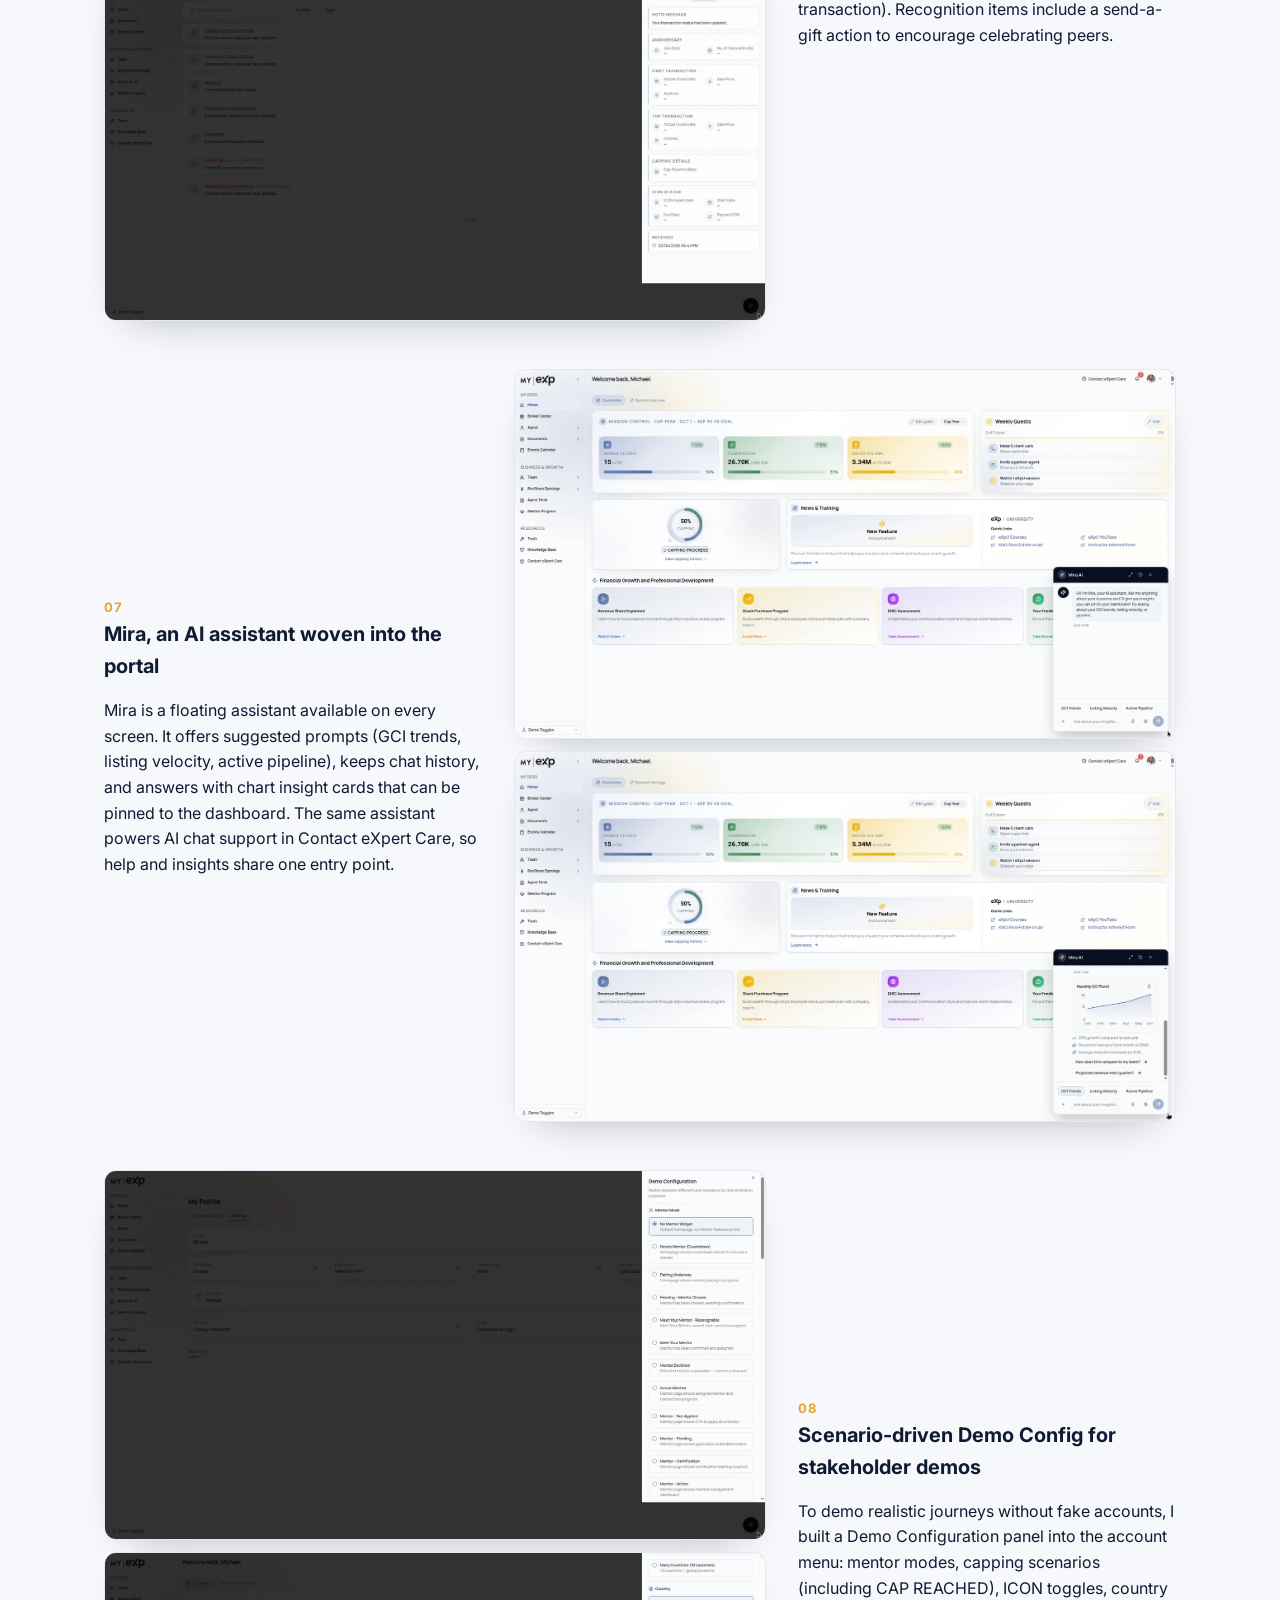
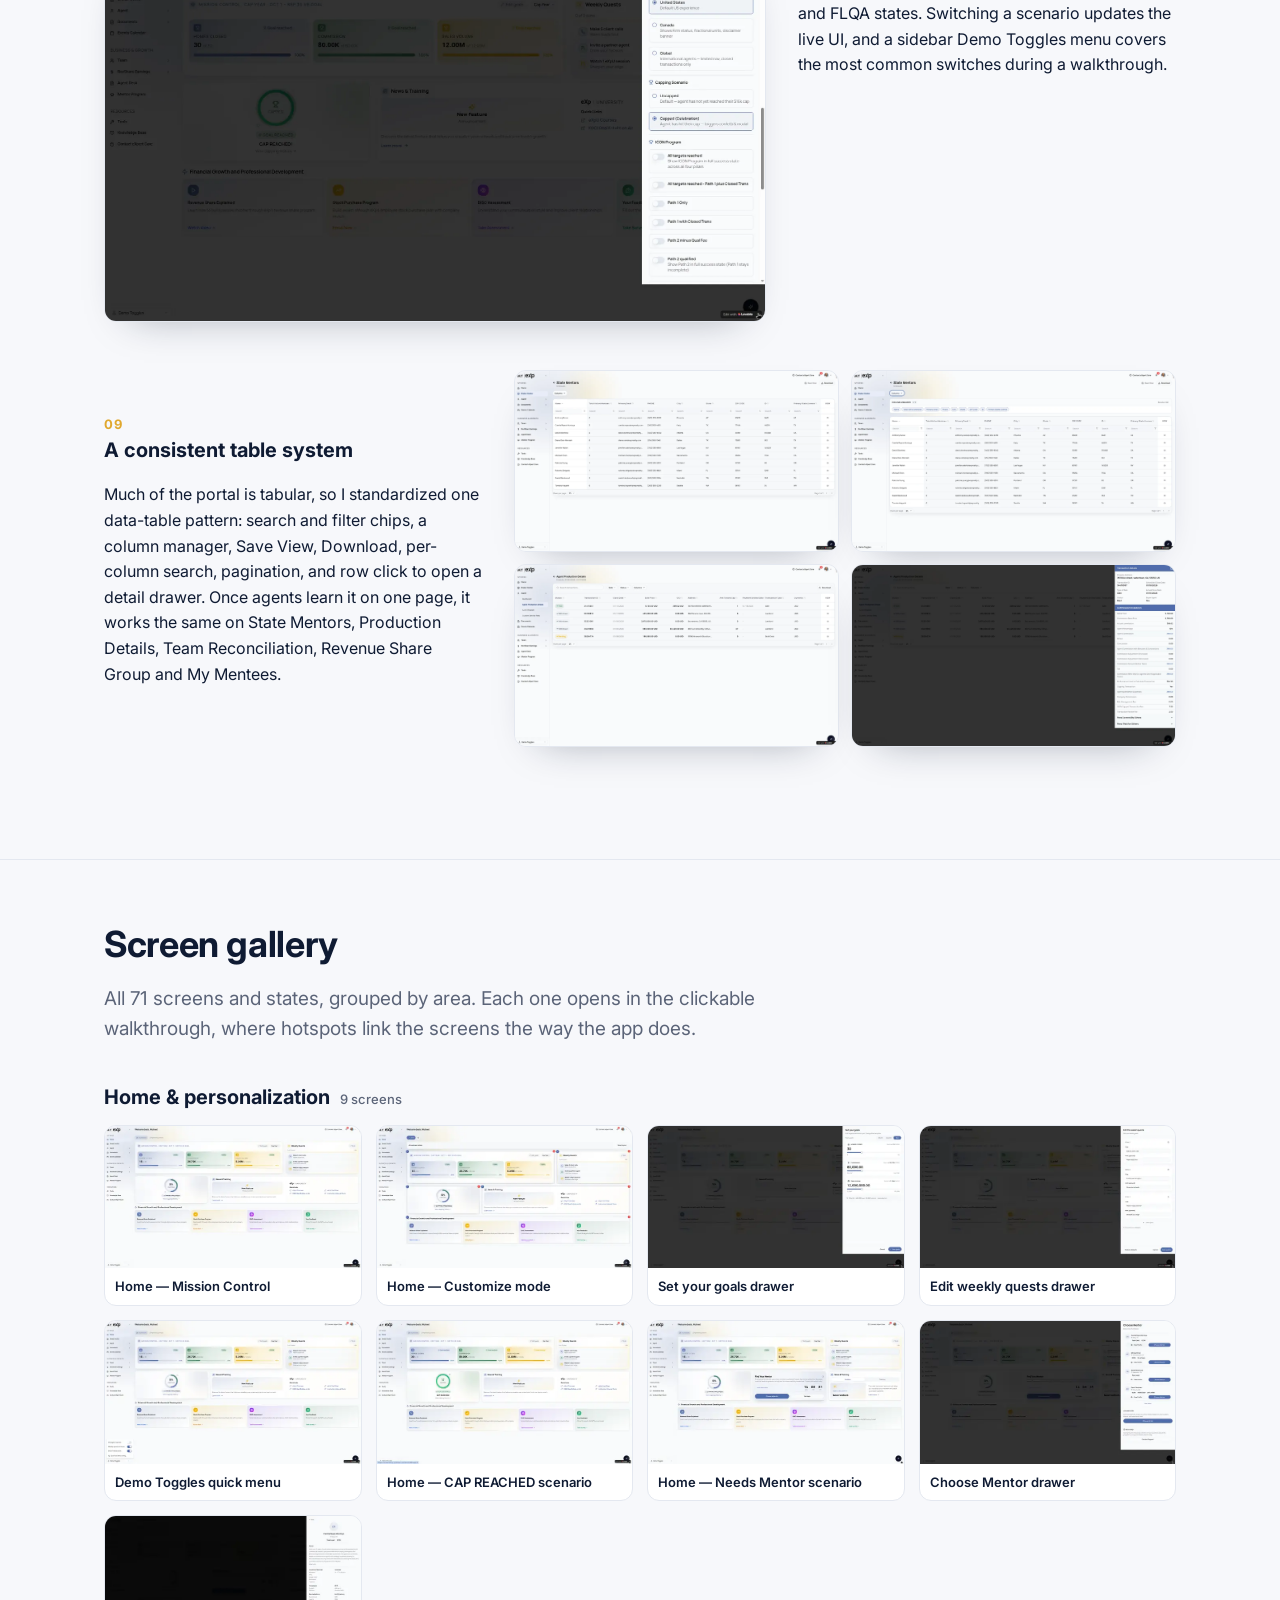
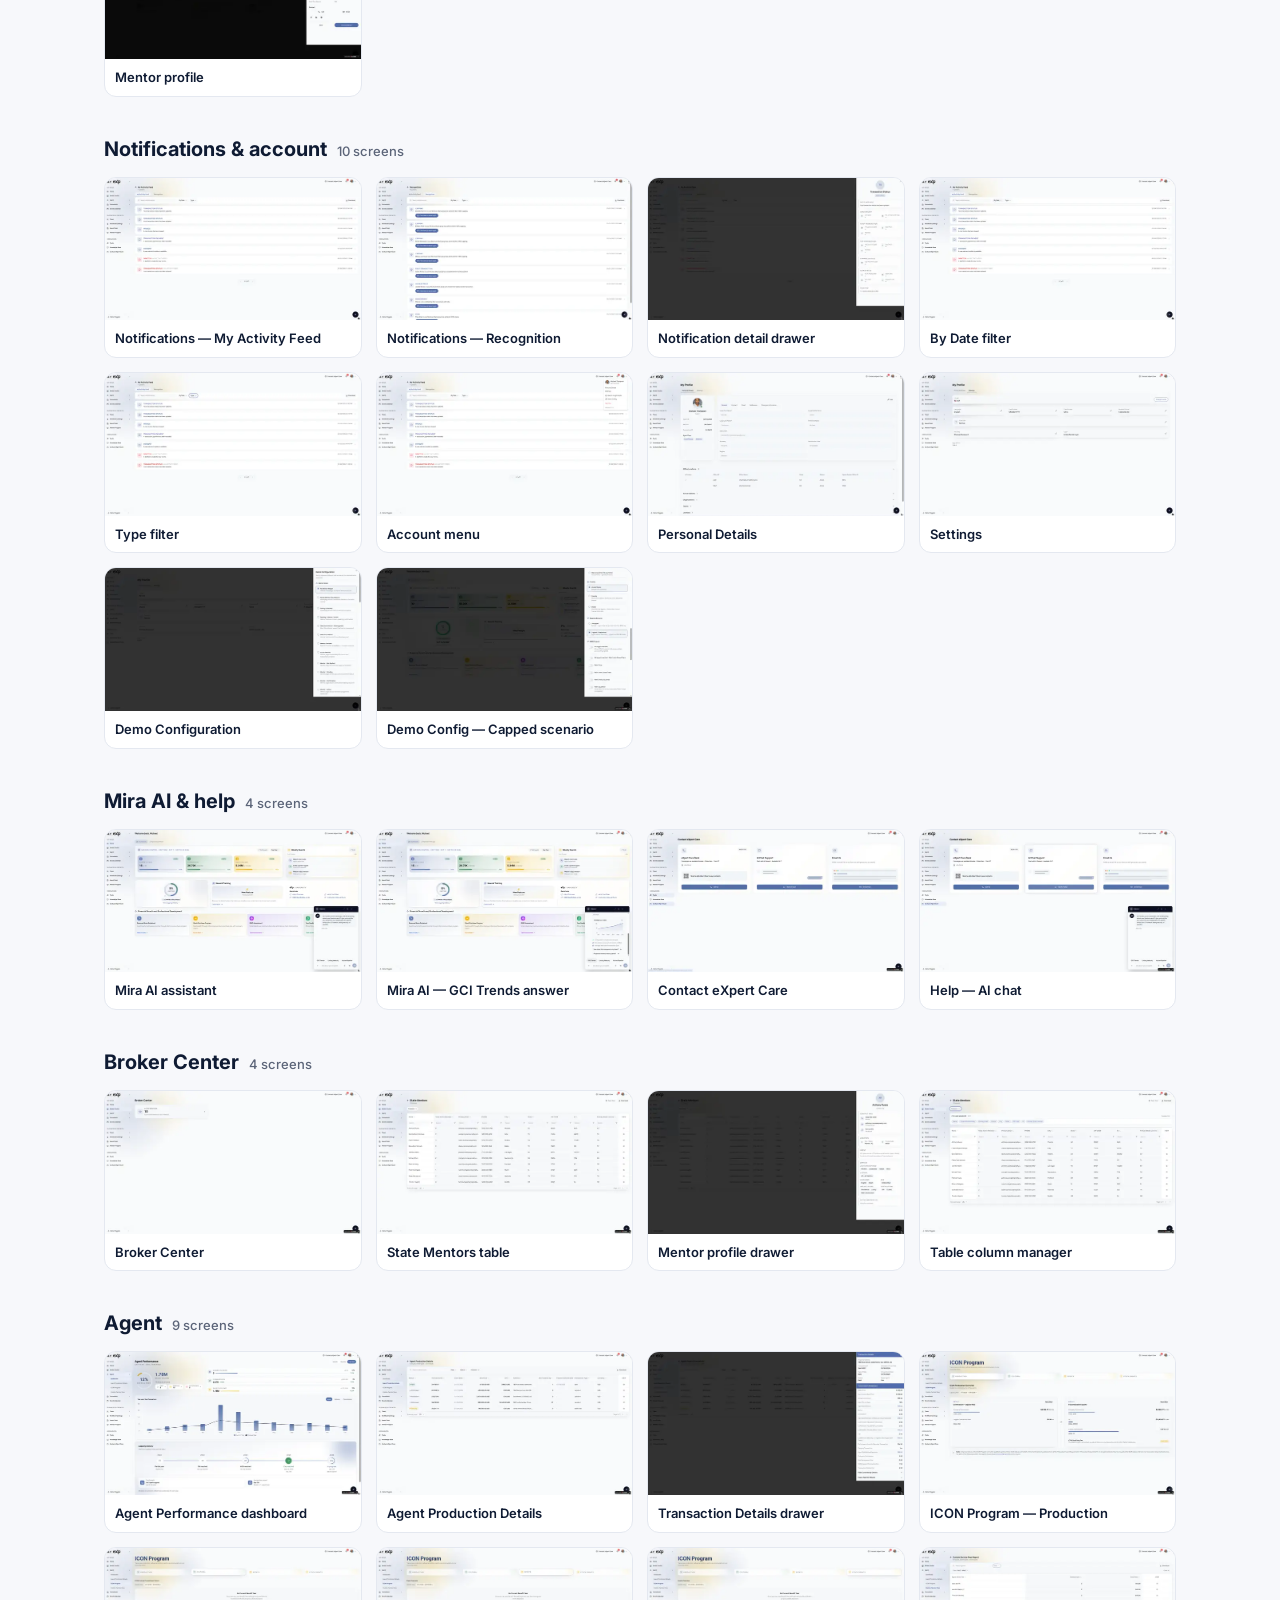
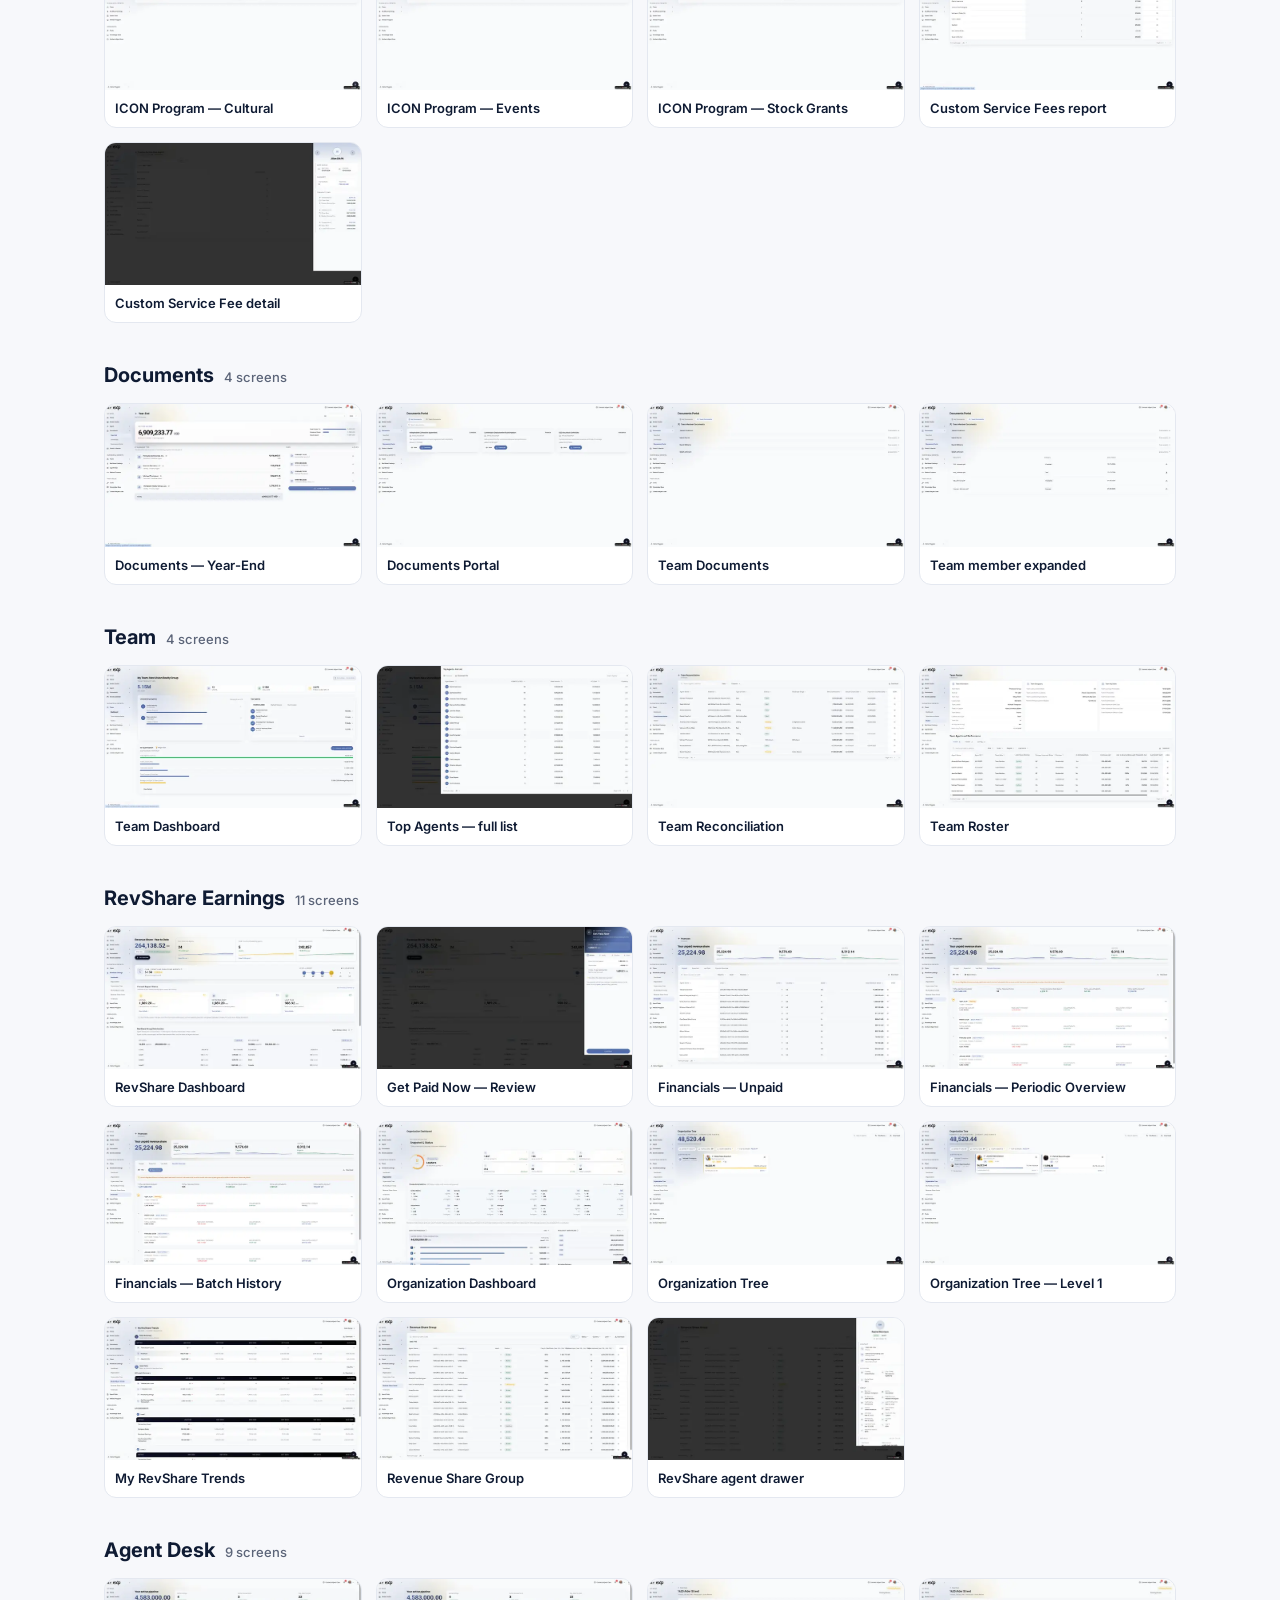
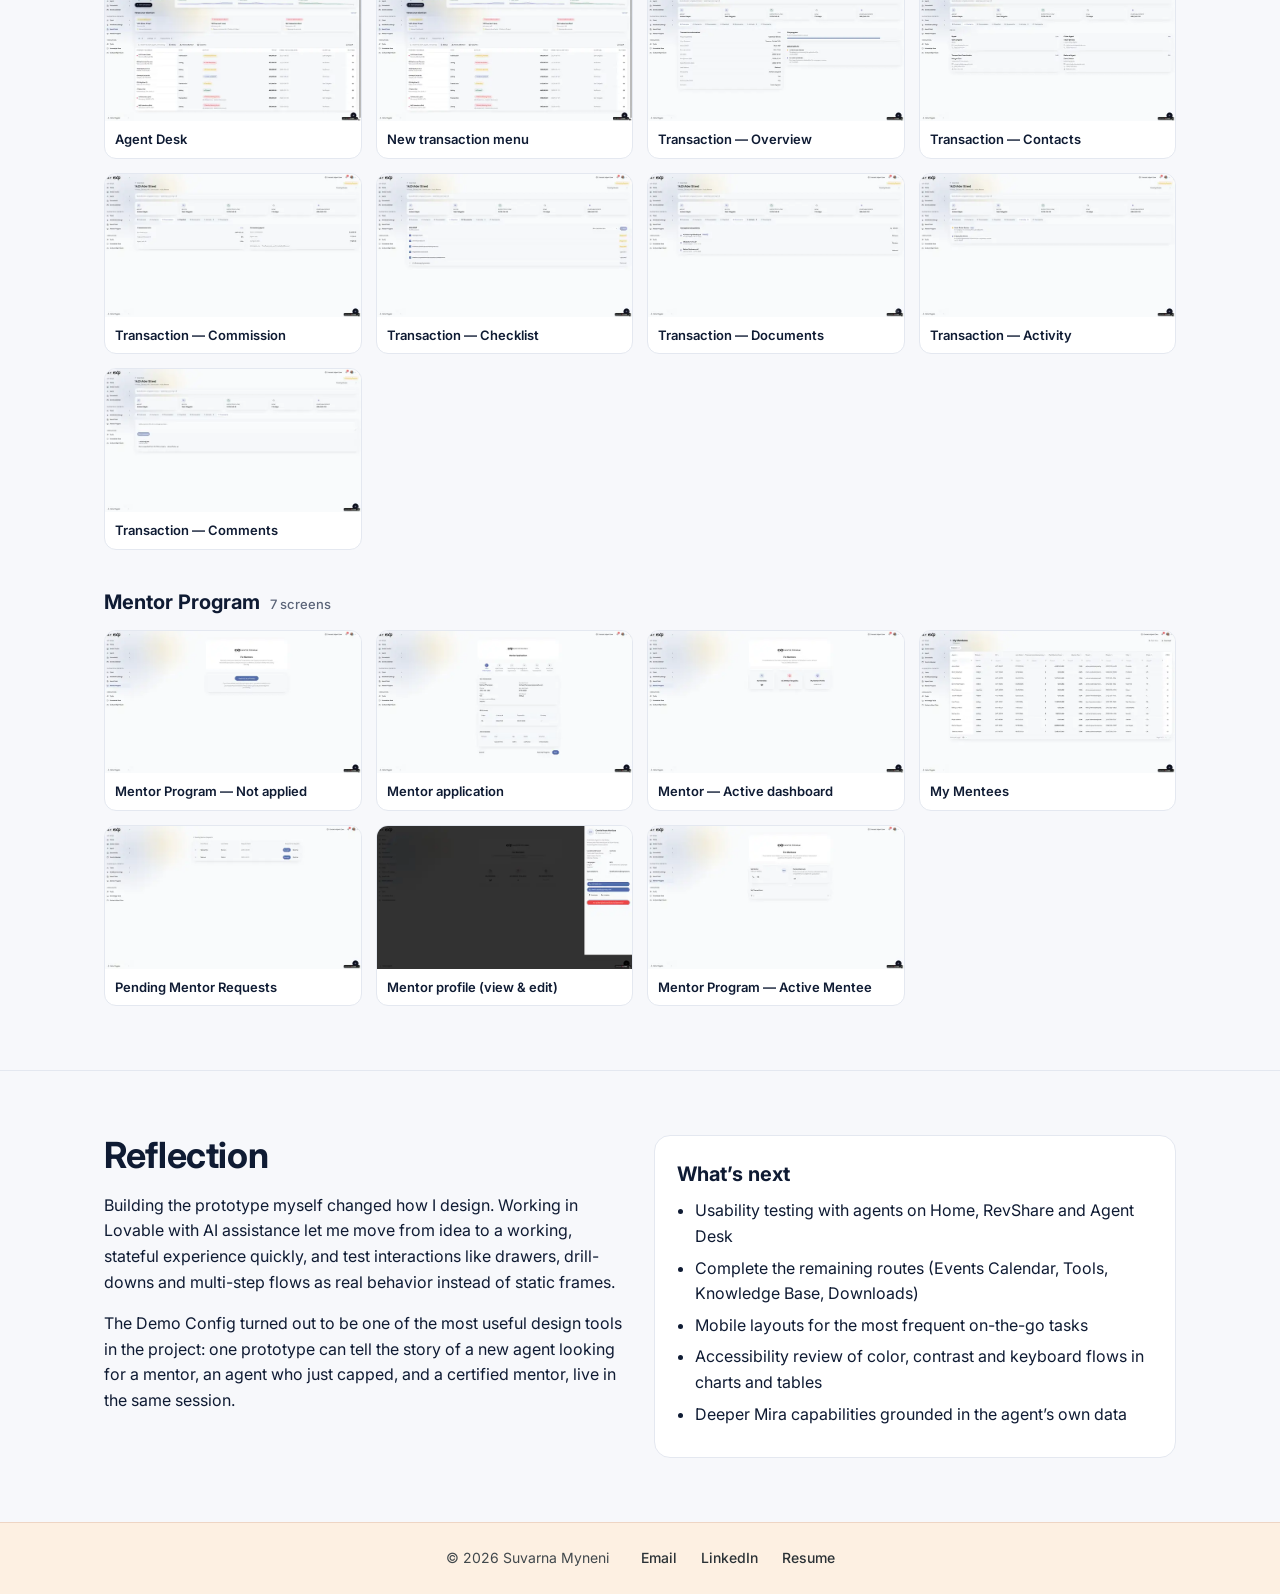
==== commit dcb677f9: "Simple footer matching homepage" ====
--- a/index.html
+++ b/index.html
@@ -2,8 +2,9 @@
 <title>MY eXp Plus — Reimagining the agent portal · Suvarna Myneni</title>
 <meta name="description" content="UX case study by Suvarna Myneni: MY eXp Plus, a reimagined real estate agent portal designed and prototyped end to end in Lovable.">
 <link rel="preconnect" href="https://fonts.googleapis.com"><link href="https://fonts.googleapis.com/css2?family=Inter:wght@400;500;600;700&display=swap" rel="stylesheet">
-<link rel="stylesheet" href="assets/style.css"></head><body>
-<nav class="top"><div class="wrap"><a class="brand" href="#">Suvarna Myneni</a><div class="links"><a href="#problem">Problem</a><a href="#ia">IA</a><a href="#decisions">Design decisions</a><a href="#gallery">Screens</a><a href="#reflection">Reflection</a><a href="https://suvarnamyneni-project.github.io">Portfolio</a></div><a class="btn" href="walkthrough.html">Open prototype →</a></div></nav>
+<link rel="stylesheet" href="assets/style.css"><link rel="stylesheet" href="css/sm-footer.css?v=20261101e"><style>.sm-footer{--bg:#fdf0e2;--ink:#2b3236;--muted:#41484c;--accent:#a34728}</style>
+</head><body>
+<nav class="top"><div class="wrap"><a class="brand" href="#">Suvarna Myneni</a><div class="links"><a href="#problem">Problem</a><a href="#ia">IA</a><a href="#decisions">Design decisions</a><a href="#gallery">Screens</a><a href="#reflection">Reflection</a><a href="https://suvarnamyneni.github.io">Portfolio</a></div><a class="btn" href="walkthrough.html">Open prototype →</a></div></nav>
 <header class="hero"><div class="wrap">
 <div class="eyebrow">UX case study · Concept prototype</div>
 <h1>MY eXp Plus —<br>Reimagining the agent portal</h1>
@@ -40,5 +41,14 @@
 <div><h2>Reflection</h2><p>Building the prototype myself changed how I design. Working in Lovable with AI assistance let me move from idea to a working, stateful experience quickly, and test interactions like drawers, drill-downs and multi-step flows as real behavior instead of static frames.</p><p>The Demo Config turned out to be one of the most useful design tools in the project: one prototype can tell the story of a new agent looking for a mentor, an agent who just capped, and a certified mentor, live in the same session.</p></div>
 <div class="card"><h3>What’s next</h3><ul class="clean"><li>Usability testing with agents on Home, RevShare and Agent Desk</li><li>Complete the remaining routes (Events Calendar, Tools, Knowledge Base, Downloads)</li><li>Mobile layouts for the most frequent on-the-go tasks</li><li>Accessibility review of color, contrast and keyboard flows in charts and tables</li><li>Deeper Mira capabilities grounded in the agent’s own data</li></ul></div>
 </div></section>
-<footer><div class="wrap">Suvarna Myneni · AI-Native UX Designer · <a href="https://suvarnamyneni-project.github.io">Portfolio</a> · <a href="walkthrough.html">Interactive walkthrough</a><br><span class="note">Concept prototype with demo data. Not an official eXp product.</span></div></footer>
+<footer class="sm-footer" role="contentinfo">
+  <div class="sm-footer-inner">
+    <p class="sm-footer-copy">© 2026 Suvarna Myneni</p>
+    <nav class="sm-footer-links" aria-label="Footer">
+      <a href="mailto:suvarnamyneni@gmail.com">Email</a>
+      <a href="https://www.linkedin.com/in/suvarnamyneni/" target="_blank" rel="noopener noreferrer">LinkedIn<span class="sm-sr"> (opens in a new tab)</span></a>
+      <a href="https://suvarnamyneni.github.io/assets/Suvarna-Myneni-Resume.pdf" download>Resume</a>
+    </nav>
+  </div>
+</footer>
 </body></html>
--- a/assets/style.css
+++ b/assets/style.css
@@ -50,6 +50,5 @@
 .thumbs a{background:var(--card);border:1px solid var(--line);border-radius:12px;overflow:hidden;text-decoration:none;color:var(--ink);font-size:13px;font-weight:600;transition:box-shadow .2s}
 .thumbs a:hover{box-shadow:0 14px 30px -18px rgba(15,27,51,.45)}
 .thumbs a span{display:block;padding:8px 10px}
-footer{padding:40px 0 60px;color:var(--muted);font-size:14px;border-top:1px solid var(--line)}
 @media(max-width:860px){.meta,.ia{grid-template-columns:1fr 1fr}.grid2,.dec,.dec:nth-of-type(even){grid-template-columns:1fr}.dec:nth-of-type(even) .shots{order:0}nav.top .links{display:none}}
-@media print{.dec,.dec:nth-of-type(even){grid-template-columns:4fr 7fr}.dec:nth-of-type(even) .shots{order:0}.thumbs{grid-template-columns:repeat(4,1fr)}.ia{grid-template-columns:repeat(4,1fr)}.grid2{grid-template-columns:1fr 1fr}.meta{grid-template-columns:repeat(4,1fr)}nav.top{display:none}section{padding:28px 0;break-inside:auto}.dec{break-inside:avoid}.thumbs a{break-inside:avoid}header.hero{padding-top:24px}.btn{display:none}.shots a{box-shadow:none}h2{break-after:avoid}.gal h3{break-after:avoid}}
+@media print{.dec,.dec:nth-of-type(even){grid-template-columns:4fr 7fr}.dec:nth-of-type(even) .shots{order:0}.thumbs{grid-template-columns:repeat(4,1fr)}.ia{grid-template-columns:repeat(4,1fr)}.grid2{grid-template-columns:1fr 1fr}.meta{grid-template-columns:repeat(3,1fr)}nav.top{display:none}section{padding:28px 0;break-inside:auto}.dec{break-inside:avoid}.thumbs a{break-inside:avoid}header.hero{padding-top:24px}.btn{display:none}.shots a{box-shadow:none}h2{break-after:avoid}.gal h3{break-after:avoid}}
--- a/css/sm-footer.css
+++ b/css/sm-footer.css
@@ -0,0 +1,10 @@
+.sm-footer{background:var(--bg,#fdf0e2);color:var(--ink,#2b3236);border-top:1px solid rgba(163,71,40,.16);padding:24px 24px 24px;margin-top:0;font-family:inherit;clear:both;position:relative;z-index:1}
+.sm-footer-inner{max-width:1200px;margin:0 auto;display:flex;flex-wrap:wrap;align-items:center;justify-content:space-between;gap:12px 24px}
+.sm-footer-copy{margin:0;font-size:14px;color:var(--muted,#41484c)}
+.sm-footer-links{display:flex;flex-wrap:wrap;gap:8px 24px}
+.sm-footer-links a{color:var(--ink,#2b3236);text-decoration:none;font-size:14px;font-weight:500}
+.sm-footer-links a:hover,.sm-footer-links a:focus-visible{color:var(--accent,#a34728);text-decoration:underline;text-underline-offset:3px}
+.sm-sr{position:absolute;width:1px;height:1px;overflow:hidden;clip:rect(0 0 0 0);white-space:nowrap}
+@media (max-width:600px){.sm-footer-inner{flex-direction:column;text-align:center}}
+.sm-footer-inner{justify-content:center;gap:10px 32px}
+@media (max-width:600px){.sm-footer{padding-bottom:72px}}
